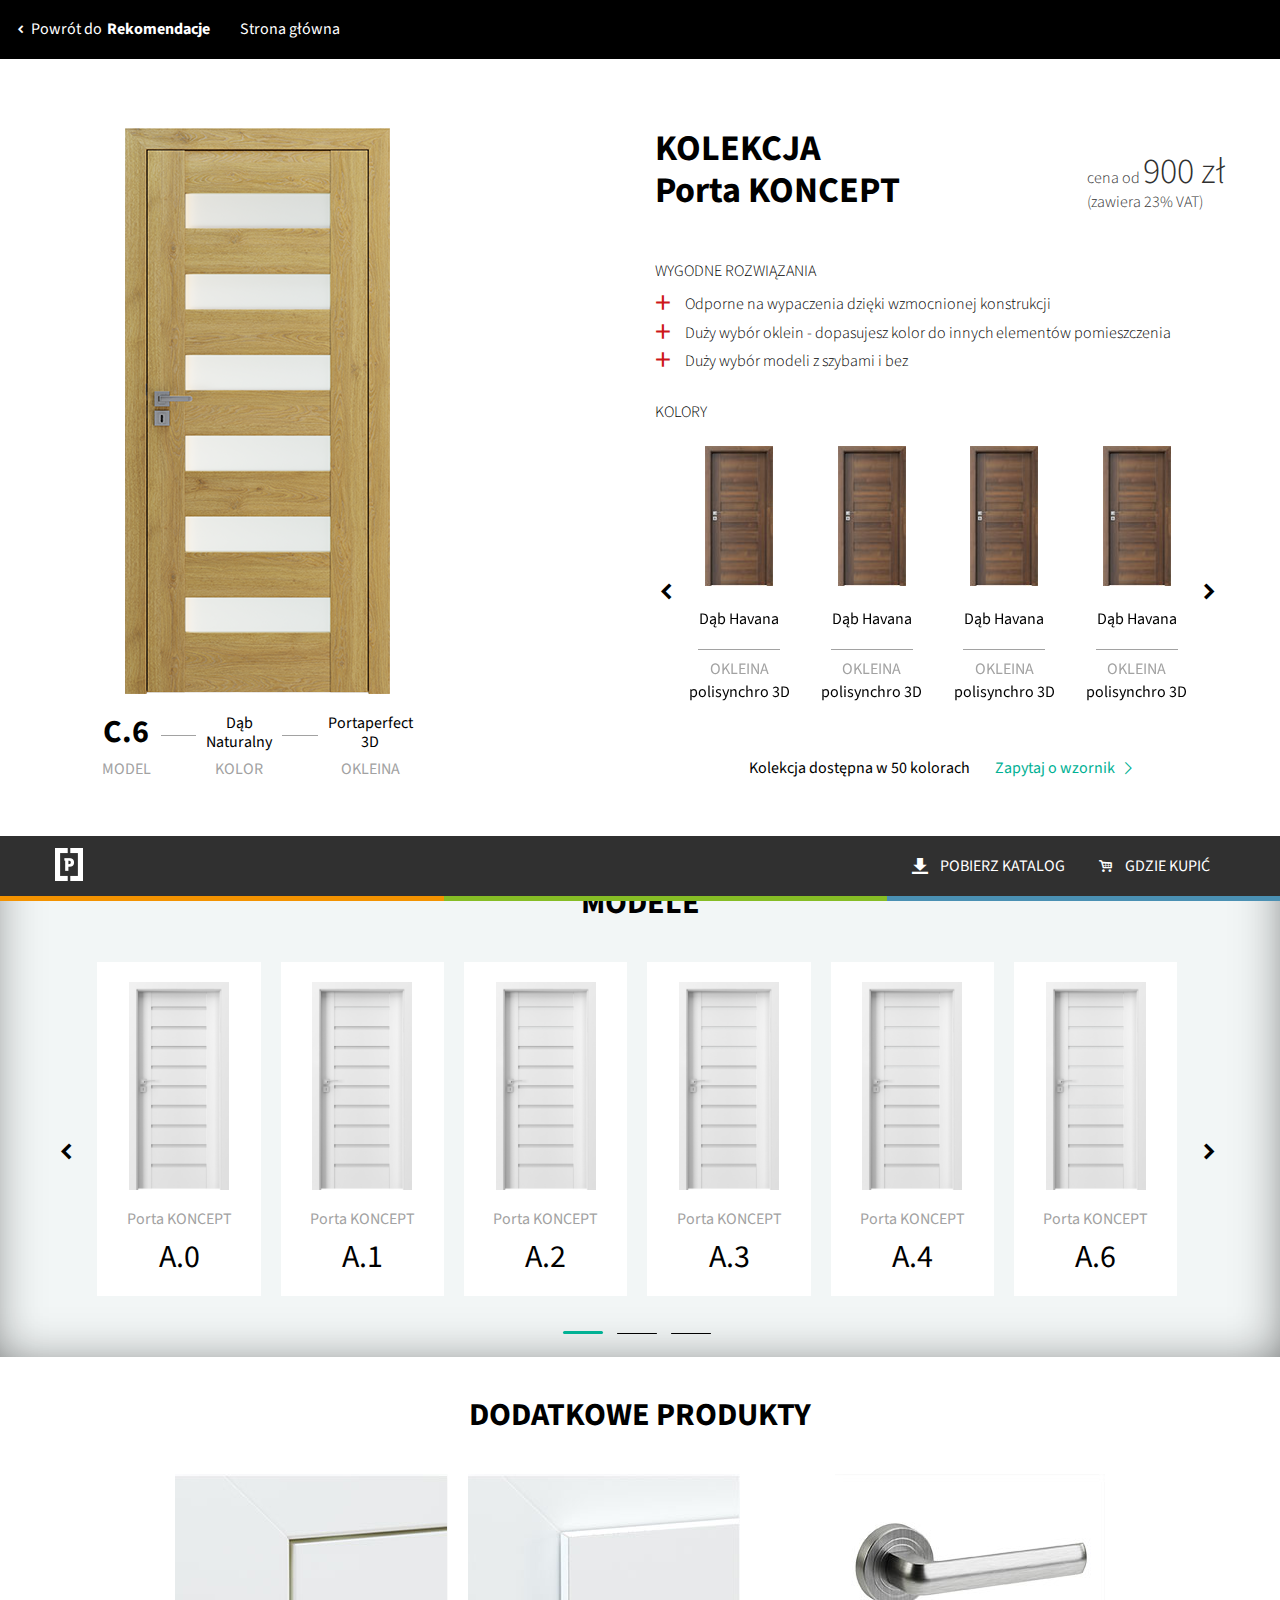
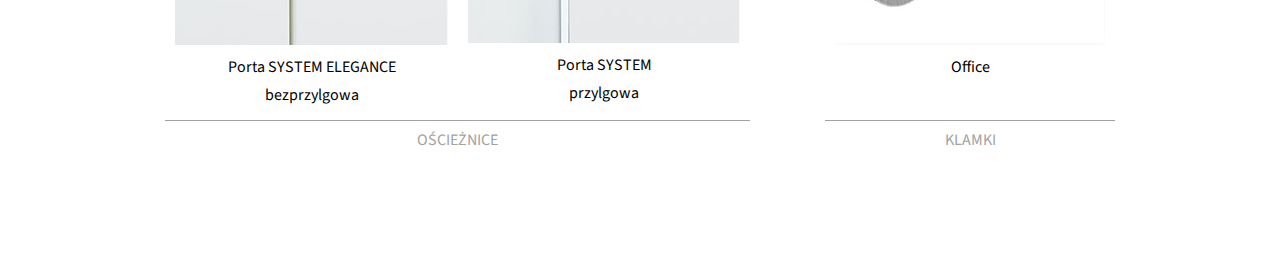
==== public/porta_koncept.html @ 732417c8 "update" ====
<!DOCTYPE html>
<html lang="pl-PL">

<head>
    <title></title>
    <meta charset="UTF-8">
    <meta name="viewport" content="width=device-width,initial-scale=1">
    <link rel="stylesheet" href="css/default.min.css">
    <link rel="stylesheet" href="css/owl.carousel.min.css">
    <link rel="stylesheet" href="css/owl.theme.default.min.css">
    <link rel="stylesheet" href="css/fontello/css/fontello.css">
    <link href="https://fonts.googleapis.com/css?family=Source+Sans+Pro:300,400,700" rel="stylesheet">


</head>

<body class="collectionBody">

    <header class="collectionHeader">
        <div class="collectionHeaderWrapper">
            <a href="#"><span><i class="demo-icon icon-left-open"></i></span>Powrót do <b>Rekomendacje</b></a>
            <a href="index.html">Strona główna</a>
        </div>
    </header>

    <section class="doorPresentation">
        <div class="topCollectionsLogoWrapper collectionSite">
            <div class="topCollectionsLogoWrapperInner">
                <h2>TOP</h2>
                <p>KOLEKCJE</p>
            </div>
            <div class="topCollectionsLogoGuarantee">
                <p><span>5</span>LAT GWARANCJI</p>
            </div>
        </div>
        <div class="doorPresentationWrapper container">
            <div class="modelPart">
                <img src="img/doors/porta_koncept1.png" alt="porta_koncept">
                <div class="doorsInfo">
                  <div class="doorsInfoItem">
                    <h2 class="model">C.6</h2>
                    <p>MODEL</p>
                  </div>
                  <span class="greyLine"></span>
                  <div class="doorsInfoItem">
                    <h2 class="color">Dąb Naturalny</h2>
                    <p>KOLOR</p>
                  </div>
                  <span class="greyLine"></span>
                  <div class="doorsInfoItem">
                    <h2 class="type">Portaperfect 3D</h2>
                    <p>OKLEINA</p>
                  </div>
                </div>
            </div>

            <div class="infoPart">
                <div class="infoPartWrapper">
                    <div class="infoHead">
                        <div class="collectionName">
                            <h2>KOLEKCJA</h2>
                            <h3>Porta KONCEPT</h3>
                        </div>
                        <div class="collectionPrice">
                            <p>cena od <span>900 zł</span></p>
                            <p>(zawiera 23% VAT)</p>
                        </div>
                    </div>

                    <div class="collectionBenefits">
                        <h2>WYGODNE ROZWIĄZANIA</h2>
                        <p class="collectionBenefitsItem"><span class="plus">+</span>Odporne na wypaczenia dzięki wzmocnionej konstrukcji </p>
                        <p class="collectionBenefitsItem"><span class="plus">+</span>Duży wybór oklein - dopasujesz kolor do innych elementów pomieszczenia</p>
                        <p class="collectionBenefitsItem"><span class="plus">+</span>Duży wybór modeli z szybami i bez</p>
                    </div>

                </div>

                <div class="colorsWrapper">
                    <h2>KOLORY</h2>

                    <div class="collectionSlider">
                        <div class="navArrow leftArrow">
                            <i class="demo-icon icon-left-open"></i>
                        </div>
                        <div class="collectionSliderWrapper owl-carousel owl-theme">
                            <div class="item">
                                <img src="img/doors/porta_koncept2.png" alt="test" />
                                <div class="itemInfoWrapper">
                                  <h2>Dąb Havana</h2>
                                  <span></span>
                                  <p>OKLEINA</p>
                                  <h3>polisynchro 3D</h3>
                                </div>
                            </div>
                            <div class="item">
                                <img src="img/doors/porta_koncept2.png" alt="test" />
                                <div class="itemInfoWrapper">
                                  <h2>Dąb Havana</h2>
                                  <span></span>
                                  <p>OKLEINA</p>
                                  <h3>polisynchro 3D</h3>
                                </div>
                            </div>
                            <div class="item">
                                <img src="img/doors/porta_koncept2.png" alt="test" />
                                <div class="itemInfoWrapper">
                                  <h2>Dąb Havana</h2>
                                  <span></span>
                                  <p>OKLEINA</p>
                                  <h3>polisynchro 3D</h3>
                                </div>
                            </div>
                            <div class="item">
                                <img src="img/doors/porta_koncept2.png" alt="test" />
                                <div class="itemInfoWrapper">
                                  <h2>Dąb Havana</h2>
                                  <span></span>
                                  <p>OKLEINA</p>
                                  <h3>polisynchro 3D</h3>
                                </div>
                            </div>
                            <div class="item">
                                <img src="img/doors/porta_koncept2.png" alt="test" />
                                <div class="itemInfoWrapper">
                                  <h2>Dąb Havana</h2>
                                  <span></span>
                                  <p>OKLEINA</p>
                                  <h3>polisynchro 3D</h3>
                                </div>
                            </div>
                            <div class="item">
                                <img src="img/doors/porta_koncept2.png" alt="test" />
                                <div class="itemInfoWrapper">
                                  <h2>Dąb Havana</h2>
                                  <span></span>
                                  <p>OKLEINA</p>
                                  <h3>polisynchro 3D</h3>
                                </div>
                            </div>
                            <div class="item">
                                <img src="img/doors/porta_koncept2.png" alt="test" />
                                <div class="itemInfoWrapper">
                                  <h2>Dąb Havana</h2>
                                  <span></span>
                                  <p>OKLEINA</p>
                                  <h3>polisynchro 3D</h3>
                                </div>
                            </div>
                        </div>
                        <div class="navArrow rightArrow">
                            <div class="navArrowWrapper">
                                <i class="demo-icon icon-right-open"></i>
                            </div>
                        </div>
                    </div>
                </div>

                <div class="seeMoreWrapper">
                  <p>Kolekcja dostępna w 50 kolorach</p>
                  <a href="#">Zapytaj o wzornik</a>
                </div>
            </div>
        </div>

    </section>

    <section class="modelsSlider">
      <h2>MODELE</h2>
      <div class="modelsSliderWrapper container ">
        <div class="navArrow leftArrow">
            <div class="navArrowWrapper">
                <i class="demo-icon icon-left-open"></i>
            </div>
        </div>
        <div class="modelsSliderWrapperInner owl-carousel owl-theme">
          <div class="item">
              <img src="img/doors/Porta Koncept/Bialy/PortaKONCEPT_A0_SuperMatr_Bialy_PortaSYSTEM.png" alt="test" />
              <div class="itemInfoWrapper">
                <h2>Porta KONCEPT</h2>
                <h3>A.0</h3>
              </div>
          </div>
          <div class="item">
              <img src="img/doors/Porta Koncept/Bialy/PortaKONCEPT_A1_SuperMatr_Bialy_PortaSYSTEM.png" alt="test" />
              <div class="itemInfoWrapper">
                <h2>Porta KONCEPT</h2>
                <h3>A.1</h3>
              </div>
          </div>
          <div class="item">
              <img src="img/doors/Porta Koncept/Bialy/PortaKONCEPT_A2_SuperMatr_Bialy_PortaSYSTEM.png" alt="test" />
              <div class="itemInfoWrapper">
                <h2>Porta KONCEPT</h2>
                <h3>A.2</h3>
              </div>
          </div>
          <div class="item">
              <img src="img/doors/Porta Koncept/Bialy/PortaKONCEPT_A3_SuperMatr_Bialy_PortaSYSTEM.png" alt="test" />
              <div class="itemInfoWrapper">
                <h2>Porta KONCEPT</h2>
                <h3>A.3</h3>
              </div>
          </div>
          <div class="item">
              <img src="img/doors/Porta Koncept/Bialy/PortaKONCEPT_A4_SuperMatr_Bialy_PortaSYSTEM.png" alt="test" />
              <div class="itemInfoWrapper">
                <h2>Porta KONCEPT</h2>
                <h3>A.4</h3>
              </div>
          </div>
          <div class="item">
              <img src="img/doors/Porta Koncept/Bialy/PortaKONCEPT_A6_SuperMatr_Bialy_PortaSYSTEM.png" alt="test" />
              <div class="itemInfoWrapper">
                <h2>Porta KONCEPT</h2>
                <h3>A.6</h3>
              </div>
          </div>
          <div class="item">
              <img src="img/doors/Porta Koncept/Bialy/PortaKONCEPT_A7_SuperMatr_Bialy_PortaSYSTEM.png" alt="test" />
              <div class="itemInfoWrapper">
                <h2>Porta KONCEPT</h2>
                <h3>A.7</h3>
              </div>
          </div>
          <div class="item">
              <img src="img/doors/Porta Koncept/Bialy/PortaKONCEPT_A8_SuperMatr_Bialy_PortaSYSTEM.png" alt="test" />
              <div class="itemInfoWrapper">
                <h2>Porta KONCEPT</h2>
                <h3>A.8</h3>
              </div>
          </div>
          <div class="item">
              <img src="img/doors/Porta Koncept/Bialy/PortaKONCEPT_A9_SuperMatr_Bialy_PortaSYSTEM.png" alt="test" />
              <div class="itemInfoWrapper">
                <h2>Porta KONCEPT</h2>
                <h3>A.9</h3>
              </div>
          </div>
          <div class="item">
              <img src="img/doors/Porta Koncept/Bialy/PortaKONCEPT_B0_SuperMatr_Bialy_PortaSYSTEM.png" alt="test" />
              <div class="itemInfoWrapper">
                <h2>Porta KONCEPT</h2>
                <h3>B.0</h3>
              </div>
          </div>
          <div class="item">
              <img src="img/doors/Porta Koncept/Bialy/PortaKONCEPT_B1_SuperMatr_Bialy_PortaSYSTEM.png" alt="test" />
              <div class="itemInfoWrapper">
                <h2>Porta KONCEPT</h2>
                <h3>B.1</h3>
              </div>
          </div>
          <div class="item">
              <img src="img/doors/Porta Koncept/Bialy/PortaKONCEPT_C0_SuperMatr_Bialy_PortaSYSTEM.png" alt="test" />
              <div class="itemInfoWrapper">
                <h2>Porta KONCEPT</h2>
                <h3>C.0</h3>
              </div>
          </div>
          <div class="item">
              <img src="img/doors/Porta Koncept/Bialy/PortaKONCEPT_C1_SuperMatr_Bialy_PortaSYSTEM.png" alt="test" />
              <div class="itemInfoWrapper">
                <h2>Porta KONCEPT</h2>
                <h3>C.1</h3>
              </div>
          </div>
          <div class="item">
              <img src="img/doors/Porta Koncept/Bialy/PortaKONCEPT_C2_SuperMatr_Bialy_PortaSYSTEM.png" alt="test" />
              <div class="itemInfoWrapper">
                <h2>Porta KONCEPT</h2>
                <h3>C.2</h3>
              </div>
          </div>
        </div>
        <div class="navArrow rightArrow">
            <div class="navArrowWrapper">
                <i class="demo-icon icon-right-open"></i>
            </div>
        </div>
      </div>
    </section>

    <section class="extraProducts">
      <div class="extraProductsWrapper">
        <h2>DODATKOWE PRODUKTY</h2>
        <div class="extraProductsWrapperInner">
          <div class="leftSide accesorries">
            <div class="item">
              <img src="img/doors/extra1.jpg" alt="">
              <h2>Porta SYSTEM ELEGANCE</h2>
              <p>bezprzylgowa</p>
            </div>
            <div class="item">
              <img src="img/doors/extra2.jpg" alt="">
              <h2>Porta SYSTEM</h2>
              <p>przylgowa</p>
            </div>
            <!-- <span>OŚCIEŻNICE</span> -->
          </div>
          <div class="rightSide accesorries">
            <div class="item">
              <img src="img/doors/klamka.jpg" alt="">
              <h2>Office</h2>
            </div>
          </div>
        </div>
      </div>
    </section>

    <footer class="footerBlock">
        <div class="footerWrapper">
            <div class="footerLogo">
                <a href="#"><img src="img/logo_mini.png" alt="logo_mini" /></a>
            </div>
            <div class="footerItems">
                <div class="footerItem katalog">
                    <span><i class="demo-icon icon-download-alt"></i></span>
                    <a href="#">POBIERZ KATALOG</a>
                </div>
                <div class="footerItem shop">
                    <span><i class="demo-icon icon-basket-alt"></i></span>
                    <a href="#">GDZIE KUPIĆ</a>
                </div>
            </div>
        </div>
        <div class="footerColors">
            <span class="footerColor"></span>
            <span class="footerColor"></span>
            <span class="footerColor"></span>
        </div>
    </footer>

    <script src="js/jquery-3.1.1.min.js" type="text/javascript"></script>
    <script src="js/owl.carousel.min.js" type="text/javascript"></script>
    <script src="js/jquery.flip.min.js"></script>
    <script src="js/main.min.js" type="text/javascript"></script>

</body>

</html>
---- public/css/default.min.css ----
﻿html,body,div,span,applet,object,iframe,h1,h2,h3,h4,h5,h6,p,blockquote,pre,a,abbr,acronym,address,big,cite,code,del,dfn,em,img,ins,kbd,q,s,samp,small,strike,strong,sub,sup,tt,var,b,u,i,center,dl,dt,dd,ol,ul,li,fieldset,form,label,legend,table,caption,tbody,tfoot,thead,tr,th,td,article,aside,canvas,details,embed,figure,figcaption,footer,header,hgroup,menu,nav,output,ruby,section,summary,time,mark,audio,video{margin:0;padding:0;border:0;font-size:100%;font:inherit;vertical-align:baseline}article,aside,details,figcaption,figure,footer,header,hgroup,menu,nav,section{display:block}body{line-height:1}ol,ul{list-style:none}blockquote,q{quotes:none}blockquote:before,blockquote:after{content:'';content:none}q:before,q:after{content:'';content:none}table{border-collapse:collapse;border-spacing:0}body{font-family:'Source Sans Pro', sans-serif;padding-bottom:64px}.container{max-width:1170px;margin:0 auto}.topCollectionsLogoWrapper{position:absolute;top:0;right:0;max-width:115px;max-height:230px}.topCollectionsLogoWrapper .topCollectionsLogoWrapperInner{background-color:#cd1719;color:white;width:100%;text-align:center;padding-top:45px;padding-bottom:10px;display:flex;flex-direction:column;justify-content:flex-end}.topCollectionsLogoWrapper .topCollectionsLogoWrapperInner h2{font-family:'Source Sans Pro', sans-serif;font-size:32px;font-weight:700;line-height:1.16}.topCollectionsLogoWrapper .topCollectionsLogoWrapperInner p{font-family:'Source Sans Pro', sans-serif;font-size:20px;font-weight:400;line-height:1.16}.topCollectionsLogoWrapper .topCollectionsLogoGuarantee{background-color:black;color:white;text-align:center;display:flex;flex-direction:column;justify-content:flex-end;width:100%;padding:15px 0}.topCollectionsLogoWrapper .topCollectionsLogoGuarantee p{font-family:'Source Sans Pro', sans-serif;font-size:18px;font-weight:700;line-height:1.16}.topCollectionsLogoWrapper .topCollectionsLogoGuarantee p span{font-family:'Source Sans Pro', sans-serif;font-size:76px;font-weight:700;line-height:1;margin-right:10px}.siteHeader{width:100%}.siteHeader .owl-carousel .owl-stage-outer .owl-stage .owl-item .item{position:relative;z-index:1;max-height:600px;overflow:hidden}.siteHeader .owl-carousel .owl-stage-outer .owl-stage .owl-item .item img{width:100%}.siteHeader .owl-carousel .owl-stage-outer .owl-stage .owl-item .item .leftNavArrow,.siteHeader .owl-carousel .owl-stage-outer .owl-stage .owl-item .item .rightNavArrow{position:absolute;z-index:3;height:100%;display:flex;align-items:center;color:white;font-size:72px;width:50%;top:0;transition:0.3s ease all;opacity:0}@media (max-width: 992px){.siteHeader .owl-carousel .owl-stage-outer .owl-stage .owl-item .item .leftNavArrow,.siteHeader .owl-carousel .owl-stage-outer .owl-stage .owl-item .item .rightNavArrow{display:none}}.siteHeader .owl-carousel .owl-stage-outer .owl-stage .owl-item .item .leftNavArrow:hover,.siteHeader .owl-carousel .owl-stage-outer .owl-stage .owl-item .item .rightNavArrow:hover{opacity:1}.siteHeader .owl-carousel .owl-stage-outer .owl-stage .owl-item .item .leftNavArrow i,.siteHeader .owl-carousel .owl-stage-outer .owl-stage .owl-item .item .rightNavArrow i{cursor:pointer}.siteHeader .owl-carousel .owl-stage-outer .owl-stage .owl-item .item .leftNavArrow{justify-content:flex-start;left:0}.siteHeader .owl-carousel .owl-stage-outer .owl-stage .owl-item .item .rightNavArrow{justify-content:flex-end;right:0}.siteHeader .owl-carousel .owl-stage-outer .owl-stage .owl-item .item .sliderText{position:absolute;top:0;z-index:2;width:100%;height:100%}.siteHeader .owl-carousel .owl-stage-outer .owl-stage .owl-item .item .sliderText .sliderTextPosition{max-width:1170px;margin:0 auto;display:flex;justify-content:space-between;flex-direction:column;height:100%;position:relative}.siteHeader .owl-carousel .owl-stage-outer .owl-stage .owl-item .item .sliderText .sliderTextPosition h1.logoWrapper{align-self:flex-start;position:relative;z-index:4}.siteHeader .owl-carousel .owl-stage-outer .owl-stage .owl-item .item .sliderText .sliderTextPosition h1.logoWrapper a{cursor:pointer;display:flex}.siteHeader .owl-carousel .owl-stage-outer .owl-stage .owl-item .item .sliderText .sliderTextPosition .topCollectionsLogoWrapper{position:absolute;top:0;right:0}@media (max-width: 992px){.siteHeader .owl-carousel .owl-stage-outer .owl-stage .owl-item .item .sliderText .sliderTextPosition .topCollectionsLogoWrapper{display:none}}.siteHeader .owl-carousel .owl-stage-outer .owl-stage .owl-item .item .sliderText .sliderTextPosition .sliderTextInner{max-height:426px;max-width:1170px;display:flex;color:white;justify-content:space-between;flex-basis:100%;position:relative}.siteHeader .owl-carousel .owl-stage-outer .owl-stage .owl-item .item .sliderText .sliderTextPosition .sliderTextInner .sliderTextInnerWrapper{background-color:rgba(0,177,148,0.75);padding:0 0 88px 100px;max-width:670px;flex-basis:65.8%;display:flex;justify-content:space-between}.siteHeader .owl-carousel .owl-stage-outer .owl-stage .owl-item .item .sliderText .sliderTextPosition .sliderTextInner .sliderTextInnerWrapper .sliderTextWrapper{max-width:470px}.siteHeader .owl-carousel .owl-stage-outer .owl-stage .owl-item .item .sliderText .sliderTextPosition .sliderTextInner .sliderTextInnerWrapper .sliderTextWrapper h2{font-family:'Source Sans Pro', sans-serif;font-size:36px;font-weight:700;line-height:1.16;padding-top:88px}.siteHeader .owl-carousel .owl-stage-outer .owl-stage .owl-item .item .sliderText .sliderTextPosition .sliderTextInner .sliderTextInnerWrapper .sliderTextWrapper p{padding-top:20px;font-family:'Source Sans Pro', sans-serif;font-size:24px;font-weight:400;line-height:1.16}.siteHeader .owl-carousel .owl-stage-outer .owl-stage .owl-item .item .sliderText .sliderTextPosition .sliderTextInner .sliderTextInnerWrapper .sliderPhotoWrapper{padding-top:20px;padding-right:20px}.siteHeader .menuBar{max-height:105px;display:flex;align-items:center;background-color:white;position:relative;-webkit-box-shadow:3px 3px 30px -7px rgba(0,0,0,0.75);-moz-box-shadow:3px 3px 30px -7px rgba(0,0,0,0.75);box-shadow:3px 3px 30px -7px rgba(0,0,0,0.75)}@media (max-width: 992px){.siteHeader .menuBar{max-height:none}}.siteHeader .menuBar .menuWrapper{display:flex;justify-content:space-around;align-items:center;flex-basis:100%;margin:0 auto}@media (max-width: 992px){.siteHeader .menuBar .menuWrapper{flex-wrap:wrap}}.siteHeader .menuBar .menuWrapper .menuItem{padding:30px;font-family:'Source Sans Pro', sans-serif;font-size:22px;font-weight:700;line-height:1.16;text-transform:uppercase;display:flex;flex-basis:33%;justify-content:center;align-items:center;position:relative;cursor:pointer;z-index:5;transition:0.6s ease all}@media (max-width: 992px){.siteHeader .menuBar .menuWrapper .menuItem{padding:10px 5px}}.siteHeader .menuBar .menuWrapper .menuItem.inactive{opacity:0.15}.siteHeader .menuBar .menuWrapper .menuItem.rotateArrow:after{transform:rotate(180deg)}.siteHeader .menuBar .menuWrapper .menuItem:nth-of-type(1):before{background-image:url("../img/ramka_pomaranczowy.svg")}.siteHeader .menuBar .menuWrapper .menuItem:nth-of-type(1):after{color:#f39200}.siteHeader .menuBar .menuWrapper .menuItem:nth-of-type(2):before{background-image:url("../img/ramka_zielona.svg")}.siteHeader .menuBar .menuWrapper .menuItem:nth-of-type(2):after{color:#86bd25}.siteHeader .menuBar .menuWrapper .menuItem:nth-of-type(3):before{background-image:url("../img/ramka_niebieski.svg")}.siteHeader .menuBar .menuWrapper .menuItem:nth-of-type(3):after{color:#4a90b3}.siteHeader .menuBar .menuWrapper .menuItem:before{content:'';display:block;width:30px;height:40px;background-repeat:no-repeat;background-size:contain;position:relative;left:10px}.siteHeader .menuBar .menuWrapper .menuItem:after{content:'\E802';font-family:'fontello';padding:0 15px;transition:0.6s ease all}.siteHeader .accessoriesWrapper{margin-top:1px;width:100%;position:absolute;z-index:5;background-color:white;-webkit-box-shadow:4px 15px 13px -15px rgba(0,0,0,0.75);-moz-box-shadow:4px 15px 13px -15px rgba(0,0,0,0.75);box-shadow:4px 15px 13px -15px rgba(0,0,0,0.75);display:none}.siteHeader .accessoriesWrapper .accessoriesWrapperInner{max-width:1170px;margin:0 auto;display:flex;justify-content:space-between;flex-wrap:wrap;padding:30px 20px 0}.siteHeader .accessoriesWrapper .accessoriesWrapperInner .accessoriesItem{flex-basis:45%;display:flex;align-items:center;padding:30px 0}@media (max-width: 992px){.siteHeader .accessoriesWrapper .accessoriesWrapperInner .accessoriesItem{flex-wrap:wrap;justify-content:center;flex-basis:100%}}.siteHeader .accessoriesWrapper .accessoriesWrapperInner .accessoriesItem .accessoriesItemPhoto{padding-right:30px}.siteHeader .accessoriesWrapper .accessoriesWrapperInner .accessoriesItem .accessoriesItemText h3{font-family:'Source Sans Pro', sans-serif;font-size:22px;font-weight:700;line-height:1.16;padding-bottom:18px}@media (max-width: 992px){.siteHeader .accessoriesWrapper .accessoriesWrapperInner .accessoriesItem .accessoriesItemText h3{padding-top:15px}}.siteHeader .accessoriesWrapper .accessoriesWrapperInner .accessoriesItem .accessoriesItemText p{font-family:'Source Sans Pro', sans-serif;font-size:18px;font-weight:300;line-height:1.16}section.topCollections{width:100%;background-color:#f2f6f6;padding-bottom:60px}section.topCollections .topCollectionsContainer{max-width:1170px;margin:0 auto}section.topCollections .topCollectionsContainer .topCollectionsWrapper h2{font-family:'Source Sans Pro', sans-serif;font-size:36px;font-weight:700;line-height:1.16;text-transform:uppercase;text-align:center;padding:40px 0}section.topCollections .topCollectionsContainer .topCollectionsWrapper .productsWrapper{display:flex;justify-content:space-around;flex-wrap:wrap;padding:0 20px}section.topCollections .topCollectionsContainer .topCollectionsWrapper .productsWrapper .productsWrapperInner{flex-basis:30%;padding:20px 0}section.topCollections .topCollectionsContainer .topCollectionsWrapper .productsWrapper .productsWrapperInner .productItemFront{max-height:700px;background-color:white;display:flex;flex-direction:column;align-items:center;transition:0.4s ease all;margin-bottom:30px;padding:0 30px;width:calc(100% - 60px)}section.topCollections .topCollectionsContainer .topCollectionsWrapper .productsWrapper .productsWrapperInner .productItemFront:hover{-webkit-box-shadow:0 10px 40px 10px rgba(0,0,0,0.15);-moz-box-shadow:0 10px 40px 10px rgba(0,0,0,0.15);box-shadow:0 10px 40px 10px rgba(0,0,0,0.15)}section.topCollections .topCollectionsContainer .topCollectionsWrapper .productsWrapper .productsWrapperInner .productItemFront img{max-width:180px}section.topCollections .topCollectionsContainer .topCollectionsWrapper .productsWrapper .productsWrapperInner .productItemFront h3{font-family:'Source Sans Pro', sans-serif;font-size:24px;font-weight:700;line-height:1.16;padding:40px 0 20px}section.topCollections .topCollectionsContainer .topCollectionsWrapper .productsWrapper .productsWrapperInner .productItemFront h4{font-family:'Source Sans Pro', sans-serif;font-size:36px;font-weight:300;line-height:1.16}section.topCollections .topCollectionsContainer .topCollectionsWrapper .productsWrapper .productsWrapperInner .productItemFront p{font-family:'Source Sans Pro', sans-serif;font-size:18px;font-weight:300;line-height:1.16}section.topCollections .topCollectionsContainer .topCollectionsWrapper .productsWrapper .productsWrapperInner .productItemFront .showMore{display:flex;padding:35px 0 15px;align-items:center;width:80%;justify-content:space-between;color:#00b194}section.topCollections .topCollectionsContainer .topCollectionsWrapper .productsWrapper .productsWrapperInner .productItemFront .showMore .turnProduct{cursor:pointer;flex-basis:50%;display:flex;justify-content:flex-end;margin-right:15px}section.topCollections .topCollectionsContainer .topCollectionsWrapper .productsWrapper .productsWrapperInner .productItemFront .showMore .turnProduct:before{content:'\E806';font-family:'fontello';margin-right:10px}section.topCollections .topCollectionsContainer .topCollectionsWrapper .productsWrapper .productsWrapperInner .productItemFront .showMore .blackLine{color:black}section.topCollections .topCollectionsContainer .topCollectionsWrapper .productsWrapper .productsWrapperInner .productItemFront .showMore .more{cursor:pointer;flex-basis:50%;display:flex;justify-content:flex-start;margin-left:15px}section.topCollections .topCollectionsContainer .topCollectionsWrapper .productsWrapper .productsWrapperInner .productItemFront .showMore .more a{font-family:'Source Sans Pro', sans-serif;font-size:18px;font-weight:300;line-height:1.16;color:#00b194;text-decoration:none}section.topCollections .topCollectionsContainer .topCollectionsWrapper .productsWrapper .productsWrapperInner .productItemFront .showMore .more:after{content:'\E801';font-family:'fontello';margin-left:10px}section.topCollections .topCollectionsContainer .topCollectionsWrapper .productsWrapper .productsWrapperInner .productItemFront.promotion{border:2px solid #cd1719;position:relative}section.topCollections .topCollectionsContainer .topCollectionsWrapper .productsWrapper .productsWrapperInner .productItemFront.promotion .promotionBar{position:absolute;top:100px;right:0;background-color:#cd1719;padding:10px 15px;display:flex;align-items:center;max-height:50px;cursor:pointer;transition:.3s ease all;max-width:160px}section.topCollections .topCollectionsContainer .topCollectionsWrapper .productsWrapper .productsWrapperInner .productItemFront.promotion .promotionBar span{transition:.7s ease all}section.topCollections .topCollectionsContainer .topCollectionsWrapper .productsWrapper .productsWrapperInner .productItemFront.promotion .promotionBar span.rotated{transform:rotate(225deg)}section.topCollections .topCollectionsContainer .topCollectionsWrapper .productsWrapper .productsWrapperInner .productItemFront.promotion .promotionBar .promotionInner{background-color:rgba(205,23,25,0.75);max-width:160px;position:absolute;color:white;width:calc(100% - 30px);right:0;top:55px;padding:15px;display:none;font-family:'Source Sans Pro', sans-serif;font-size:16px;font-weight:300;line-height:1.16}section.topCollections .topCollectionsContainer .topCollectionsWrapper .productsWrapper .productsWrapperInner .productItemFront.promotion .promotionBar .plus{color:white;font-family:'Source Sans Pro', sans-serif;font-size:29px;font-weight:700;line-height:1.16;margin-right:10px}section.topCollections .topCollectionsContainer .topCollectionsWrapper .productsWrapper .productsWrapperInner .productItemFront.promotion .promotionBar p{color:white;text-transform:uppercase;font-family:'Source Sans Pro', sans-serif;font-size:20px;font-weight:700;line-height:1.16}section.topCollections .topCollectionsContainer .topCollectionsWrapper .productsWrapper .productsWrapperInner .productItemBack{flex-basis:27%;background-color:white;display:flex;flex-direction:column;align-items:center;margin-bottom:30px;transition:1s ease all;padding:0 30px}section.topCollections .topCollectionsContainer .topCollectionsWrapper .productsWrapper .productsWrapperInner .productItemBack:hover{-webkit-box-shadow:0 10px 40px 10px rgba(0,0,0,0.15);-moz-box-shadow:0 10px 40px 10px rgba(0,0,0,0.15);box-shadow:0 10px 40px 10px rgba(0,0,0,0.15)}section.topCollections .topCollectionsContainer .topCollectionsWrapper .productsWrapper .productsWrapperInner .productItemBack img{max-width:100px}section.topCollections .topCollectionsContainer .topCollectionsWrapper .productsWrapper .productsWrapperInner .productItemBack h3{font-family:'Source Sans Pro', sans-serif;font-size:24px;font-weight:700;line-height:1.16;padding:40px 0 20px}section.topCollections .topCollectionsContainer .topCollectionsWrapper .productsWrapper .productsWrapperInner .productItemBack h4{font-family:'Source Sans Pro', sans-serif;font-size:36px;font-weight:300;line-height:1.16;padding:20px 0 15px}section.topCollections .topCollectionsContainer .topCollectionsWrapper .productsWrapper .productsWrapperInner .productItemBack p{font-family:'Source Sans Pro', sans-serif;font-size:16px;font-weight:300;line-height:1.3}section.topCollections .topCollectionsContainer .topCollectionsWrapper .productsWrapper .productsWrapperInner .productItemBack .productInfo{font-family:'Source Sans Pro', sans-serif;font-size:18px;font-weight:300;line-height:1.5;text-align:center;border-bottom:1px solid black;border-top:1px solid black;padding:15px 0}section.topCollections .topCollectionsContainer .topCollectionsWrapper .productsWrapper .productsWrapperInner .productItemBack .showMore{display:flex;padding:10px 0;align-items:center;color:#00b194}section.topCollections .topCollectionsContainer .topCollectionsWrapper .productsWrapper .productsWrapperInner .productItemBack .showMore .turnProduct{padding-top:20px;cursor:pointer;flex-basis:50%;font-size:35px}section.videoSection{width:100%}section.videoSection .videoWrapper{max-width:1920px;margin:0 auto}section.videoSection .videoWrapper video{width:100%}footer.footerBlock{position:fixed;bottom:0;z-index:10;background-color:#303030;width:100%;max-height:64px}footer.footerBlock .footerWrapper{max-width:1170px;margin:0 auto;color:white;display:flex;padding:12px 40px;justify-content:space-between;align-items:center}@media (max-width: 500px){footer.footerBlock .footerWrapper{padding:12px 10px}}footer.footerBlock .footerWrapper .footerItems{display:flex}footer.footerBlock .footerWrapper .footerItems .footerItem{display:flex;padding:0 15px}@media (max-width: 500px){footer.footerBlock .footerWrapper .footerItems .footerItem{padding:0 5px;align-items:center}}footer.footerBlock .footerWrapper .footerItems .footerItem a{color:white;text-decoration:none;text-transform:uppercase}footer.footerBlock .footerWrapper .footerItems .footerItem.katalog span{display:block;padding-right:8px}footer.footerBlock .footerWrapper .footerItems .footerItem.shop span{display:block;padding-right:8px}footer.footerBlock .footerColors{height:5px;width:105%;display:flex;left:0;bottom:0}footer.footerBlock .footerColors .footerColor{flex-basis:33%;display:block}footer.footerBlock .footerColors .footerColor:nth-of-type(1){background-color:#f39200}footer.footerBlock .footerColors .footerColor:nth-of-type(2){background-color:#86bd25}footer.footerBlock .footerColors .footerColor:nth-of-type(3){background-color:#4a90b3}body.collectionBody{padding-top:60px;overflowx:hidden}header.collectionHeader{position:fixed;z-index:10;top:0;width:100%;background-color:black;max-height:60px}header.collectionHeader .collectionHeaderWrapper{max-width:1440px;margin:0 auto;display:flex;justify-content:flex-start}header.collectionHeader .collectionHeaderWrapper a{text-decoration:none;color:white;font-family:'Source Sans Pro', sans-serif;font-size:16px;font-weight:400;line-height:1.16;padding:20px 15px;display:flex;align-items:center}@media (max-width: 550px){header.collectionHeader .collectionHeaderWrapper a{padding:20px 5px}}header.collectionHeader .collectionHeaderWrapper a span{font-family:'Source Sans Pro', sans-serif;font-size:8px;font-weight:300;line-height:1.16;padding-right:5px}header.collectionHeader .collectionHeaderWrapper a b{font-family:'Source Sans Pro', sans-serif;font-size:16px;font-weight:700;line-height:1.16;padding-left:5px}section.doorPresentation{max-width:1630px;margin:0 auto;padding:68px 20px;position:relative}section.doorPresentation .topCollectionsLogoWrapper.collectionSite{top:-2px;right:0}@media (max-width: 1440px){section.doorPresentation .topCollectionsLogoWrapper.collectionSite{display:none}}section.doorPresentation .doorPresentationWrapper{display:flex;justify-content:space-between;flex-wrap:wrap}@media (max-width: 992px){section.doorPresentation .doorPresentationWrapper{display:block}}section.doorPresentation .doorPresentationWrapper .modelPart{flex-basis:34.6%;display:flex;flex-wrap:wrap;justify-content:center}@media (max-width: 992px){section.doorPresentation .doorPresentationWrapper .modelPart{flex-basis:100%}}@media (max-width: 500px){section.doorPresentation .doorPresentationWrapper .modelPart img{max-height:250px}}section.doorPresentation .doorPresentationWrapper .modelPart .doorsInfo{display:flex;justify-content:center;align-items:center;padding-top:20px}@media (max-width: 992px){section.doorPresentation .doorPresentationWrapper .modelPart .doorsInfo{flex-basis:70%;padding:20px}}section.doorPresentation .doorPresentationWrapper .modelPart .doorsInfo .doorsInfoItem{text-align:center;padding:0 10px}section.doorPresentation .doorPresentationWrapper .modelPart .doorsInfo .doorsInfoItem h2.model{font-family:'Source Sans Pro', sans-serif;font-size:32px;font-weight:700;line-height:1.16}section.doorPresentation .doorPresentationWrapper .modelPart .doorsInfo .doorsInfoItem h2.color,section.doorPresentation .doorPresentationWrapper .modelPart .doorsInfo .doorsInfoItem h2.type{font-family:'Source Sans Pro', sans-serif;font-size:16px;font-weight:400;line-height:1.16}section.doorPresentation .doorPresentationWrapper .modelPart .doorsInfo .doorsInfoItem p{color:#a2a2a2;padding-top:10px}section.doorPresentation .doorPresentationWrapper .modelPart .doorsInfo .greyLine{height:1px;width:80%;display:block;background-color:#a2a2a2;margin:10px 0;padding:0 5px;position:relative;top:-10px;max-width:30px}section.doorPresentation .doorPresentationWrapper .infoPart{flex-basis:48.7%;display:flex;flex-direction:column;justify-content:space-between;max-width:570px}@media (max-width: 992px){section.doorPresentation .doorPresentationWrapper .infoPart{flex-basis:100%;margin:0 auto}}section.doorPresentation .doorPresentationWrapper .infoPart .infoPartWrapper .infoHead{display:flex;justify-content:space-between;align-items:flex-end;padding-bottom:50px}@media (max-width: 500px){section.doorPresentation .doorPresentationWrapper .infoPart .infoPartWrapper .infoHead{flex-direction:column;justify-content:center;align-items:center;text-align:center;padding:20px 0}}section.doorPresentation .doorPresentationWrapper .infoPart .infoPartWrapper .infoHead .collectionName{font-family:'Source Sans Pro', sans-serif;font-size:36px;font-weight:700;line-height:1.16}section.doorPresentation .doorPresentationWrapper .infoPart .infoPartWrapper .infoHead .collectionPrice{font-family:'Source Sans Pro', sans-serif;font-size:16px;font-weight:300;line-height:1.16;color:#303030}@media (max-width: 500px){section.doorPresentation .doorPresentationWrapper .infoPart .infoPartWrapper .infoHead .collectionPrice{padding:15px 0 20px}}section.doorPresentation .doorPresentationWrapper .infoPart .infoPartWrapper .infoHead .collectionPrice span{font-family:'Source Sans Pro', sans-serif;font-size:36px;font-weight:300;line-height:1.16}section.doorPresentation .doorPresentationWrapper .infoPart .infoPartWrapper .collectionBenefits h2{font-family:'Source Sans Pro', sans-serif;font-size:16px;font-weight:300;line-height:1.16;padding-bottom:10px}section.doorPresentation .doorPresentationWrapper .infoPart .infoPartWrapper .collectionBenefits p{font-family:'Source Sans Pro', sans-serif;font-size:16px;font-weight:300;line-height:1.16;padding:5px 0 5px 30px;display:flex;align-items:center;position:relative}section.doorPresentation .doorPresentationWrapper .infoPart .infoPartWrapper .collectionBenefits p span.plus{color:#cd1719;font-family:'Source Sans Pro', sans-serif;font-size:32px;font-weight:400;line-height:1.16;position:absolute;top:-5px;left:0}section.doorPresentation .doorPresentationWrapper .infoPart .colorsWrapper{padding-top:25px}section.doorPresentation .doorPresentationWrapper .infoPart .colorsWrapper h2{font-family:'Source Sans Pro', sans-serif;font-size:16px;font-weight:300;line-height:1.16;padding-bottom:5px}section.doorPresentation .doorPresentationWrapper .infoPart .colorsWrapper .collectionSlider{display:flex}section.doorPresentation .doorPresentationWrapper .infoPart .colorsWrapper .collectionSlider .collectionSliderWrapper{width:calc(100% - 50px)}section.doorPresentation .doorPresentationWrapper .infoPart .colorsWrapper .collectionSlider .collectionSliderWrapper .item{flex-basis:23%;padding:20px 10px;transition:0.4s ease all;margin:0px 0 35px}section.doorPresentation .doorPresentationWrapper .infoPart .colorsWrapper .collectionSlider .collectionSliderWrapper .item:hover{-webkit-box-shadow:10px 10px 40px -10px rgba(0,0,0,0.7);-moz-box-shadow:10px 10px 40px -10px rgba(0,0,0,0.7);box-shadow:10px 10px 40px -10px rgba(0,0,0,0.7)}section.doorPresentation .doorPresentationWrapper .infoPart .colorsWrapper .collectionSlider .collectionSliderWrapper .item img{max-width:68px;margin:0 auto}section.doorPresentation .doorPresentationWrapper .infoPart .colorsWrapper .collectionSlider .collectionSliderWrapper .item .itemInfoWrapper{text-align:center;display:flex;flex-direction:column;align-items:center}section.doorPresentation .doorPresentationWrapper .infoPart .colorsWrapper .collectionSlider .collectionSliderWrapper .item .itemInfoWrapper h2{font-family:'Source Sans Pro', sans-serif;font-size:16px;font-weight:400;line-height:1.16;padding:24px 0 10px}section.doorPresentation .doorPresentationWrapper .infoPart .colorsWrapper .collectionSlider .collectionSliderWrapper .item .itemInfoWrapper h3{font-family:'Source Sans Pro', sans-serif;font-size:16px;font-weight:400;line-height:1.16;padding-top:5px}section.doorPresentation .doorPresentationWrapper .infoPart .colorsWrapper .collectionSlider .collectionSliderWrapper .item .itemInfoWrapper span{height:1px;width:80%;display:block;background-color:#a2a2a2;margin:10px}section.doorPresentation .doorPresentationWrapper .infoPart .colorsWrapper .collectionSlider .collectionSliderWrapper .item .itemInfoWrapper p{font-family:'Source Sans Pro', sans-serif;font-size:16px;font-weight:400;line-height:1.16;color:#a2a2a2}section.doorPresentation .doorPresentationWrapper .infoPart .colorsWrapper .collectionSlider .navArrow{display:flex;align-items:center;justify-content:center}section.doorPresentation .doorPresentationWrapper .infoPart .colorsWrapper .collectionSlider .navArrow:hover{cursor:pointer}section.doorPresentation .doorPresentationWrapper .infoPart .seeMoreWrapper{display:flex;flex-wrap:wrap;justify-content:center}section.doorPresentation .doorPresentationWrapper .infoPart .seeMoreWrapper p{font-family:'Source Sans Pro', sans-serif;font-size:16px;font-weight:400;line-height:1.16;margin-right:25px}section.doorPresentation .doorPresentationWrapper .infoPart .seeMoreWrapper a{color:#00b194;font-family:'Source Sans Pro', sans-serif;font-size:16px;font-weight:400;line-height:1.16;text-decoration:none;display:flex;align-items:center}@media (max-width: 400px){section.doorPresentation .doorPresentationWrapper .infoPart .seeMoreWrapper a{padding-top:15px}}section.doorPresentation .doorPresentationWrapper .infoPart .seeMoreWrapper a:after{content:'\E801';font-family:'fontello';margin-left:10px;font-size:14px}section.modelsSlider{background-color:#f2f6f6;-webkit-box-shadow:inset -2px 1px 59px -19px rgba(0,0,0,0.75);-moz-box-shadow:inset -2px 1px 59px -19px rgba(0,0,0,0.75);box-shadow:inset -2px 1px 59px -19px rgba(0,0,0,0.75);padding-bottom:15px}section.modelsSlider h2{font-family:'Source Sans Pro', sans-serif;font-size:32px;font-weight:700;line-height:1.16;text-align:center;padding:40px 0}section.modelsSlider .modelsSliderWrapper{display:flex;align-items:center}section.modelsSlider .modelsSliderWrapper .navArrow{cursor:pointer}section.modelsSlider .modelsSliderWrapper .modelsSliderWrapperInner{padding:0 20px;width:calc(100% - 90px)}section.modelsSlider .modelsSliderWrapper .modelsSliderWrapperInner .item{padding:20px;background-color:white;text-align:center}section.modelsSlider .modelsSliderWrapper .modelsSliderWrapperInner .item img{max-width:100px;margin:0 auto}section.modelsSlider .modelsSliderWrapper .modelsSliderWrapperInner .item h2{font-family:'Source Sans Pro', sans-serif;font-size:16px;font-weight:400;line-height:1.16;color:#a2a2a2;padding:20px 0 10px}section.modelsSlider .modelsSliderWrapper .modelsSliderWrapperInner .item h3{font-family:'Source Sans Pro', sans-serif;font-size:32px;font-weight:400;line-height:1.16}section.modelsSlider .modelsSliderWrapper .modelsSliderWrapperInner .owl-dots{padding-top:20px}section.modelsSlider .modelsSliderWrapper .modelsSliderWrapperInner .owl-dots button.owl-dot{outline:none}section.modelsSlider .modelsSliderWrapper .modelsSliderWrapperInner .owl-dots button.owl-dot span{background-color:black;width:40px;height:1px}section.modelsSlider .modelsSliderWrapper .modelsSliderWrapperInner .owl-dots button.owl-dot.active span{background-color:#00b194;height:3px}section.extraProducts .extraProductsWrapper{max-width:970px;margin:0 auto}section.extraProducts .extraProductsWrapper h2{font-family:'Source Sans Pro', sans-serif;font-size:32px;font-weight:700;line-height:1.16;text-align:center;padding:40px 0}section.extraProducts .extraProductsWrapper .extraProductsWrapperInner{display:flex;justify-content:space-between;flex-wrap:wrap}@media (max-width: 992px){section.extraProducts .extraProductsWrapper .extraProductsWrapperInner{justify-content:center}}section.extraProducts .extraProductsWrapper .extraProductsWrapperInner .accesorries{display:flex;justify-content:space-between;position:relative;padding-bottom:45px;margin:0 10px 45px 10px}@media (max-width: 600px){section.extraProducts .extraProductsWrapper .extraProductsWrapperInner .accesorries{flex-wrap:wrap}}section.extraProducts .extraProductsWrapper .extraProductsWrapperInner .accesorries:after{content:'';font-family:'Source Sans Pro', sans-serif;font-size:16px;font-weight:400;line-height:1.16;color:#a2a2a2;padding-top:10px;border-top:1px solid #a2a2a2;position:absolute;bottom:0;width:100%;text-align:center}section.extraProducts .extraProductsWrapper .extraProductsWrapperInner .accesorries .item{padding:0 10px;text-align:center}@media (max-width: 992px){section.extraProducts .extraProductsWrapper .extraProductsWrapperInner .accesorries .item{flex-basis:100%}}section.extraProducts .extraProductsWrapper .extraProductsWrapperInner .accesorries .item h2{font-family:'Source Sans Pro', sans-serif;font-size:16px;font-weight:400;line-height:1.16;padding:10px 0}section.extraProducts .extraProductsWrapper .extraProductsWrapperInner .accesorries .item p{font-family:'Source Sans Pro', sans-serif;font-size:16px;font-weight:400;line-height:1.16}section.extraProducts .extraProductsWrapper .extraProductsWrapperInner .accesorries.leftSide{flex-basis:49.15%}section.extraProducts .extraProductsWrapper .extraProductsWrapperInner .accesorries.leftSide:after{content:'OŚCIEŻNICE'}section.extraProducts .extraProductsWrapper .extraProductsWrapperInner .accesorries.rightSide{flex-basis:23%}section.extraProducts .extraProductsWrapper .extraProductsWrapperInner .accesorries.rightSide:after{content:'KLAMKI'}

/*# sourceMappingURL=default.min.css.map */
---- public/css/fontello/css/fontello.css ----
@font-face {
  font-family: 'fontello';
  src: url('../font/fontello.eot?41006840');
  src: url('../font/fontello.eot?41006840#iefix') format('embedded-opentype'),
       url('../font/fontello.woff2?41006840') format('woff2'),
       url('../font/fontello.woff?41006840') format('woff'),
       url('../font/fontello.ttf?41006840') format('truetype'),
       url('../font/fontello.svg?41006840#fontello') format('svg');
  font-weight: normal;
  font-style: normal;
}
/* Chrome hack: SVG is rendered more smooth in Windozze. 100% magic, uncomment if you need it. */
/* Note, that will break hinting! In other OS-es font will be not as sharp as it could be */
/*
@media screen and (-webkit-min-device-pixel-ratio:0) {
  @font-face {
    font-family: 'fontello';
    src: url('../font/fontello.svg?41006840#fontello') format('svg');
  }
}
*/
 
 [class^="icon-"]:before, [class*=" icon-"]:before {
  font-family: "fontello";
  font-style: normal;
  font-weight: normal;
  speak: none;
 
  display: inline-block;
  text-decoration: inherit;
  width: 1em;
  margin-right: .2em;
  text-align: center;
  /* opacity: .8; */
 
  /* For safety - reset parent styles, that can break glyph codes*/
  font-variant: normal;
  text-transform: none;
 
  /* fix buttons height, for twitter bootstrap */
  line-height: 1em;
 
  /* Animation center compensation - margins should be symmetric */
  /* remove if not needed */
  margin-left: .2em;
 
  /* you can be more comfortable with increased icons size */
  /* font-size: 120%; */
 
  /* Font smoothing. That was taken from TWBS */
  -webkit-font-smoothing: antialiased;
  -moz-osx-font-smoothing: grayscale;
 
  /* Uncomment for 3D effect */
  /* text-shadow: 1px 1px 1px rgba(127, 127, 127, 0.3); */
}
 
.icon-left-open-big:before { content: '\e800'; } /* '' */
.icon-right-open-big:before { content: '\e801'; } /* '' */
.icon-down-open:before { content: '\e802'; } /* '' */
.icon-right-open:before { content: '\e803'; } /* '' */
.icon-download-alt:before { content: '\e804'; } /* '' */
.icon-basket-alt:before { content: '\e805'; } /* '' */
.icon-ccw:before { content: '\e806'; } /* '' */
.icon-left-open:before { content: '\e807'; } /* '' */
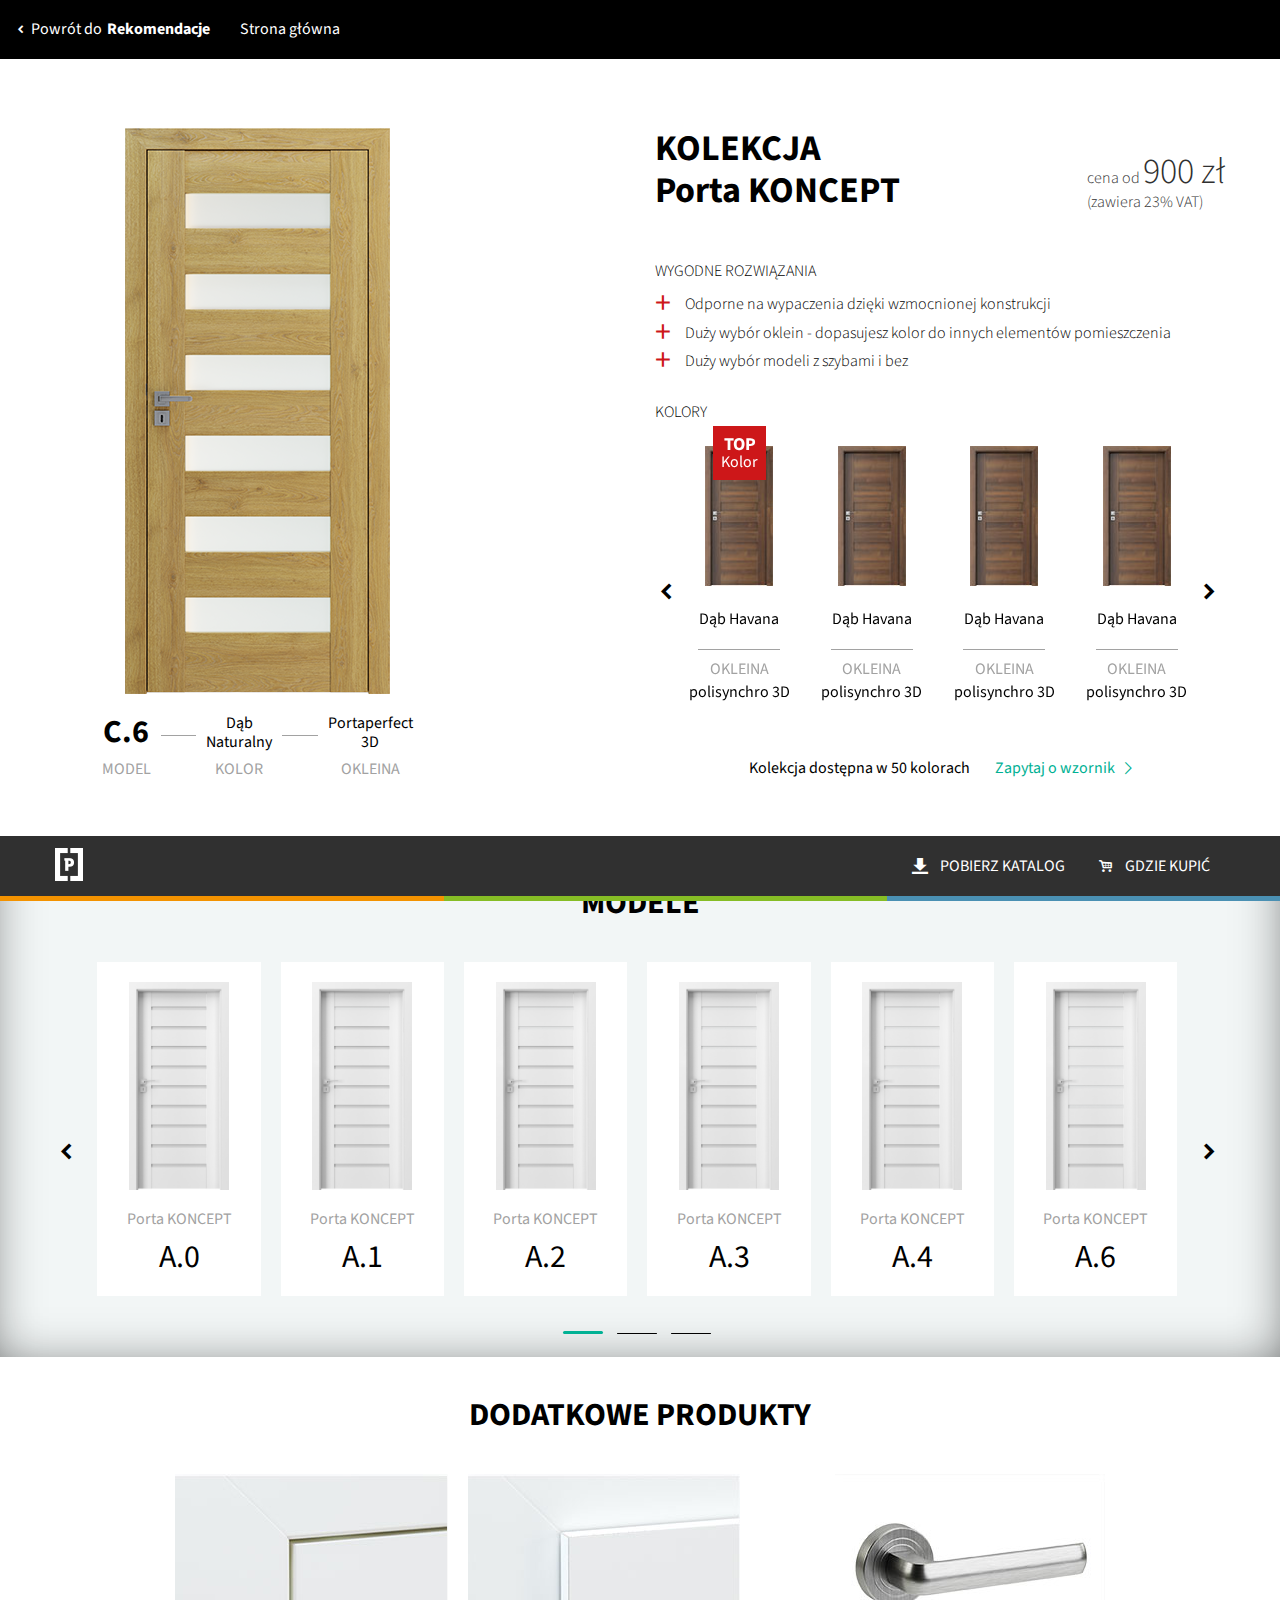
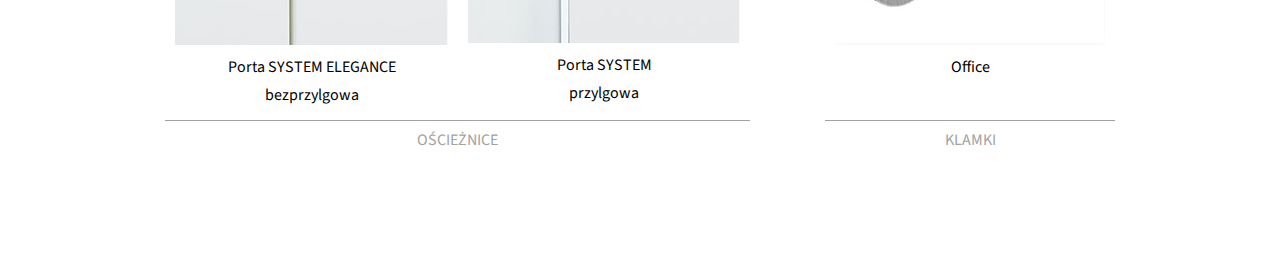
==== commit c1e3d421: "update" ====
--- a/public/porta_koncept.html
+++ b/public/porta_koncept.html
@@ -84,7 +84,11 @@
                             <i class="demo-icon icon-left-open"></i>
                         </div>
                         <div class="collectionSliderWrapper owl-carousel owl-theme">
-                            <div class="item">
+                            <div class="item topCollection">
+                                <div class="topColor">
+                                    <h3>TOP</h3>
+                                    <p>Kolor</p>
+                                </div>
                                 <img src="img/doors/porta_koncept2.png" alt="test" />
                                 <div class="itemInfoWrapper">
                                   <h2>Dąb Havana</h2>
--- a/public/css/default.min.css
+++ b/public/css/default.min.css
@@ -1,3 +1,3 @@
-﻿html,body,div,span,applet,object,iframe,h1,h2,h3,h4,h5,h6,p,blockquote,pre,a,abbr,acronym,address,big,cite,code,del,dfn,em,img,ins,kbd,q,s,samp,small,strike,strong,sub,sup,tt,var,b,u,i,center,dl,dt,dd,ol,ul,li,fieldset,form,label,legend,table,caption,tbody,tfoot,thead,tr,th,td,article,aside,canvas,details,embed,figure,figcaption,footer,header,hgroup,menu,nav,output,ruby,section,summary,time,mark,audio,video{margin:0;padding:0;border:0;font-size:100%;font:inherit;vertical-align:baseline}article,aside,details,figcaption,figure,footer,header,hgroup,menu,nav,section{display:block}body{line-height:1}ol,ul{list-style:none}blockquote,q{quotes:none}blockquote:before,blockquote:after{content:'';content:none}q:before,q:after{content:'';content:none}table{border-collapse:collapse;border-spacing:0}body{font-family:'Source Sans Pro', sans-serif;padding-bottom:64px}.container{max-width:1170px;margin:0 auto}.topCollectionsLogoWrapper{position:absolute;top:0;right:0;max-width:115px;max-height:230px}.topCollectionsLogoWrapper .topCollectionsLogoWrapperInner{background-color:#cd1719;color:white;width:100%;text-align:center;padding-top:45px;padding-bottom:10px;display:flex;flex-direction:column;justify-content:flex-end}.topCollectionsLogoWrapper .topCollectionsLogoWrapperInner h2{font-family:'Source Sans Pro', sans-serif;font-size:32px;font-weight:700;line-height:1.16}.topCollectionsLogoWrapper .topCollectionsLogoWrapperInner p{font-family:'Source Sans Pro', sans-serif;font-size:20px;font-weight:400;line-height:1.16}.topCollectionsLogoWrapper .topCollectionsLogoGuarantee{background-color:black;color:white;text-align:center;display:flex;flex-direction:column;justify-content:flex-end;width:100%;padding:15px 0}.topCollectionsLogoWrapper .topCollectionsLogoGuarantee p{font-family:'Source Sans Pro', sans-serif;font-size:18px;font-weight:700;line-height:1.16}.topCollectionsLogoWrapper .topCollectionsLogoGuarantee p span{font-family:'Source Sans Pro', sans-serif;font-size:76px;font-weight:700;line-height:1;margin-right:10px}.siteHeader{width:100%}.siteHeader .owl-carousel .owl-stage-outer .owl-stage .owl-item .item{position:relative;z-index:1;max-height:600px;overflow:hidden}.siteHeader .owl-carousel .owl-stage-outer .owl-stage .owl-item .item img{width:100%}.siteHeader .owl-carousel .owl-stage-outer .owl-stage .owl-item .item .leftNavArrow,.siteHeader .owl-carousel .owl-stage-outer .owl-stage .owl-item .item .rightNavArrow{position:absolute;z-index:3;height:100%;display:flex;align-items:center;color:white;font-size:72px;width:50%;top:0;transition:0.3s ease all;opacity:0}@media (max-width: 992px){.siteHeader .owl-carousel .owl-stage-outer .owl-stage .owl-item .item .leftNavArrow,.siteHeader .owl-carousel .owl-stage-outer .owl-stage .owl-item .item .rightNavArrow{display:none}}.siteHeader .owl-carousel .owl-stage-outer .owl-stage .owl-item .item .leftNavArrow:hover,.siteHeader .owl-carousel .owl-stage-outer .owl-stage .owl-item .item .rightNavArrow:hover{opacity:1}.siteHeader .owl-carousel .owl-stage-outer .owl-stage .owl-item .item .leftNavArrow i,.siteHeader .owl-carousel .owl-stage-outer .owl-stage .owl-item .item .rightNavArrow i{cursor:pointer}.siteHeader .owl-carousel .owl-stage-outer .owl-stage .owl-item .item .leftNavArrow{justify-content:flex-start;left:0}.siteHeader .owl-carousel .owl-stage-outer .owl-stage .owl-item .item .rightNavArrow{justify-content:flex-end;right:0}.siteHeader .owl-carousel .owl-stage-outer .owl-stage .owl-item .item .sliderText{position:absolute;top:0;z-index:2;width:100%;height:100%}.siteHeader .owl-carousel .owl-stage-outer .owl-stage .owl-item .item .sliderText .sliderTextPosition{max-width:1170px;margin:0 auto;display:flex;justify-content:space-between;flex-direction:column;height:100%;position:relative}.siteHeader .owl-carousel .owl-stage-outer .owl-stage .owl-item .item .sliderText .sliderTextPosition h1.logoWrapper{align-self:flex-start;position:relative;z-index:4}.siteHeader .owl-carousel .owl-stage-outer .owl-stage .owl-item .item .sliderText .sliderTextPosition h1.logoWrapper a{cursor:pointer;display:flex}.siteHeader .owl-carousel .owl-stage-outer .owl-stage .owl-item .item .sliderText .sliderTextPosition .topCollectionsLogoWrapper{position:absolute;top:0;right:0}@media (max-width: 992px){.siteHeader .owl-carousel .owl-stage-outer .owl-stage .owl-item .item .sliderText .sliderTextPosition .topCollectionsLogoWrapper{display:none}}.siteHeader .owl-carousel .owl-stage-outer .owl-stage .owl-item .item .sliderText .sliderTextPosition .sliderTextInner{max-height:426px;max-width:1170px;display:flex;color:white;justify-content:space-between;flex-basis:100%;position:relative}.siteHeader .owl-carousel .owl-stage-outer .owl-stage .owl-item .item .sliderText .sliderTextPosition .sliderTextInner .sliderTextInnerWrapper{background-color:rgba(0,177,148,0.75);padding:0 0 88px 100px;max-width:670px;flex-basis:65.8%;display:flex;justify-content:space-between}.siteHeader .owl-carousel .owl-stage-outer .owl-stage .owl-item .item .sliderText .sliderTextPosition .sliderTextInner .sliderTextInnerWrapper .sliderTextWrapper{max-width:470px}.siteHeader .owl-carousel .owl-stage-outer .owl-stage .owl-item .item .sliderText .sliderTextPosition .sliderTextInner .sliderTextInnerWrapper .sliderTextWrapper h2{font-family:'Source Sans Pro', sans-serif;font-size:36px;font-weight:700;line-height:1.16;padding-top:88px}.siteHeader .owl-carousel .owl-stage-outer .owl-stage .owl-item .item .sliderText .sliderTextPosition .sliderTextInner .sliderTextInnerWrapper .sliderTextWrapper p{padding-top:20px;font-family:'Source Sans Pro', sans-serif;font-size:24px;font-weight:400;line-height:1.16}.siteHeader .owl-carousel .owl-stage-outer .owl-stage .owl-item .item .sliderText .sliderTextPosition .sliderTextInner .sliderTextInnerWrapper .sliderPhotoWrapper{padding-top:20px;padding-right:20px}.siteHeader .menuBar{max-height:105px;display:flex;align-items:center;background-color:white;position:relative;-webkit-box-shadow:3px 3px 30px -7px rgba(0,0,0,0.75);-moz-box-shadow:3px 3px 30px -7px rgba(0,0,0,0.75);box-shadow:3px 3px 30px -7px rgba(0,0,0,0.75)}@media (max-width: 992px){.siteHeader .menuBar{max-height:none}}.siteHeader .menuBar .menuWrapper{display:flex;justify-content:space-around;align-items:center;flex-basis:100%;margin:0 auto}@media (max-width: 992px){.siteHeader .menuBar .menuWrapper{flex-wrap:wrap}}.siteHeader .menuBar .menuWrapper .menuItem{padding:30px;font-family:'Source Sans Pro', sans-serif;font-size:22px;font-weight:700;line-height:1.16;text-transform:uppercase;display:flex;flex-basis:33%;justify-content:center;align-items:center;position:relative;cursor:pointer;z-index:5;transition:0.6s ease all}@media (max-width: 992px){.siteHeader .menuBar .menuWrapper .menuItem{padding:10px 5px}}.siteHeader .menuBar .menuWrapper .menuItem.inactive{opacity:0.15}.siteHeader .menuBar .menuWrapper .menuItem.rotateArrow:after{transform:rotate(180deg)}.siteHeader .menuBar .menuWrapper .menuItem:nth-of-type(1):before{background-image:url("../img/ramka_pomaranczowy.svg")}.siteHeader .menuBar .menuWrapper .menuItem:nth-of-type(1):after{color:#f39200}.siteHeader .menuBar .menuWrapper .menuItem:nth-of-type(2):before{background-image:url("../img/ramka_zielona.svg")}.siteHeader .menuBar .menuWrapper .menuItem:nth-of-type(2):after{color:#86bd25}.siteHeader .menuBar .menuWrapper .menuItem:nth-of-type(3):before{background-image:url("../img/ramka_niebieski.svg")}.siteHeader .menuBar .menuWrapper .menuItem:nth-of-type(3):after{color:#4a90b3}.siteHeader .menuBar .menuWrapper .menuItem:before{content:'';display:block;width:30px;height:40px;background-repeat:no-repeat;background-size:contain;position:relative;left:10px}.siteHeader .menuBar .menuWrapper .menuItem:after{content:'\E802';font-family:'fontello';padding:0 15px;transition:0.6s ease all}.siteHeader .accessoriesWrapper{margin-top:1px;width:100%;position:absolute;z-index:5;background-color:white;-webkit-box-shadow:4px 15px 13px -15px rgba(0,0,0,0.75);-moz-box-shadow:4px 15px 13px -15px rgba(0,0,0,0.75);box-shadow:4px 15px 13px -15px rgba(0,0,0,0.75);display:none}.siteHeader .accessoriesWrapper .accessoriesWrapperInner{max-width:1170px;margin:0 auto;display:flex;justify-content:space-between;flex-wrap:wrap;padding:30px 20px 0}.siteHeader .accessoriesWrapper .accessoriesWrapperInner .accessoriesItem{flex-basis:45%;display:flex;align-items:center;padding:30px 0}@media (max-width: 992px){.siteHeader .accessoriesWrapper .accessoriesWrapperInner .accessoriesItem{flex-wrap:wrap;justify-content:center;flex-basis:100%}}.siteHeader .accessoriesWrapper .accessoriesWrapperInner .accessoriesItem .accessoriesItemPhoto{padding-right:30px}.siteHeader .accessoriesWrapper .accessoriesWrapperInner .accessoriesItem .accessoriesItemText h3{font-family:'Source Sans Pro', sans-serif;font-size:22px;font-weight:700;line-height:1.16;padding-bottom:18px}@media (max-width: 992px){.siteHeader .accessoriesWrapper .accessoriesWrapperInner .accessoriesItem .accessoriesItemText h3{padding-top:15px}}.siteHeader .accessoriesWrapper .accessoriesWrapperInner .accessoriesItem .accessoriesItemText p{font-family:'Source Sans Pro', sans-serif;font-size:18px;font-weight:300;line-height:1.16}section.topCollections{width:100%;background-color:#f2f6f6;padding-bottom:60px}section.topCollections .topCollectionsContainer{max-width:1170px;margin:0 auto}section.topCollections .topCollectionsContainer .topCollectionsWrapper h2{font-family:'Source Sans Pro', sans-serif;font-size:36px;font-weight:700;line-height:1.16;text-transform:uppercase;text-align:center;padding:40px 0}section.topCollections .topCollectionsContainer .topCollectionsWrapper .productsWrapper{display:flex;justify-content:space-around;flex-wrap:wrap;padding:0 20px}section.topCollections .topCollectionsContainer .topCollectionsWrapper .productsWrapper .productsWrapperInner{flex-basis:30%;padding:20px 0}section.topCollections .topCollectionsContainer .topCollectionsWrapper .productsWrapper .productsWrapperInner .productItemFront{max-height:700px;background-color:white;display:flex;flex-direction:column;align-items:center;transition:0.4s ease all;margin-bottom:30px;padding:0 30px;width:calc(100% - 60px)}section.topCollections .topCollectionsContainer .topCollectionsWrapper .productsWrapper .productsWrapperInner .productItemFront:hover{-webkit-box-shadow:0 10px 40px 10px rgba(0,0,0,0.15);-moz-box-shadow:0 10px 40px 10px rgba(0,0,0,0.15);box-shadow:0 10px 40px 10px rgba(0,0,0,0.15)}section.topCollections .topCollectionsContainer .topCollectionsWrapper .productsWrapper .productsWrapperInner .productItemFront img{max-width:180px}section.topCollections .topCollectionsContainer .topCollectionsWrapper .productsWrapper .productsWrapperInner .productItemFront h3{font-family:'Source Sans Pro', sans-serif;font-size:24px;font-weight:700;line-height:1.16;padding:40px 0 20px}section.topCollections .topCollectionsContainer .topCollectionsWrapper .productsWrapper .productsWrapperInner .productItemFront h4{font-family:'Source Sans Pro', sans-serif;font-size:36px;font-weight:300;line-height:1.16}section.topCollections .topCollectionsContainer .topCollectionsWrapper .productsWrapper .productsWrapperInner .productItemFront p{font-family:'Source Sans Pro', sans-serif;font-size:18px;font-weight:300;line-height:1.16}section.topCollections .topCollectionsContainer .topCollectionsWrapper .productsWrapper .productsWrapperInner .productItemFront .showMore{display:flex;padding:35px 0 15px;align-items:center;width:80%;justify-content:space-between;color:#00b194}section.topCollections .topCollectionsContainer .topCollectionsWrapper .productsWrapper .productsWrapperInner .productItemFront .showMore .turnProduct{cursor:pointer;flex-basis:50%;display:flex;justify-content:flex-end;margin-right:15px}section.topCollections .topCollectionsContainer .topCollectionsWrapper .productsWrapper .productsWrapperInner .productItemFront .showMore .turnProduct:before{content:'\E806';font-family:'fontello';margin-right:10px}section.topCollections .topCollectionsContainer .topCollectionsWrapper .productsWrapper .productsWrapperInner .productItemFront .showMore .blackLine{color:black}section.topCollections .topCollectionsContainer .topCollectionsWrapper .productsWrapper .productsWrapperInner .productItemFront .showMore .more{cursor:pointer;flex-basis:50%;display:flex;justify-content:flex-start;margin-left:15px}section.topCollections .topCollectionsContainer .topCollectionsWrapper .productsWrapper .productsWrapperInner .productItemFront .showMore .more a{font-family:'Source Sans Pro', sans-serif;font-size:18px;font-weight:300;line-height:1.16;color:#00b194;text-decoration:none}section.topCollections .topCollectionsContainer .topCollectionsWrapper .productsWrapper .productsWrapperInner .productItemFront .showMore .more:after{content:'\E801';font-family:'fontello';margin-left:10px}section.topCollections .topCollectionsContainer .topCollectionsWrapper .productsWrapper .productsWrapperInner .productItemFront.promotion{border:2px solid #cd1719;position:relative}section.topCollections .topCollectionsContainer .topCollectionsWrapper .productsWrapper .productsWrapperInner .productItemFront.promotion .promotionBar{position:absolute;top:100px;right:0;background-color:#cd1719;padding:10px 15px;display:flex;align-items:center;max-height:50px;cursor:pointer;transition:.3s ease all;max-width:160px}section.topCollections .topCollectionsContainer .topCollectionsWrapper .productsWrapper .productsWrapperInner .productItemFront.promotion .promotionBar span{transition:.7s ease all}section.topCollections .topCollectionsContainer .topCollectionsWrapper .productsWrapper .productsWrapperInner .productItemFront.promotion .promotionBar span.rotated{transform:rotate(225deg)}section.topCollections .topCollectionsContainer .topCollectionsWrapper .productsWrapper .productsWrapperInner .productItemFront.promotion .promotionBar .promotionInner{background-color:rgba(205,23,25,0.75);max-width:160px;position:absolute;color:white;width:calc(100% - 30px);right:0;top:55px;padding:15px;display:none;font-family:'Source Sans Pro', sans-serif;font-size:16px;font-weight:300;line-height:1.16}section.topCollections .topCollectionsContainer .topCollectionsWrapper .productsWrapper .productsWrapperInner .productItemFront.promotion .promotionBar .plus{color:white;font-family:'Source Sans Pro', sans-serif;font-size:29px;font-weight:700;line-height:1.16;margin-right:10px}section.topCollections .topCollectionsContainer .topCollectionsWrapper .productsWrapper .productsWrapperInner .productItemFront.promotion .promotionBar p{color:white;text-transform:uppercase;font-family:'Source Sans Pro', sans-serif;font-size:20px;font-weight:700;line-height:1.16}section.topCollections .topCollectionsContainer .topCollectionsWrapper .productsWrapper .productsWrapperInner .productItemBack{flex-basis:27%;background-color:white;display:flex;flex-direction:column;align-items:center;margin-bottom:30px;transition:1s ease all;padding:0 30px}section.topCollections .topCollectionsContainer .topCollectionsWrapper .productsWrapper .productsWrapperInner .productItemBack:hover{-webkit-box-shadow:0 10px 40px 10px rgba(0,0,0,0.15);-moz-box-shadow:0 10px 40px 10px rgba(0,0,0,0.15);box-shadow:0 10px 40px 10px rgba(0,0,0,0.15)}section.topCollections .topCollectionsContainer .topCollectionsWrapper .productsWrapper .productsWrapperInner .productItemBack img{max-width:100px}section.topCollections .topCollectionsContainer .topCollectionsWrapper .productsWrapper .productsWrapperInner .productItemBack h3{font-family:'Source Sans Pro', sans-serif;font-size:24px;font-weight:700;line-height:1.16;padding:40px 0 20px}section.topCollections .topCollectionsContainer .topCollectionsWrapper .productsWrapper .productsWrapperInner .productItemBack h4{font-family:'Source Sans Pro', sans-serif;font-size:36px;font-weight:300;line-height:1.16;padding:20px 0 15px}section.topCollections .topCollectionsContainer .topCollectionsWrapper .productsWrapper .productsWrapperInner .productItemBack p{font-family:'Source Sans Pro', sans-serif;font-size:16px;font-weight:300;line-height:1.3}section.topCollections .topCollectionsContainer .topCollectionsWrapper .productsWrapper .productsWrapperInner .productItemBack .productInfo{font-family:'Source Sans Pro', sans-serif;font-size:18px;font-weight:300;line-height:1.5;text-align:center;border-bottom:1px solid black;border-top:1px solid black;padding:15px 0}section.topCollections .topCollectionsContainer .topCollectionsWrapper .productsWrapper .productsWrapperInner .productItemBack .showMore{display:flex;padding:10px 0;align-items:center;color:#00b194}section.topCollections .topCollectionsContainer .topCollectionsWrapper .productsWrapper .productsWrapperInner .productItemBack .showMore .turnProduct{padding-top:20px;cursor:pointer;flex-basis:50%;font-size:35px}section.videoSection{width:100%}section.videoSection .videoWrapper{max-width:1920px;margin:0 auto}section.videoSection .videoWrapper video{width:100%}footer.footerBlock{position:fixed;bottom:0;z-index:10;background-color:#303030;width:100%;max-height:64px}footer.footerBlock .footerWrapper{max-width:1170px;margin:0 auto;color:white;display:flex;padding:12px 40px;justify-content:space-between;align-items:center}@media (max-width: 500px){footer.footerBlock .footerWrapper{padding:12px 10px}}footer.footerBlock .footerWrapper .footerItems{display:flex}footer.footerBlock .footerWrapper .footerItems .footerItem{display:flex;padding:0 15px}@media (max-width: 500px){footer.footerBlock .footerWrapper .footerItems .footerItem{padding:0 5px;align-items:center}}footer.footerBlock .footerWrapper .footerItems .footerItem a{color:white;text-decoration:none;text-transform:uppercase}footer.footerBlock .footerWrapper .footerItems .footerItem.katalog span{display:block;padding-right:8px}footer.footerBlock .footerWrapper .footerItems .footerItem.shop span{display:block;padding-right:8px}footer.footerBlock .footerColors{height:5px;width:105%;display:flex;left:0;bottom:0}footer.footerBlock .footerColors .footerColor{flex-basis:33%;display:block}footer.footerBlock .footerColors .footerColor:nth-of-type(1){background-color:#f39200}footer.footerBlock .footerColors .footerColor:nth-of-type(2){background-color:#86bd25}footer.footerBlock .footerColors .footerColor:nth-of-type(3){background-color:#4a90b3}body.collectionBody{padding-top:60px;overflowx:hidden}header.collectionHeader{position:fixed;z-index:10;top:0;width:100%;background-color:black;max-height:60px}header.collectionHeader .collectionHeaderWrapper{max-width:1440px;margin:0 auto;display:flex;justify-content:flex-start}header.collectionHeader .collectionHeaderWrapper a{text-decoration:none;color:white;font-family:'Source Sans Pro', sans-serif;font-size:16px;font-weight:400;line-height:1.16;padding:20px 15px;display:flex;align-items:center}@media (max-width: 550px){header.collectionHeader .collectionHeaderWrapper a{padding:20px 5px}}header.collectionHeader .collectionHeaderWrapper a span{font-family:'Source Sans Pro', sans-serif;font-size:8px;font-weight:300;line-height:1.16;padding-right:5px}header.collectionHeader .collectionHeaderWrapper a b{font-family:'Source Sans Pro', sans-serif;font-size:16px;font-weight:700;line-height:1.16;padding-left:5px}section.doorPresentation{max-width:1630px;margin:0 auto;padding:68px 20px;position:relative}section.doorPresentation .topCollectionsLogoWrapper.collectionSite{top:-2px;right:0}@media (max-width: 1440px){section.doorPresentation .topCollectionsLogoWrapper.collectionSite{display:none}}section.doorPresentation .doorPresentationWrapper{display:flex;justify-content:space-between;flex-wrap:wrap}@media (max-width: 992px){section.doorPresentation .doorPresentationWrapper{display:block}}section.doorPresentation .doorPresentationWrapper .modelPart{flex-basis:34.6%;display:flex;flex-wrap:wrap;justify-content:center}@media (max-width: 992px){section.doorPresentation .doorPresentationWrapper .modelPart{flex-basis:100%}}@media (max-width: 500px){section.doorPresentation .doorPresentationWrapper .modelPart img{max-height:250px}}section.doorPresentation .doorPresentationWrapper .modelPart .doorsInfo{display:flex;justify-content:center;align-items:center;padding-top:20px}@media (max-width: 992px){section.doorPresentation .doorPresentationWrapper .modelPart .doorsInfo{flex-basis:70%;padding:20px}}section.doorPresentation .doorPresentationWrapper .modelPart .doorsInfo .doorsInfoItem{text-align:center;padding:0 10px}section.doorPresentation .doorPresentationWrapper .modelPart .doorsInfo .doorsInfoItem h2.model{font-family:'Source Sans Pro', sans-serif;font-size:32px;font-weight:700;line-height:1.16}section.doorPresentation .doorPresentationWrapper .modelPart .doorsInfo .doorsInfoItem h2.color,section.doorPresentation .doorPresentationWrapper .modelPart .doorsInfo .doorsInfoItem h2.type{font-family:'Source Sans Pro', sans-serif;font-size:16px;font-weight:400;line-height:1.16}section.doorPresentation .doorPresentationWrapper .modelPart .doorsInfo .doorsInfoItem p{color:#a2a2a2;padding-top:10px}section.doorPresentation .doorPresentationWrapper .modelPart .doorsInfo .greyLine{height:1px;width:80%;display:block;background-color:#a2a2a2;margin:10px 0;padding:0 5px;position:relative;top:-10px;max-width:30px}section.doorPresentation .doorPresentationWrapper .infoPart{flex-basis:48.7%;display:flex;flex-direction:column;justify-content:space-between;max-width:570px}@media (max-width: 992px){section.doorPresentation .doorPresentationWrapper .infoPart{flex-basis:100%;margin:0 auto}}section.doorPresentation .doorPresentationWrapper .infoPart .infoPartWrapper .infoHead{display:flex;justify-content:space-between;align-items:flex-end;padding-bottom:50px}@media (max-width: 500px){section.doorPresentation .doorPresentationWrapper .infoPart .infoPartWrapper .infoHead{flex-direction:column;justify-content:center;align-items:center;text-align:center;padding:20px 0}}section.doorPresentation .doorPresentationWrapper .infoPart .infoPartWrapper .infoHead .collectionName{font-family:'Source Sans Pro', sans-serif;font-size:36px;font-weight:700;line-height:1.16}section.doorPresentation .doorPresentationWrapper .infoPart .infoPartWrapper .infoHead .collectionPrice{font-family:'Source Sans Pro', sans-serif;font-size:16px;font-weight:300;line-height:1.16;color:#303030}@media (max-width: 500px){section.doorPresentation .doorPresentationWrapper .infoPart .infoPartWrapper .infoHead .collectionPrice{padding:15px 0 20px}}section.doorPresentation .doorPresentationWrapper .infoPart .infoPartWrapper .infoHead .collectionPrice span{font-family:'Source Sans Pro', sans-serif;font-size:36px;font-weight:300;line-height:1.16}section.doorPresentation .doorPresentationWrapper .infoPart .infoPartWrapper .collectionBenefits h2{font-family:'Source Sans Pro', sans-serif;font-size:16px;font-weight:300;line-height:1.16;padding-bottom:10px}section.doorPresentation .doorPresentationWrapper .infoPart .infoPartWrapper .collectionBenefits p{font-family:'Source Sans Pro', sans-serif;font-size:16px;font-weight:300;line-height:1.16;padding:5px 0 5px 30px;display:flex;align-items:center;position:relative}section.doorPresentation .doorPresentationWrapper .infoPart .infoPartWrapper .collectionBenefits p span.plus{color:#cd1719;font-family:'Source Sans Pro', sans-serif;font-size:32px;font-weight:400;line-height:1.16;position:absolute;top:-5px;left:0}section.doorPresentation .doorPresentationWrapper .infoPart .colorsWrapper{padding-top:25px}section.doorPresentation .doorPresentationWrapper .infoPart .colorsWrapper h2{font-family:'Source Sans Pro', sans-serif;font-size:16px;font-weight:300;line-height:1.16;padding-bottom:5px}section.doorPresentation .doorPresentationWrapper .infoPart .colorsWrapper .collectionSlider{display:flex}section.doorPresentation .doorPresentationWrapper .infoPart .colorsWrapper .collectionSlider .collectionSliderWrapper{width:calc(100% - 50px)}section.doorPresentation .doorPresentationWrapper .infoPart .colorsWrapper .collectionSlider .collectionSliderWrapper .item{flex-basis:23%;padding:20px 10px;transition:0.4s ease all;margin:0px 0 35px}section.doorPresentation .doorPresentationWrapper .infoPart .colorsWrapper .collectionSlider .collectionSliderWrapper .item:hover{-webkit-box-shadow:10px 10px 40px -10px rgba(0,0,0,0.7);-moz-box-shadow:10px 10px 40px -10px rgba(0,0,0,0.7);box-shadow:10px 10px 40px -10px rgba(0,0,0,0.7)}section.doorPresentation .doorPresentationWrapper .infoPart .colorsWrapper .collectionSlider .collectionSliderWrapper .item img{max-width:68px;margin:0 auto}section.doorPresentation .doorPresentationWrapper .infoPart .colorsWrapper .collectionSlider .collectionSliderWrapper .item .itemInfoWrapper{text-align:center;display:flex;flex-direction:column;align-items:center}section.doorPresentation .doorPresentationWrapper .infoPart .colorsWrapper .collectionSlider .collectionSliderWrapper .item .itemInfoWrapper h2{font-family:'Source Sans Pro', sans-serif;font-size:16px;font-weight:400;line-height:1.16;padding:24px 0 10px}section.doorPresentation .doorPresentationWrapper .infoPart .colorsWrapper .collectionSlider .collectionSliderWrapper .item .itemInfoWrapper h3{font-family:'Source Sans Pro', sans-serif;font-size:16px;font-weight:400;line-height:1.16;padding-top:5px}section.doorPresentation .doorPresentationWrapper .infoPart .colorsWrapper .collectionSlider .collectionSliderWrapper .item .itemInfoWrapper span{height:1px;width:80%;display:block;background-color:#a2a2a2;margin:10px}section.doorPresentation .doorPresentationWrapper .infoPart .colorsWrapper .collectionSlider .collectionSliderWrapper .item .itemInfoWrapper p{font-family:'Source Sans Pro', sans-serif;font-size:16px;font-weight:400;line-height:1.16;color:#a2a2a2}section.doorPresentation .doorPresentationWrapper .infoPart .colorsWrapper .collectionSlider .navArrow{display:flex;align-items:center;justify-content:center}section.doorPresentation .doorPresentationWrapper .infoPart .colorsWrapper .collectionSlider .navArrow:hover{cursor:pointer}section.doorPresentation .doorPresentationWrapper .infoPart .seeMoreWrapper{display:flex;flex-wrap:wrap;justify-content:center}section.doorPresentation .doorPresentationWrapper .infoPart .seeMoreWrapper p{font-family:'Source Sans Pro', sans-serif;font-size:16px;font-weight:400;line-height:1.16;margin-right:25px}section.doorPresentation .doorPresentationWrapper .infoPart .seeMoreWrapper a{color:#00b194;font-family:'Source Sans Pro', sans-serif;font-size:16px;font-weight:400;line-height:1.16;text-decoration:none;display:flex;align-items:center}@media (max-width: 400px){section.doorPresentation .doorPresentationWrapper .infoPart .seeMoreWrapper a{padding-top:15px}}section.doorPresentation .doorPresentationWrapper .infoPart .seeMoreWrapper a:after{content:'\E801';font-family:'fontello';margin-left:10px;font-size:14px}section.modelsSlider{background-color:#f2f6f6;-webkit-box-shadow:inset -2px 1px 59px -19px rgba(0,0,0,0.75);-moz-box-shadow:inset -2px 1px 59px -19px rgba(0,0,0,0.75);box-shadow:inset -2px 1px 59px -19px rgba(0,0,0,0.75);padding-bottom:15px}section.modelsSlider h2{font-family:'Source Sans Pro', sans-serif;font-size:32px;font-weight:700;line-height:1.16;text-align:center;padding:40px 0}section.modelsSlider .modelsSliderWrapper{display:flex;align-items:center}section.modelsSlider .modelsSliderWrapper .navArrow{cursor:pointer}section.modelsSlider .modelsSliderWrapper .modelsSliderWrapperInner{padding:0 20px;width:calc(100% - 90px)}section.modelsSlider .modelsSliderWrapper .modelsSliderWrapperInner .item{padding:20px;background-color:white;text-align:center}section.modelsSlider .modelsSliderWrapper .modelsSliderWrapperInner .item img{max-width:100px;margin:0 auto}section.modelsSlider .modelsSliderWrapper .modelsSliderWrapperInner .item h2{font-family:'Source Sans Pro', sans-serif;font-size:16px;font-weight:400;line-height:1.16;color:#a2a2a2;padding:20px 0 10px}section.modelsSlider .modelsSliderWrapper .modelsSliderWrapperInner .item h3{font-family:'Source Sans Pro', sans-serif;font-size:32px;font-weight:400;line-height:1.16}section.modelsSlider .modelsSliderWrapper .modelsSliderWrapperInner .owl-dots{padding-top:20px}section.modelsSlider .modelsSliderWrapper .modelsSliderWrapperInner .owl-dots button.owl-dot{outline:none}section.modelsSlider .modelsSliderWrapper .modelsSliderWrapperInner .owl-dots button.owl-dot span{background-color:black;width:40px;height:1px}section.modelsSlider .modelsSliderWrapper .modelsSliderWrapperInner .owl-dots button.owl-dot.active span{background-color:#00b194;height:3px}section.extraProducts .extraProductsWrapper{max-width:970px;margin:0 auto}section.extraProducts .extraProductsWrapper h2{font-family:'Source Sans Pro', sans-serif;font-size:32px;font-weight:700;line-height:1.16;text-align:center;padding:40px 0}section.extraProducts .extraProductsWrapper .extraProductsWrapperInner{display:flex;justify-content:space-between;flex-wrap:wrap}@media (max-width: 992px){section.extraProducts .extraProductsWrapper .extraProductsWrapperInner{justify-content:center}}section.extraProducts .extraProductsWrapper .extraProductsWrapperInner .accesorries{display:flex;justify-content:space-between;position:relative;padding-bottom:45px;margin:0 10px 45px 10px}@media (max-width: 600px){section.extraProducts .extraProductsWrapper .extraProductsWrapperInner .accesorries{flex-wrap:wrap}}section.extraProducts .extraProductsWrapper .extraProductsWrapperInner .accesorries:after{content:'';font-family:'Source Sans Pro', sans-serif;font-size:16px;font-weight:400;line-height:1.16;color:#a2a2a2;padding-top:10px;border-top:1px solid #a2a2a2;position:absolute;bottom:0;width:100%;text-align:center}section.extraProducts .extraProductsWrapper .extraProductsWrapperInner .accesorries .item{padding:0 10px;text-align:center}@media (max-width: 992px){section.extraProducts .extraProductsWrapper .extraProductsWrapperInner .accesorries .item{flex-basis:100%}}section.extraProducts .extraProductsWrapper .extraProductsWrapperInner .accesorries .item h2{font-family:'Source Sans Pro', sans-serif;font-size:16px;font-weight:400;line-height:1.16;padding:10px 0}section.extraProducts .extraProductsWrapper .extraProductsWrapperInner .accesorries .item p{font-family:'Source Sans Pro', sans-serif;font-size:16px;font-weight:400;line-height:1.16}section.extraProducts .extraProductsWrapper .extraProductsWrapperInner .accesorries.leftSide{flex-basis:49.15%}section.extraProducts .extraProductsWrapper .extraProductsWrapperInner .accesorries.leftSide:after{content:'OŚCIEŻNICE'}section.extraProducts .extraProductsWrapper .extraProductsWrapperInner .accesorries.rightSide{flex-basis:23%}section.extraProducts .extraProductsWrapper .extraProductsWrapperInner .accesorries.rightSide:after{content:'KLAMKI'}
+﻿html,body,div,span,applet,object,iframe,h1,h2,h3,h4,h5,h6,p,blockquote,pre,a,abbr,acronym,address,big,cite,code,del,dfn,em,img,ins,kbd,q,s,samp,small,strike,strong,sub,sup,tt,var,b,u,i,center,dl,dt,dd,ol,ul,li,fieldset,form,label,legend,table,caption,tbody,tfoot,thead,tr,th,td,article,aside,canvas,details,embed,figure,figcaption,footer,header,hgroup,menu,nav,output,ruby,section,summary,time,mark,audio,video{margin:0;padding:0;border:0;font-size:100%;font:inherit;vertical-align:baseline}article,aside,details,figcaption,figure,footer,header,hgroup,menu,nav,section{display:block}body{line-height:1}ol,ul{list-style:none}blockquote,q{quotes:none}blockquote:before,blockquote:after{content:'';content:none}q:before,q:after{content:'';content:none}table{border-collapse:collapse;border-spacing:0}body{font-family:'Source Sans Pro', sans-serif;padding-bottom:64px}.container{max-width:1170px;margin:0 auto}.topCollectionsLogoWrapper{position:absolute;top:0;right:0;max-width:115px;max-height:230px}.topCollectionsLogoWrapper .topCollectionsLogoWrapperInner{background-color:#cd1719;color:white;width:100%;text-align:center;padding-top:45px;padding-bottom:10px;display:flex;flex-direction:column;justify-content:flex-end}.topCollectionsLogoWrapper .topCollectionsLogoWrapperInner h2{font-family:'Source Sans Pro', sans-serif;font-size:32px;font-weight:700;line-height:1.16}.topCollectionsLogoWrapper .topCollectionsLogoWrapperInner p{font-family:'Source Sans Pro', sans-serif;font-size:20px;font-weight:400;line-height:1.16}.topCollectionsLogoWrapper .topCollectionsLogoGuarantee{background-color:black;color:white;text-align:center;display:flex;flex-direction:column;justify-content:flex-end;width:100%;padding:15px 0}.topCollectionsLogoWrapper .topCollectionsLogoGuarantee p{font-family:'Source Sans Pro', sans-serif;font-size:18px;font-weight:700;line-height:1.16}.topCollectionsLogoWrapper .topCollectionsLogoGuarantee p span{font-family:'Source Sans Pro', sans-serif;font-size:76px;font-weight:700;line-height:1;margin-right:10px}.siteHeader{width:100%}.siteHeader .owl-carousel .owl-stage-outer .owl-stage .owl-item .item{position:relative;z-index:1;max-height:600px;overflow:hidden}.siteHeader .owl-carousel .owl-stage-outer .owl-stage .owl-item .item img{width:100%}.siteHeader .owl-carousel .owl-stage-outer .owl-stage .owl-item .item .leftNavArrow,.siteHeader .owl-carousel .owl-stage-outer .owl-stage .owl-item .item .rightNavArrow{position:absolute;z-index:3;height:100%;display:flex;align-items:center;color:white;font-size:72px;width:50%;top:0;transition:0.3s ease all;opacity:0}@media (max-width: 992px){.siteHeader .owl-carousel .owl-stage-outer .owl-stage .owl-item .item .leftNavArrow,.siteHeader .owl-carousel .owl-stage-outer .owl-stage .owl-item .item .rightNavArrow{display:none}}.siteHeader .owl-carousel .owl-stage-outer .owl-stage .owl-item .item .leftNavArrow:hover,.siteHeader .owl-carousel .owl-stage-outer .owl-stage .owl-item .item .rightNavArrow:hover{opacity:1}.siteHeader .owl-carousel .owl-stage-outer .owl-stage .owl-item .item .leftNavArrow i,.siteHeader .owl-carousel .owl-stage-outer .owl-stage .owl-item .item .rightNavArrow i{cursor:pointer}.siteHeader .owl-carousel .owl-stage-outer .owl-stage .owl-item .item .leftNavArrow{justify-content:flex-start;left:0}.siteHeader .owl-carousel .owl-stage-outer .owl-stage .owl-item .item .rightNavArrow{justify-content:flex-end;right:0}.siteHeader .owl-carousel .owl-stage-outer .owl-stage .owl-item .item .sliderText{position:absolute;top:0;z-index:2;width:100%;height:100%}.siteHeader .owl-carousel .owl-stage-outer .owl-stage .owl-item .item .sliderText .sliderTextPosition{max-width:1170px;margin:0 auto;display:flex;justify-content:space-between;flex-direction:column;height:100%;position:relative}.siteHeader .owl-carousel .owl-stage-outer .owl-stage .owl-item .item .sliderText .sliderTextPosition h1.logoWrapper{align-self:flex-start;position:relative;z-index:4}.siteHeader .owl-carousel .owl-stage-outer .owl-stage .owl-item .item .sliderText .sliderTextPosition h1.logoWrapper a{cursor:pointer;display:flex}.siteHeader .owl-carousel .owl-stage-outer .owl-stage .owl-item .item .sliderText .sliderTextPosition .topCollectionsLogoWrapper{position:absolute;top:0;right:0}@media (max-width: 992px){.siteHeader .owl-carousel .owl-stage-outer .owl-stage .owl-item .item .sliderText .sliderTextPosition .topCollectionsLogoWrapper{display:none}}.siteHeader .owl-carousel .owl-stage-outer .owl-stage .owl-item .item .sliderText .sliderTextPosition .sliderTextInner{max-height:426px;max-width:1170px;display:flex;color:white;justify-content:space-between;flex-basis:100%;position:relative}.siteHeader .owl-carousel .owl-stage-outer .owl-stage .owl-item .item .sliderText .sliderTextPosition .sliderTextInner .sliderTextInnerWrapper{background-color:rgba(0,177,148,0.75);padding:0 0 88px 100px;max-width:670px;flex-basis:65.8%;display:flex;justify-content:space-between}.siteHeader .owl-carousel .owl-stage-outer .owl-stage .owl-item .item .sliderText .sliderTextPosition .sliderTextInner .sliderTextInnerWrapper .sliderTextWrapper{max-width:470px}.siteHeader .owl-carousel .owl-stage-outer .owl-stage .owl-item .item .sliderText .sliderTextPosition .sliderTextInner .sliderTextInnerWrapper .sliderTextWrapper h2{font-family:'Source Sans Pro', sans-serif;font-size:36px;font-weight:700;line-height:1.16;padding-top:88px}.siteHeader .owl-carousel .owl-stage-outer .owl-stage .owl-item .item .sliderText .sliderTextPosition .sliderTextInner .sliderTextInnerWrapper .sliderTextWrapper p{padding-top:20px;font-family:'Source Sans Pro', sans-serif;font-size:24px;font-weight:400;line-height:1.16}.siteHeader .owl-carousel .owl-stage-outer .owl-stage .owl-item .item .sliderText .sliderTextPosition .sliderTextInner .sliderTextInnerWrapper .sliderPhotoWrapper{padding-top:20px;padding-right:20px}.siteHeader .menuBar{max-height:105px;display:flex;align-items:center;background-color:white;position:relative;-webkit-box-shadow:3px 3px 30px -7px rgba(0,0,0,0.75);-moz-box-shadow:3px 3px 30px -7px rgba(0,0,0,0.75);box-shadow:3px 3px 30px -7px rgba(0,0,0,0.75)}@media (max-width: 992px){.siteHeader .menuBar{max-height:none}}.siteHeader .menuBar .menuWrapper{display:flex;justify-content:space-around;align-items:center;flex-basis:100%;margin:0 auto}@media (max-width: 992px){.siteHeader .menuBar .menuWrapper{flex-wrap:wrap}}.siteHeader .menuBar .menuWrapper .menuItem{padding:30px;font-family:'Source Sans Pro', sans-serif;font-size:22px;font-weight:700;line-height:1.16;text-transform:uppercase;display:flex;flex-basis:33%;justify-content:center;align-items:center;position:relative;cursor:pointer;z-index:5;transition:0.6s ease all}@media (max-width: 992px){.siteHeader .menuBar .menuWrapper .menuItem{padding:10px 5px}}.siteHeader .menuBar .menuWrapper .menuItem.inactive{opacity:0.15}.siteHeader .menuBar .menuWrapper .menuItem.rotateArrow:after{transform:rotate(180deg)}.siteHeader .menuBar .menuWrapper .menuItem:nth-of-type(1):before{background-image:url("../img/ramka_pomaranczowy.svg")}.siteHeader .menuBar .menuWrapper .menuItem:nth-of-type(1):after{color:#f39200}.siteHeader .menuBar .menuWrapper .menuItem:nth-of-type(2):before{background-image:url("../img/ramka_zielona.svg")}.siteHeader .menuBar .menuWrapper .menuItem:nth-of-type(2):after{color:#86bd25}.siteHeader .menuBar .menuWrapper .menuItem:nth-of-type(3):before{background-image:url("../img/ramka_niebieski.svg")}.siteHeader .menuBar .menuWrapper .menuItem:nth-of-type(3):after{color:#4a90b3}.siteHeader .menuBar .menuWrapper .menuItem:before{content:'';display:block;width:30px;height:40px;background-repeat:no-repeat;background-size:contain;position:relative;left:10px}.siteHeader .menuBar .menuWrapper .menuItem:after{content:'\E802';font-family:'fontello';padding:0 15px;transition:0.6s ease all}.siteHeader .accessoriesWrapper{margin-top:1px;width:100%;position:absolute;z-index:5;background-color:white;-webkit-box-shadow:4px 15px 13px -15px rgba(0,0,0,0.75);-moz-box-shadow:4px 15px 13px -15px rgba(0,0,0,0.75);box-shadow:4px 15px 13px -15px rgba(0,0,0,0.75);display:none}.siteHeader .accessoriesWrapper .accessoriesWrapperInner{max-width:1170px;margin:0 auto;display:flex;justify-content:space-between;flex-wrap:wrap;padding:30px 20px 0}.siteHeader .accessoriesWrapper .accessoriesWrapperInner .accessoriesItem{flex-basis:45%;display:flex;align-items:center;padding:30px 0}@media (max-width: 992px){.siteHeader .accessoriesWrapper .accessoriesWrapperInner .accessoriesItem{flex-wrap:wrap;justify-content:center;flex-basis:100%}}.siteHeader .accessoriesWrapper .accessoriesWrapperInner .accessoriesItem .accessoriesItemPhoto{padding-right:30px}.siteHeader .accessoriesWrapper .accessoriesWrapperInner .accessoriesItem .accessoriesItemText h3{font-family:'Source Sans Pro', sans-serif;font-size:22px;font-weight:700;line-height:1.16;padding-bottom:18px}@media (max-width: 992px){.siteHeader .accessoriesWrapper .accessoriesWrapperInner .accessoriesItem .accessoriesItemText h3{padding-top:15px}}.siteHeader .accessoriesWrapper .accessoriesWrapperInner .accessoriesItem .accessoriesItemText p{font-family:'Source Sans Pro', sans-serif;font-size:18px;font-weight:300;line-height:1.16}section.topCollections{width:100%;background-color:#f2f6f6;padding-bottom:60px}section.topCollections .topCollectionsContainer{max-width:1170px;margin:0 auto}section.topCollections .topCollectionsContainer .topCollectionsWrapper h2{font-family:'Source Sans Pro', sans-serif;font-size:36px;font-weight:700;line-height:1.16;text-transform:uppercase;text-align:center;padding:40px 0}section.topCollections .topCollectionsContainer .topCollectionsWrapper .productsWrapper{display:flex;justify-content:space-around;flex-wrap:wrap;padding:0 20px}section.topCollections .topCollectionsContainer .topCollectionsWrapper .productsWrapper .productsWrapperInner{flex-basis:30%;padding:20px 0}section.topCollections .topCollectionsContainer .topCollectionsWrapper .productsWrapper .productsWrapperInner .productItemFront{max-height:700px;background-color:white;display:flex;flex-direction:column;align-items:center;transition:0.4s ease all;margin-bottom:30px;padding:0 30px;width:calc(100% - 60px)}section.topCollections .topCollectionsContainer .topCollectionsWrapper .productsWrapper .productsWrapperInner .productItemFront:hover{-webkit-box-shadow:0 10px 40px 10px rgba(0,0,0,0.15);-moz-box-shadow:0 10px 40px 10px rgba(0,0,0,0.15);box-shadow:0 10px 40px 10px rgba(0,0,0,0.15)}section.topCollections .topCollectionsContainer .topCollectionsWrapper .productsWrapper .productsWrapperInner .productItemFront img{max-width:180px}section.topCollections .topCollectionsContainer .topCollectionsWrapper .productsWrapper .productsWrapperInner .productItemFront h3{font-family:'Source Sans Pro', sans-serif;font-size:24px;font-weight:700;line-height:1.16;padding:40px 0 20px}section.topCollections .topCollectionsContainer .topCollectionsWrapper .productsWrapper .productsWrapperInner .productItemFront h4{font-family:'Source Sans Pro', sans-serif;font-size:36px;font-weight:300;line-height:1.16}section.topCollections .topCollectionsContainer .topCollectionsWrapper .productsWrapper .productsWrapperInner .productItemFront p{font-family:'Source Sans Pro', sans-serif;font-size:18px;font-weight:300;line-height:1.16}section.topCollections .topCollectionsContainer .topCollectionsWrapper .productsWrapper .productsWrapperInner .productItemFront .showMore{display:flex;padding:35px 0 15px;align-items:center;width:80%;justify-content:space-between;color:#00b194}section.topCollections .topCollectionsContainer .topCollectionsWrapper .productsWrapper .productsWrapperInner .productItemFront .showMore .turnProduct{cursor:pointer;flex-basis:50%;display:flex;justify-content:flex-end;margin-right:15px}section.topCollections .topCollectionsContainer .topCollectionsWrapper .productsWrapper .productsWrapperInner .productItemFront .showMore .turnProduct:before{content:'\E806';font-family:'fontello';margin-right:10px}section.topCollections .topCollectionsContainer .topCollectionsWrapper .productsWrapper .productsWrapperInner .productItemFront .showMore .blackLine{color:black}section.topCollections .topCollectionsContainer .topCollectionsWrapper .productsWrapper .productsWrapperInner .productItemFront .showMore .more{cursor:pointer;flex-basis:50%;display:flex;justify-content:flex-start;margin-left:15px}section.topCollections .topCollectionsContainer .topCollectionsWrapper .productsWrapper .productsWrapperInner .productItemFront .showMore .more a{font-family:'Source Sans Pro', sans-serif;font-size:18px;font-weight:300;line-height:1.16;color:#00b194;text-decoration:none}section.topCollections .topCollectionsContainer .topCollectionsWrapper .productsWrapper .productsWrapperInner .productItemFront .showMore .more:after{content:'\E801';font-family:'fontello';margin-left:10px}section.topCollections .topCollectionsContainer .topCollectionsWrapper .productsWrapper .productsWrapperInner .productItemFront.promotion{border:2px solid #cd1719;position:relative}section.topCollections .topCollectionsContainer .topCollectionsWrapper .productsWrapper .productsWrapperInner .productItemFront.promotion .promotionBar{position:absolute;top:100px;right:0;background-color:#cd1719;padding:10px 15px;display:flex;align-items:center;max-height:50px;cursor:pointer;transition:.3s ease all;max-width:160px}section.topCollections .topCollectionsContainer .topCollectionsWrapper .productsWrapper .productsWrapperInner .productItemFront.promotion .promotionBar span{transition:.7s ease all}section.topCollections .topCollectionsContainer .topCollectionsWrapper .productsWrapper .productsWrapperInner .productItemFront.promotion .promotionBar span.rotated{transform:rotate(225deg)}section.topCollections .topCollectionsContainer .topCollectionsWrapper .productsWrapper .productsWrapperInner .productItemFront.promotion .promotionBar .promotionInner{background-color:rgba(205,23,25,0.75);max-width:160px;position:absolute;color:white;width:calc(100% - 30px);right:0;top:55px;padding:15px;display:none;font-family:'Source Sans Pro', sans-serif;font-size:16px;font-weight:300;line-height:1.16}section.topCollections .topCollectionsContainer .topCollectionsWrapper .productsWrapper .productsWrapperInner .productItemFront.promotion .promotionBar .plus{color:white;font-family:'Source Sans Pro', sans-serif;font-size:29px;font-weight:700;line-height:1.16;margin-right:10px}section.topCollections .topCollectionsContainer .topCollectionsWrapper .productsWrapper .productsWrapperInner .productItemFront.promotion .promotionBar p{color:white;text-transform:uppercase;font-family:'Source Sans Pro', sans-serif;font-size:20px;font-weight:700;line-height:1.16}section.topCollections .topCollectionsContainer .topCollectionsWrapper .productsWrapper .productsWrapperInner .productItemBack{flex-basis:27%;background-color:white;display:flex;flex-direction:column;align-items:center;margin-bottom:30px;transition:1s ease all;padding:0 30px}section.topCollections .topCollectionsContainer .topCollectionsWrapper .productsWrapper .productsWrapperInner .productItemBack:hover{-webkit-box-shadow:0 10px 40px 10px rgba(0,0,0,0.15);-moz-box-shadow:0 10px 40px 10px rgba(0,0,0,0.15);box-shadow:0 10px 40px 10px rgba(0,0,0,0.15)}section.topCollections .topCollectionsContainer .topCollectionsWrapper .productsWrapper .productsWrapperInner .productItemBack img{max-width:100px}section.topCollections .topCollectionsContainer .topCollectionsWrapper .productsWrapper .productsWrapperInner .productItemBack h3{font-family:'Source Sans Pro', sans-serif;font-size:24px;font-weight:700;line-height:1.16;padding:40px 0 20px}section.topCollections .topCollectionsContainer .topCollectionsWrapper .productsWrapper .productsWrapperInner .productItemBack h4{font-family:'Source Sans Pro', sans-serif;font-size:36px;font-weight:300;line-height:1.16;padding:20px 0 15px}section.topCollections .topCollectionsContainer .topCollectionsWrapper .productsWrapper .productsWrapperInner .productItemBack p{font-family:'Source Sans Pro', sans-serif;font-size:16px;font-weight:300;line-height:1.3}section.topCollections .topCollectionsContainer .topCollectionsWrapper .productsWrapper .productsWrapperInner .productItemBack .productInfo{font-family:'Source Sans Pro', sans-serif;font-size:18px;font-weight:300;line-height:1.5;text-align:center;border-bottom:1px solid black;border-top:1px solid black;padding:15px 0}section.topCollections .topCollectionsContainer .topCollectionsWrapper .productsWrapper .productsWrapperInner .productItemBack .showMore{display:flex;padding:10px 0;align-items:center;color:#00b194}section.topCollections .topCollectionsContainer .topCollectionsWrapper .productsWrapper .productsWrapperInner .productItemBack .showMore .turnProduct{padding-top:20px;cursor:pointer;flex-basis:50%;font-size:35px}section.videoSection{width:100%}section.videoSection .videoWrapper{max-width:1920px;margin:0 auto}section.videoSection .videoWrapper video{width:100%}footer.footerBlock{position:fixed;bottom:0;z-index:10;background-color:#303030;width:100%;max-height:64px}footer.footerBlock .footerWrapper{max-width:1170px;margin:0 auto;color:white;display:flex;padding:12px 40px;justify-content:space-between;align-items:center}@media (max-width: 500px){footer.footerBlock .footerWrapper{padding:12px 10px}}footer.footerBlock .footerWrapper .footerItems{display:flex}footer.footerBlock .footerWrapper .footerItems .footerItem{display:flex;padding:0 15px}@media (max-width: 500px){footer.footerBlock .footerWrapper .footerItems .footerItem{padding:0 5px;align-items:center}}footer.footerBlock .footerWrapper .footerItems .footerItem a{color:white;text-decoration:none;text-transform:uppercase}footer.footerBlock .footerWrapper .footerItems .footerItem.katalog span{display:block;padding-right:8px}footer.footerBlock .footerWrapper .footerItems .footerItem.shop span{display:block;padding-right:8px}footer.footerBlock .footerColors{height:5px;width:105%;display:flex;left:0;bottom:0}footer.footerBlock .footerColors .footerColor{flex-basis:33%;display:block}footer.footerBlock .footerColors .footerColor:nth-of-type(1){background-color:#f39200}footer.footerBlock .footerColors .footerColor:nth-of-type(2){background-color:#86bd25}footer.footerBlock .footerColors .footerColor:nth-of-type(3){background-color:#4a90b3}body.collectionBody{padding-top:60px;overflowx:hidden}header.collectionHeader{position:fixed;z-index:10;top:0;width:100%;background-color:black;max-height:60px}header.collectionHeader .collectionHeaderWrapper{max-width:1440px;margin:0 auto;display:flex;justify-content:flex-start}header.collectionHeader .collectionHeaderWrapper a{text-decoration:none;color:white;font-family:'Source Sans Pro', sans-serif;font-size:16px;font-weight:400;line-height:1.16;padding:20px 15px;display:flex;align-items:center}@media (max-width: 550px){header.collectionHeader .collectionHeaderWrapper a{padding:20px 5px}}header.collectionHeader .collectionHeaderWrapper a span{font-family:'Source Sans Pro', sans-serif;font-size:8px;font-weight:300;line-height:1.16;padding-right:5px}header.collectionHeader .collectionHeaderWrapper a b{font-family:'Source Sans Pro', sans-serif;font-size:16px;font-weight:700;line-height:1.16;padding-left:5px}section.doorPresentation{max-width:1630px;margin:0 auto;padding:68px 20px;position:relative}section.doorPresentation .topCollectionsLogoWrapper.collectionSite{top:-2px;right:0}@media (max-width: 1440px){section.doorPresentation .topCollectionsLogoWrapper.collectionSite{display:none}}section.doorPresentation .doorPresentationWrapper{display:flex;justify-content:space-between;flex-wrap:wrap}@media (max-width: 992px){section.doorPresentation .doorPresentationWrapper{display:block}}section.doorPresentation .doorPresentationWrapper .modelPart{flex-basis:34.6%;display:flex;flex-wrap:wrap;justify-content:center}@media (max-width: 992px){section.doorPresentation .doorPresentationWrapper .modelPart{flex-basis:100%}}@media (max-width: 500px){section.doorPresentation .doorPresentationWrapper .modelPart img{max-height:250px}}section.doorPresentation .doorPresentationWrapper .modelPart .doorsInfo{display:flex;justify-content:center;align-items:center;padding-top:20px}@media (max-width: 992px){section.doorPresentation .doorPresentationWrapper .modelPart .doorsInfo{flex-basis:70%;padding:20px}}section.doorPresentation .doorPresentationWrapper .modelPart .doorsInfo .doorsInfoItem{text-align:center;padding:0 10px}section.doorPresentation .doorPresentationWrapper .modelPart .doorsInfo .doorsInfoItem h2.model{font-family:'Source Sans Pro', sans-serif;font-size:32px;font-weight:700;line-height:1.16}section.doorPresentation .doorPresentationWrapper .modelPart .doorsInfo .doorsInfoItem h2.color,section.doorPresentation .doorPresentationWrapper .modelPart .doorsInfo .doorsInfoItem h2.type{font-family:'Source Sans Pro', sans-serif;font-size:16px;font-weight:400;line-height:1.16}section.doorPresentation .doorPresentationWrapper .modelPart .doorsInfo .doorsInfoItem p{color:#a2a2a2;padding-top:10px}section.doorPresentation .doorPresentationWrapper .modelPart .doorsInfo .greyLine{height:1px;width:80%;display:block;background-color:#a2a2a2;margin:10px 0;padding:0 5px;position:relative;top:-10px;max-width:30px}section.doorPresentation .doorPresentationWrapper .infoPart{flex-basis:48.7%;display:flex;flex-direction:column;justify-content:space-between;max-width:570px}@media (max-width: 992px){section.doorPresentation .doorPresentationWrapper .infoPart{flex-basis:100%;margin:0 auto}}section.doorPresentation .doorPresentationWrapper .infoPart .infoPartWrapper .infoHead{display:flex;justify-content:space-between;align-items:flex-end;padding-bottom:50px}@media (max-width: 500px){section.doorPresentation .doorPresentationWrapper .infoPart .infoPartWrapper .infoHead{flex-direction:column;justify-content:center;align-items:center;text-align:center;padding:20px 0}}section.doorPresentation .doorPresentationWrapper .infoPart .infoPartWrapper .infoHead .collectionName{font-family:'Source Sans Pro', sans-serif;font-size:36px;font-weight:700;line-height:1.16}section.doorPresentation .doorPresentationWrapper .infoPart .infoPartWrapper .infoHead .collectionPrice{font-family:'Source Sans Pro', sans-serif;font-size:16px;font-weight:300;line-height:1.16;color:#303030}@media (max-width: 500px){section.doorPresentation .doorPresentationWrapper .infoPart .infoPartWrapper .infoHead .collectionPrice{padding:15px 0 20px}}section.doorPresentation .doorPresentationWrapper .infoPart .infoPartWrapper .infoHead .collectionPrice span{font-family:'Source Sans Pro', sans-serif;font-size:36px;font-weight:300;line-height:1.16}section.doorPresentation .doorPresentationWrapper .infoPart .infoPartWrapper .collectionBenefits h2{font-family:'Source Sans Pro', sans-serif;font-size:16px;font-weight:300;line-height:1.16;padding-bottom:10px}section.doorPresentation .doorPresentationWrapper .infoPart .infoPartWrapper .collectionBenefits p{font-family:'Source Sans Pro', sans-serif;font-size:16px;font-weight:300;line-height:1.16;padding:5px 0 5px 30px;display:flex;align-items:center;position:relative}section.doorPresentation .doorPresentationWrapper .infoPart .infoPartWrapper .collectionBenefits p span.plus{color:#cd1719;font-family:'Source Sans Pro', sans-serif;font-size:32px;font-weight:400;line-height:1.16;position:absolute;top:-5px;left:0}section.doorPresentation .doorPresentationWrapper .infoPart .colorsWrapper{padding-top:25px}section.doorPresentation .doorPresentationWrapper .infoPart .colorsWrapper h2{font-family:'Source Sans Pro', sans-serif;font-size:16px;font-weight:300;line-height:1.16;padding-bottom:5px}section.doorPresentation .doorPresentationWrapper .infoPart .colorsWrapper .collectionSlider{display:flex}section.doorPresentation .doorPresentationWrapper .infoPart .colorsWrapper .collectionSlider .collectionSliderWrapper{width:calc(100% - 50px)}section.doorPresentation .doorPresentationWrapper .infoPart .colorsWrapper .collectionSlider .collectionSliderWrapper .item{flex-basis:23%;padding:20px 10px;transition:0.4s ease all;margin:0px 0 35px;position:relative}section.doorPresentation .doorPresentationWrapper .infoPart .colorsWrapper .collectionSlider .collectionSliderWrapper .item:hover{-webkit-box-shadow:10px 10px 40px -10px rgba(0,0,0,0.7);-moz-box-shadow:10px 10px 40px -10px rgba(0,0,0,0.7);box-shadow:10px 10px 40px -10px rgba(0,0,0,0.7)}section.doorPresentation .doorPresentationWrapper .infoPart .colorsWrapper .collectionSlider .collectionSliderWrapper .item img{max-width:68px;margin:0 auto}section.doorPresentation .doorPresentationWrapper .infoPart .colorsWrapper .collectionSlider .collectionSliderWrapper .item .topColor{position:absolute;top:0px;left:calc(50% - 26px);color:white;background-color:#cd1719;padding:10px 8px;text-align:center}section.doorPresentation .doorPresentationWrapper .infoPart .colorsWrapper .collectionSlider .collectionSliderWrapper .item .topColor h3{font-family:'Source Sans Pro', sans-serif;font-size:18px;font-weight:700;line-height:1}section.doorPresentation .doorPresentationWrapper .infoPart .colorsWrapper .collectionSlider .collectionSliderWrapper .item .topColor p{font-family:'Source Sans Pro', sans-serif;font-size:16px;font-weight:400;line-height:1}section.doorPresentation .doorPresentationWrapper .infoPart .colorsWrapper .collectionSlider .collectionSliderWrapper .item .itemInfoWrapper{text-align:center;display:flex;flex-direction:column;align-items:center}section.doorPresentation .doorPresentationWrapper .infoPart .colorsWrapper .collectionSlider .collectionSliderWrapper .item .itemInfoWrapper h2{font-family:'Source Sans Pro', sans-serif;font-size:16px;font-weight:400;line-height:1.16;padding:24px 0 10px}section.doorPresentation .doorPresentationWrapper .infoPart .colorsWrapper .collectionSlider .collectionSliderWrapper .item .itemInfoWrapper h3{font-family:'Source Sans Pro', sans-serif;font-size:16px;font-weight:400;line-height:1.16;padding-top:5px}section.doorPresentation .doorPresentationWrapper .infoPart .colorsWrapper .collectionSlider .collectionSliderWrapper .item .itemInfoWrapper span{height:1px;width:80%;display:block;background-color:#a2a2a2;margin:10px}section.doorPresentation .doorPresentationWrapper .infoPart .colorsWrapper .collectionSlider .collectionSliderWrapper .item .itemInfoWrapper p{font-family:'Source Sans Pro', sans-serif;font-size:16px;font-weight:400;line-height:1.16;color:#a2a2a2}section.doorPresentation .doorPresentationWrapper .infoPart .colorsWrapper .collectionSlider .navArrow{display:flex;align-items:center;justify-content:center}section.doorPresentation .doorPresentationWrapper .infoPart .colorsWrapper .collectionSlider .navArrow:hover{cursor:pointer}section.doorPresentation .doorPresentationWrapper .infoPart .seeMoreWrapper{display:flex;flex-wrap:wrap;justify-content:center}section.doorPresentation .doorPresentationWrapper .infoPart .seeMoreWrapper p{font-family:'Source Sans Pro', sans-serif;font-size:16px;font-weight:400;line-height:1.16;margin-right:25px}section.doorPresentation .doorPresentationWrapper .infoPart .seeMoreWrapper a{color:#00b194;font-family:'Source Sans Pro', sans-serif;font-size:16px;font-weight:400;line-height:1.16;text-decoration:none;display:flex;align-items:center}@media (max-width: 400px){section.doorPresentation .doorPresentationWrapper .infoPart .seeMoreWrapper a{padding-top:15px}}section.doorPresentation .doorPresentationWrapper .infoPart .seeMoreWrapper a:after{content:'\E801';font-family:'fontello';margin-left:10px;font-size:14px}section.modelsSlider{background-color:#f2f6f6;-webkit-box-shadow:inset -2px 1px 59px -19px rgba(0,0,0,0.75);-moz-box-shadow:inset -2px 1px 59px -19px rgba(0,0,0,0.75);box-shadow:inset -2px 1px 59px -19px rgba(0,0,0,0.75);padding-bottom:15px}section.modelsSlider h2{font-family:'Source Sans Pro', sans-serif;font-size:32px;font-weight:700;line-height:1.16;text-align:center;padding:40px 0}section.modelsSlider .modelsSliderWrapper{display:flex;align-items:center}section.modelsSlider .modelsSliderWrapper .navArrow{cursor:pointer}section.modelsSlider .modelsSliderWrapper .modelsSliderWrapperInner{padding:0 20px;width:calc(100% - 90px)}section.modelsSlider .modelsSliderWrapper .modelsSliderWrapperInner .item{padding:20px;background-color:white;text-align:center}section.modelsSlider .modelsSliderWrapper .modelsSliderWrapperInner .item img{max-width:100px;margin:0 auto}section.modelsSlider .modelsSliderWrapper .modelsSliderWrapperInner .item h2{font-family:'Source Sans Pro', sans-serif;font-size:16px;font-weight:400;line-height:1.16;color:#a2a2a2;padding:20px 0 10px}section.modelsSlider .modelsSliderWrapper .modelsSliderWrapperInner .item h3{font-family:'Source Sans Pro', sans-serif;font-size:32px;font-weight:400;line-height:1.16}section.modelsSlider .modelsSliderWrapper .modelsSliderWrapperInner .owl-dots{padding-top:20px}section.modelsSlider .modelsSliderWrapper .modelsSliderWrapperInner .owl-dots button.owl-dot{outline:none}section.modelsSlider .modelsSliderWrapper .modelsSliderWrapperInner .owl-dots button.owl-dot span{background-color:black;width:40px;height:1px}section.modelsSlider .modelsSliderWrapper .modelsSliderWrapperInner .owl-dots button.owl-dot.active span{background-color:#00b194;height:3px}section.extraProducts .extraProductsWrapper{max-width:970px;margin:0 auto}section.extraProducts .extraProductsWrapper h2{font-family:'Source Sans Pro', sans-serif;font-size:32px;font-weight:700;line-height:1.16;text-align:center;padding:40px 0}section.extraProducts .extraProductsWrapper .extraProductsWrapperInner{display:flex;justify-content:space-between;flex-wrap:wrap}@media (max-width: 992px){section.extraProducts .extraProductsWrapper .extraProductsWrapperInner{justify-content:center}}section.extraProducts .extraProductsWrapper .extraProductsWrapperInner .accesorries{display:flex;justify-content:space-between;position:relative;padding-bottom:45px;margin:0 10px 45px 10px}@media (max-width: 600px){section.extraProducts .extraProductsWrapper .extraProductsWrapperInner .accesorries{flex-wrap:wrap}}section.extraProducts .extraProductsWrapper .extraProductsWrapperInner .accesorries:after{content:'';font-family:'Source Sans Pro', sans-serif;font-size:16px;font-weight:400;line-height:1.16;color:#a2a2a2;padding-top:10px;border-top:1px solid #a2a2a2;position:absolute;bottom:0;width:100%;text-align:center}section.extraProducts .extraProductsWrapper .extraProductsWrapperInner .accesorries .item{padding:0 10px;text-align:center}@media (max-width: 992px){section.extraProducts .extraProductsWrapper .extraProductsWrapperInner .accesorries .item{flex-basis:100%}}section.extraProducts .extraProductsWrapper .extraProductsWrapperInner .accesorries .item h2{font-family:'Source Sans Pro', sans-serif;font-size:16px;font-weight:400;line-height:1.16;padding:10px 0}section.extraProducts .extraProductsWrapper .extraProductsWrapperInner .accesorries .item p{font-family:'Source Sans Pro', sans-serif;font-size:16px;font-weight:400;line-height:1.16}section.extraProducts .extraProductsWrapper .extraProductsWrapperInner .accesorries.leftSide{flex-basis:49.15%}section.extraProducts .extraProductsWrapper .extraProductsWrapperInner .accesorries.leftSide:after{content:'OŚCIEŻNICE'}section.extraProducts .extraProductsWrapper .extraProductsWrapperInner .accesorries.rightSide{flex-basis:23%}section.extraProducts .extraProductsWrapper .extraProductsWrapperInner .accesorries.rightSide:after{content:'KLAMKI'}
 
 /*# sourceMappingURL=default.min.css.map */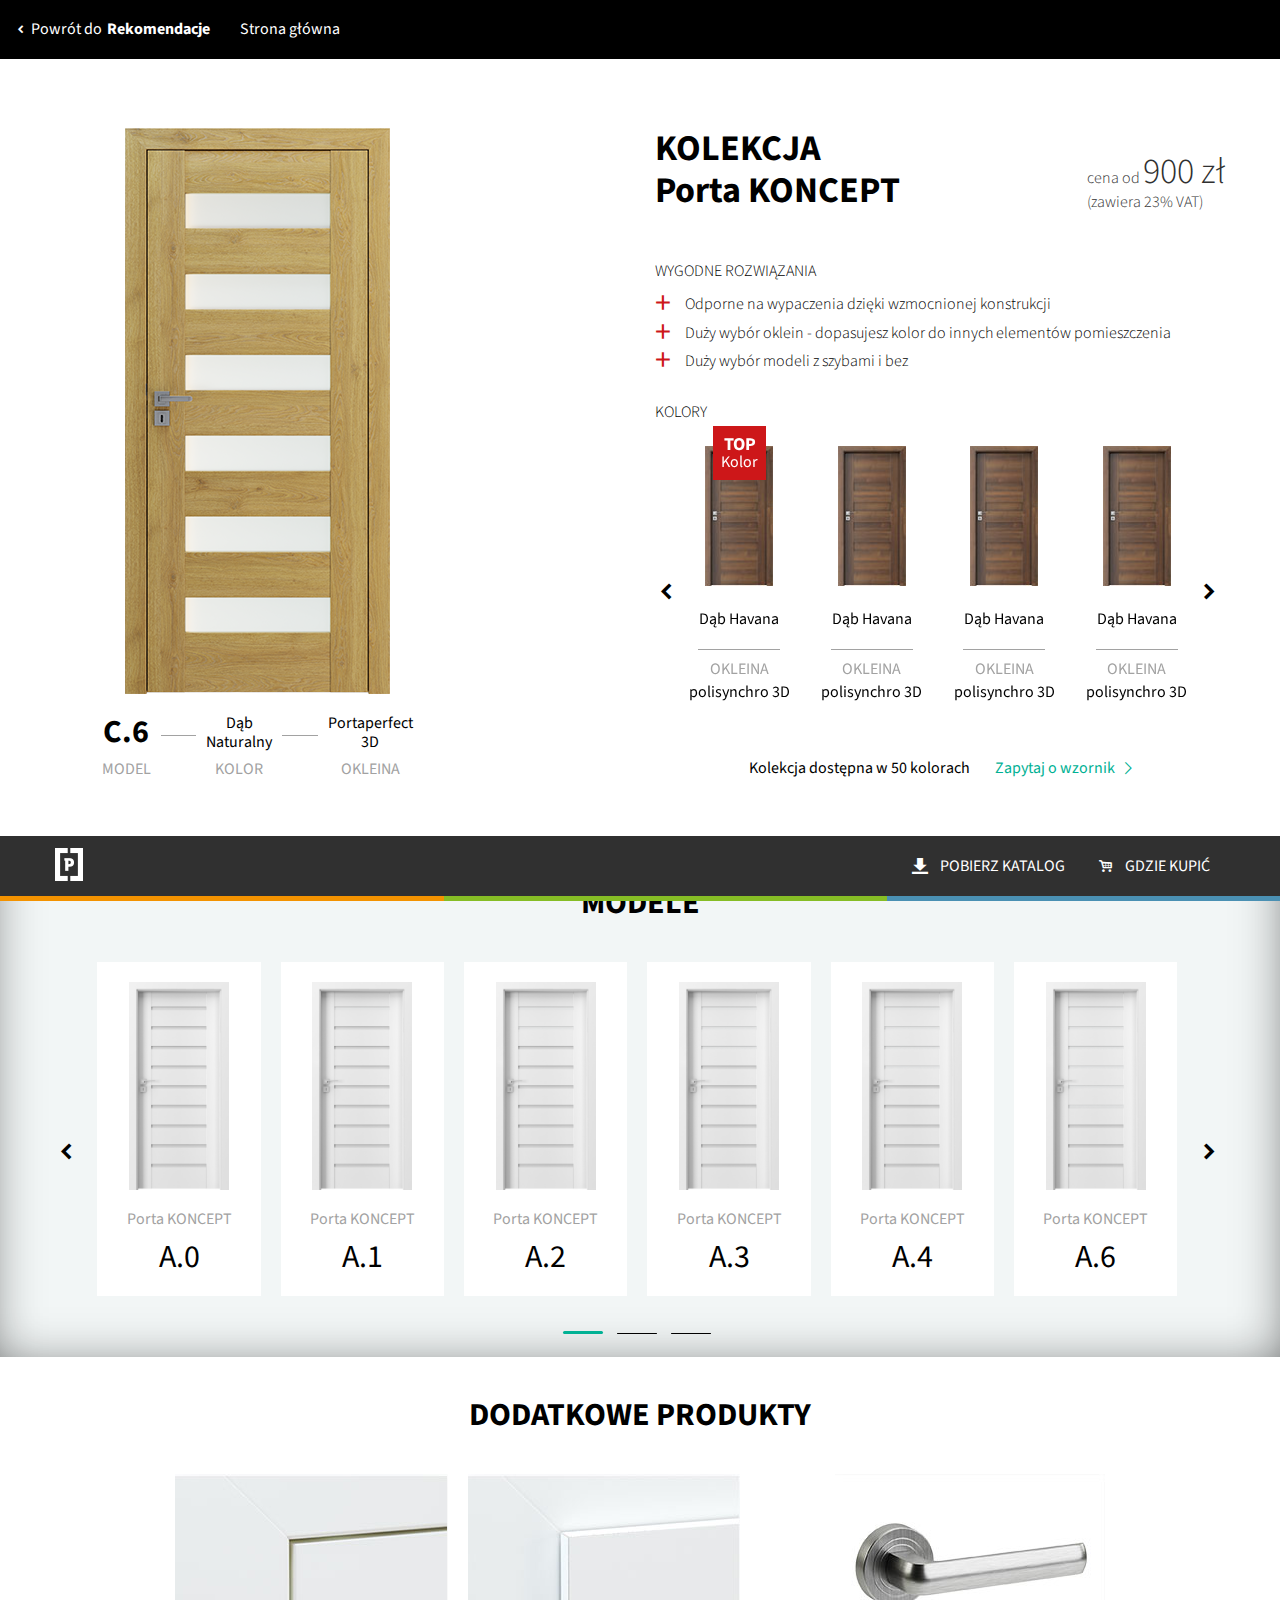
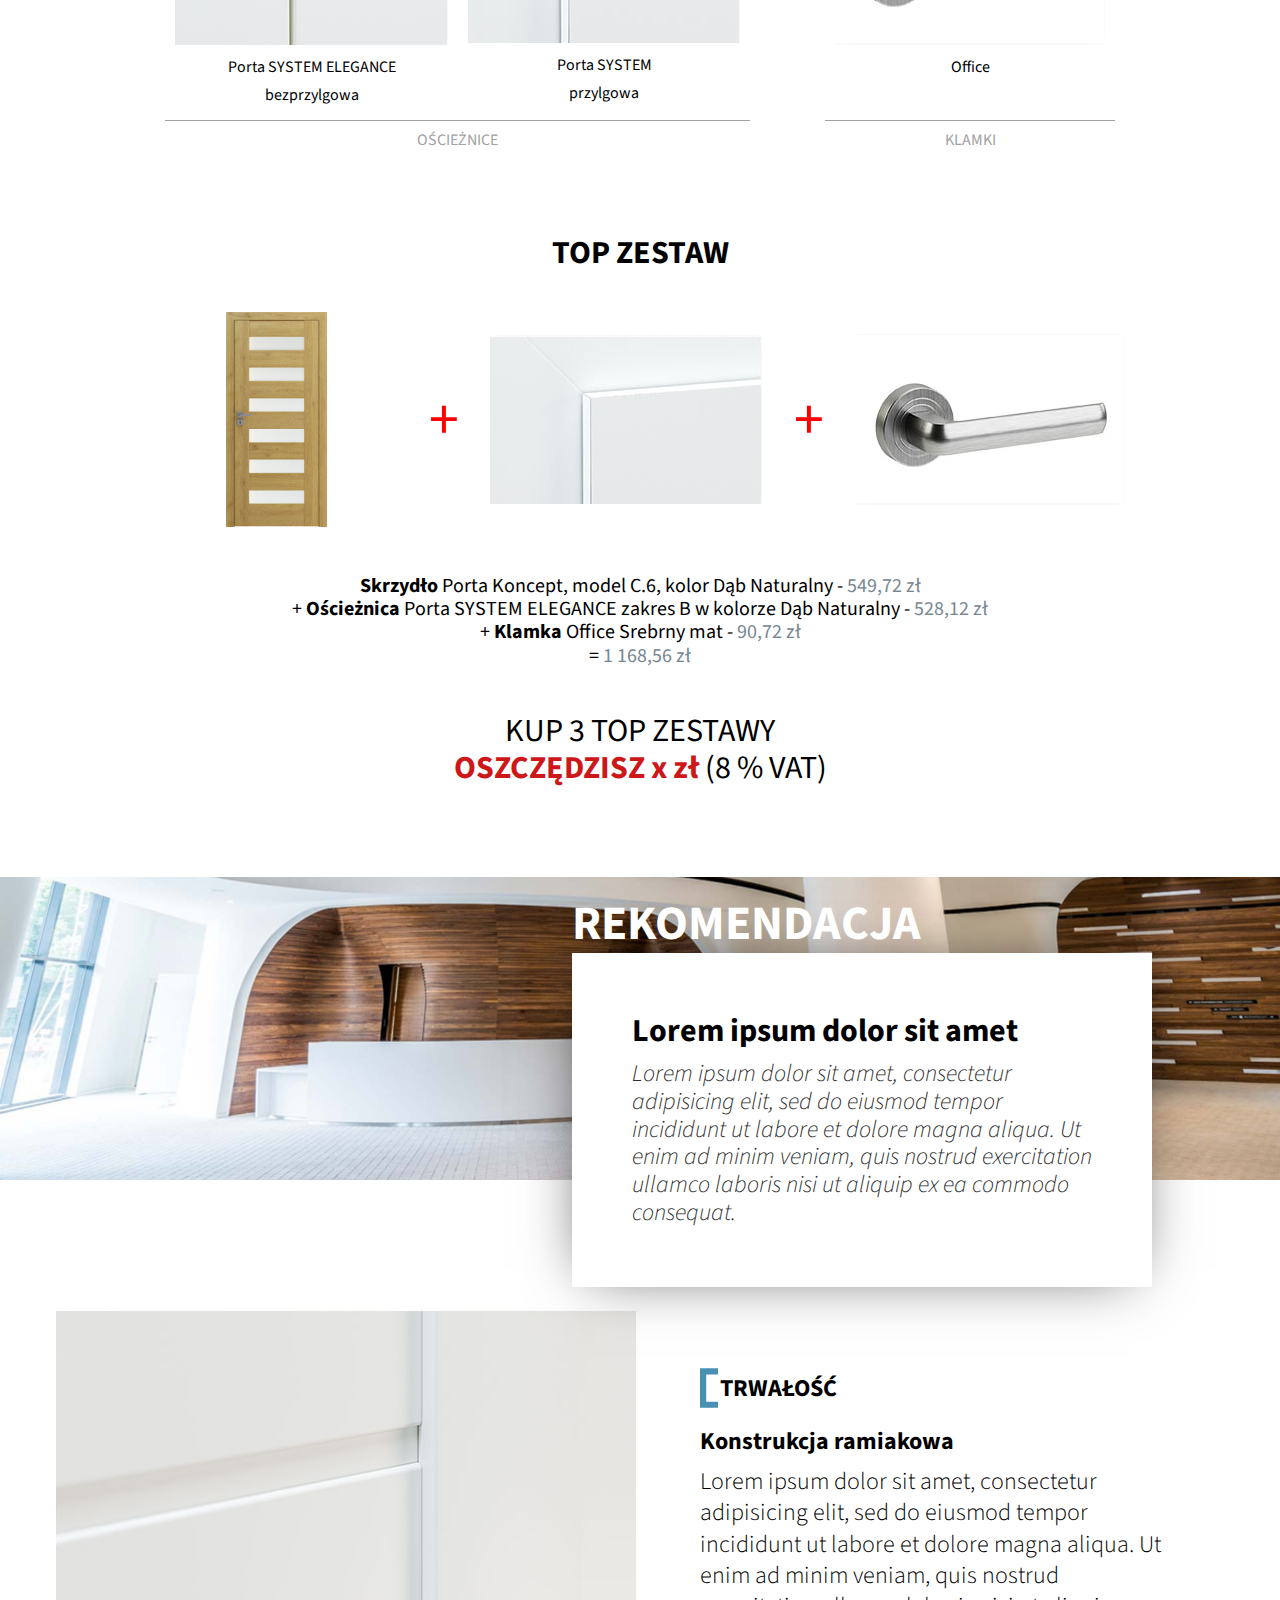
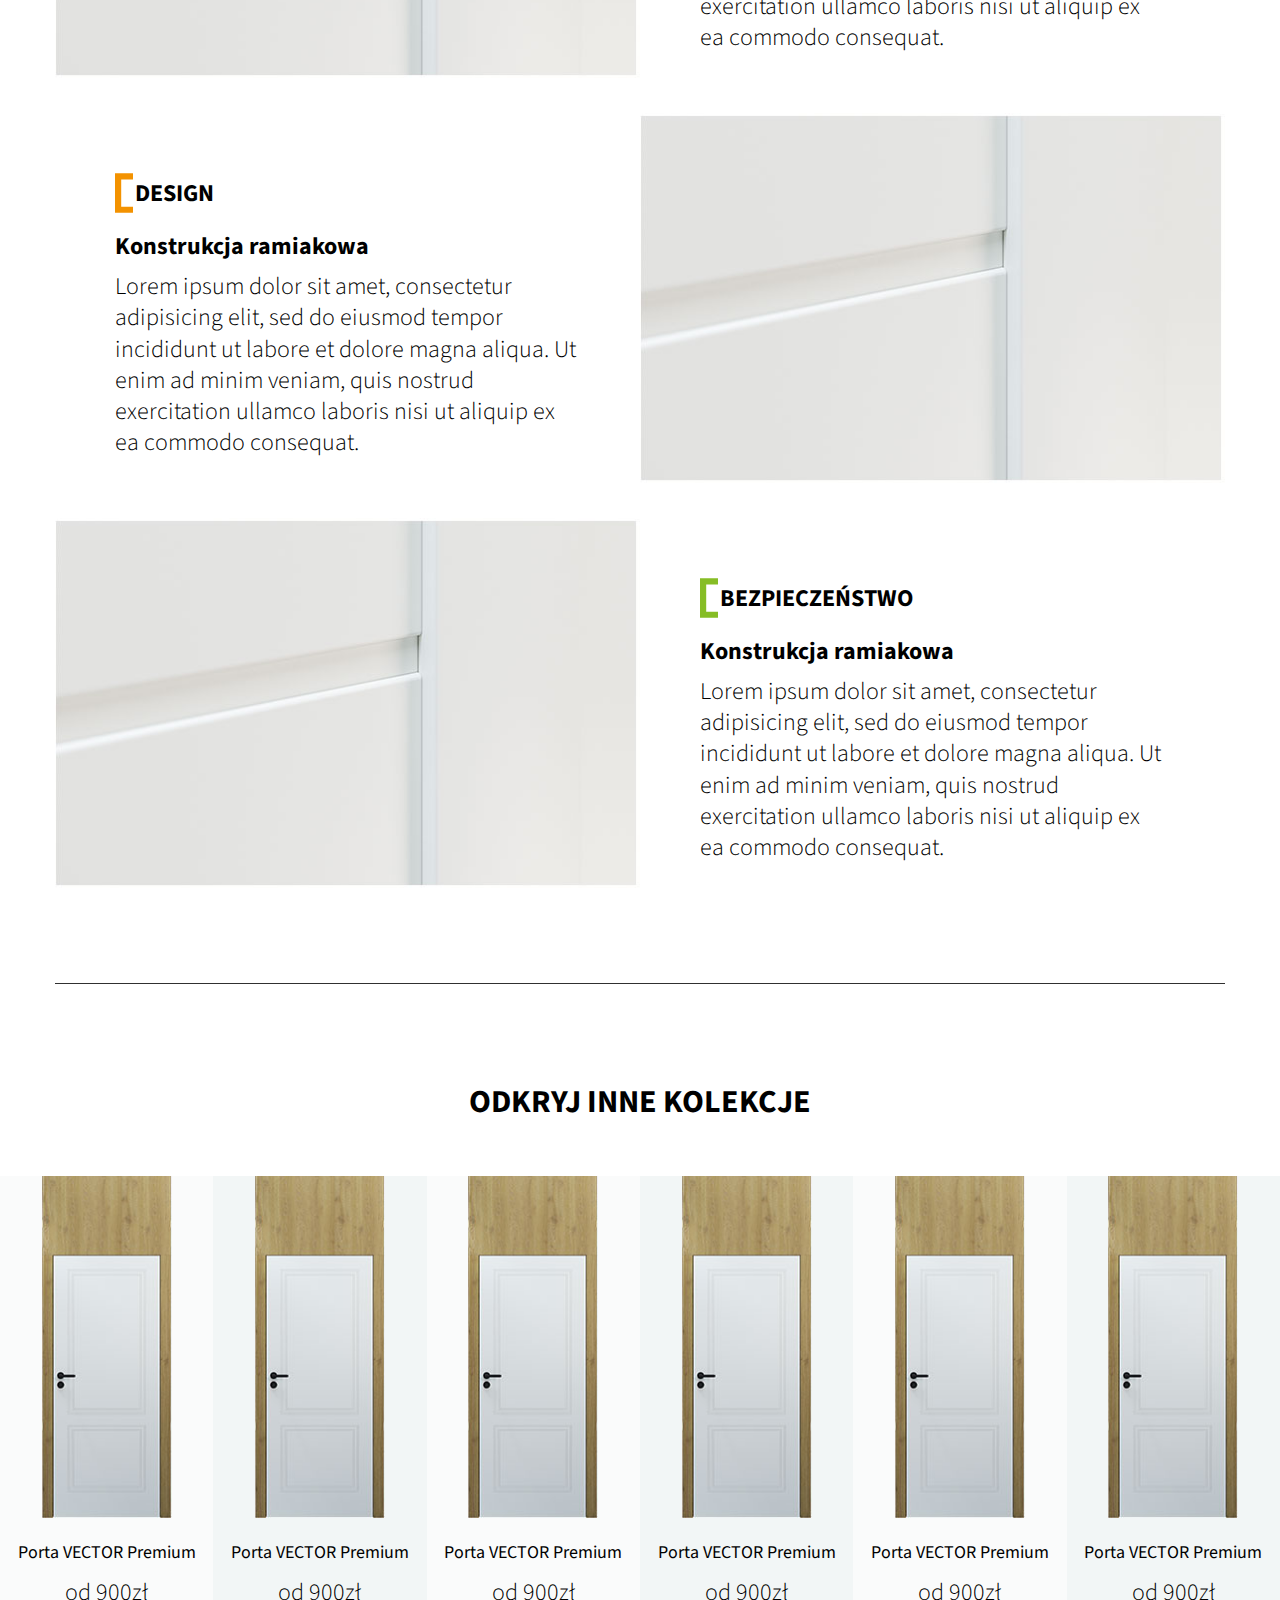
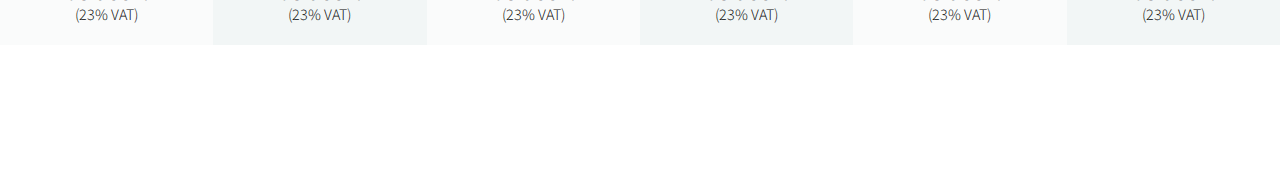
==== commit 3a062975: "update" ====
--- a/public/porta_koncept.html
+++ b/public/porta_koncept.html
@@ -9,6 +9,8 @@
     <link rel="stylesheet" href="css/owl.carousel.min.css">
     <link rel="stylesheet" href="css/owl.theme.default.min.css">
     <link rel="stylesheet" href="css/fontello/css/fontello.css">
+    <link rel="stylesheet" href="js/lightbox/css/lightbox.css">
+
     <link href="https://fonts.googleapis.com/css?family=Source+Sans+Pro:300,400,700" rel="stylesheet">
 
 
@@ -16,8 +18,8 @@
 
 <body class="collectionBody">
 
-    <header class="collectionHeader">
-        <div class="collectionHeaderWrapper">
+    <header class="blackBar">
+        <div class="blackBarWrapper">
             <a href="#"><span><i class="demo-icon icon-left-open"></i></span>Powrót do <b>Rekomendacje</b></a>
             <a href="index.html">Strona główna</a>
         </div>
@@ -310,6 +312,156 @@
           </div>
         </div>
       </div>
+
+      <div class="topSet">
+        <h2>TOP ZESTAW</h2>
+        <div class="topSetWrapper">
+          <div class="topSetItem">
+            <img src="img/doors/porta_koncept1.png" alt="">
+          </div>
+          <span class="plus">+</span>
+          <div class="topSetItem">
+            <img src="img/doors/extra2.jpg" alt="">
+          </div>
+          <span class="plus">+</span>
+          <div class="topSetItem">
+            <img src="img/doors/klamka.jpg" alt="">
+          </div>
+        </div>
+        <div class="topSetInfo">
+          <p><span class="boldText">Skrzydło</span> Porta Koncept, model C.6, kolor Dąb Naturalny - <span class="greyText">549,72 zł</span></p>
+          <p>+ <span class="boldText">Ościeżnica</span> Porta SYSTEM ELEGANCE zakres B w kolorze Dąb Naturalny - <span class="greyText">528,12 zł</span></p>
+          <p>+ <span class="boldText">Klamka</span> Office Srebrny mat - <span class="greyText">90,72 zł</span></p>
+          <p>= <span class="greyText">1 168,56 zł</span></p>
+        </div>
+        <h3 >KUP 3 TOP ZESTAWY</h3>
+        <h3 class="redText">OSZCZĘDZISZ x zł <span class="regularFont">(8 % VAT)</span></h3>
+      </div>
+    </section>
+
+    <section class="recomendation">
+      <div class="recomendationHeader">
+        <img src="img/rekomendacje.jpg" alt="">
+        <div class="recomendationHeaderBox">
+          <h2>REKOMENDACJA</h2>
+          <div class="recomendationHeaderBoxInner">
+            <h3>Lorem ipsum dolor sit amet</h3>
+            <p>Lorem ipsum dolor sit amet, consectetur adipisicing elit, sed do eiusmod tempor incididunt ut labore et dolore magna aliqua. Ut enim ad minim veniam, quis nostrud exercitation ullamco laboris nisi ut aliquip ex ea commodo consequat.</p>
+          </div>
+        </div>
+      </div>
+
+      <div class="recomendationBody">
+
+        <div class="recomendationBodyWrapper">
+          <div class="recomendationBodyItem">
+            <img src="img/trwalosc.jpg" alt="">
+            <div class="recomendationBodyItemInfo">
+              <div class="menuItem durabilityButton">
+                  <p>TRWAŁOŚĆ</p>
+              </div>
+              <h3>Konstrukcja ramiakowa</h3>
+              <p>Lorem ipsum dolor sit amet, consectetur adipisicing elit, sed do eiusmod tempor incididunt ut labore et dolore magna aliqua. Ut enim ad minim veniam, quis nostrud exercitation ullamco laboris nisi ut aliquip ex ea commodo consequat.</p>
+            </div>
+          </div>
+          <div class="recomendationBodyItem">
+            <img src="img/trwalosc.jpg" alt="">
+            <div class="recomendationBodyItemInfo">
+              <div class="menuItem designButton">
+                  <p>DESIGN</p>
+              </div>
+              <h3>Konstrukcja ramiakowa</h3>
+              <p>Lorem ipsum dolor sit amet, consectetur adipisicing elit, sed do eiusmod tempor incididunt ut labore et dolore magna aliqua. Ut enim ad minim veniam, quis nostrud exercitation ullamco laboris nisi ut aliquip ex ea commodo consequat.</p>
+            </div>
+          </div>
+          <div class="recomendationBodyItem">
+            <img src="img/trwalosc.jpg" alt="">
+            <div class="recomendationBodyItemInfo">
+              <div class="menuItem safetyButton">
+                  <p>BEZPIECZEŃSTWO</p>
+              </div>
+              <h3>Konstrukcja ramiakowa</h3>
+              <p>Lorem ipsum dolor sit amet, consectetur adipisicing elit, sed do eiusmod tempor incididunt ut labore et dolore magna aliqua. Ut enim ad minim veniam, quis nostrud exercitation ullamco laboris nisi ut aliquip ex ea commodo consequat.</p>
+            </div>
+          </div>
+        </div>
+      </div>
+    </section>
+
+    <section class="allCollectionsSlider">
+      <h2>ODKRYJ INNE KOLEKCJE</h2>
+      <div class="allCollectionsSliderWrapper owl-carousel owl-theme">
+          <div class="item">
+            <a href="#">
+              <img src="img/drzwi1.jpg" alt="test" />
+              <div class="itemInfoWrapper">
+                <h2>Porta VECTOR Premium</h2>
+                <h3>od 900zł</h3>
+                <p>(23% VAT)</p>
+              </div>
+            </a>
+          </div>
+          <div class="item">
+            <a href="#">
+              <img src="img/drzwi1.jpg" alt="test" />
+              <div class="itemInfoWrapper">
+                <h2>Porta VECTOR Premium</h2>
+                <h3>od 900zł</h3>
+                <p>(23% VAT)</p>
+              </div>
+            </a>
+          </div>
+          <div class="item">
+            <a href="#">
+              <img src="img/drzwi1.jpg" alt="test" />
+              <div class="itemInfoWrapper">
+                <h2>Porta VECTOR Premium</h2>
+                <h3>od 900zł</h3>
+                <p>(23% VAT)</p>
+              </div>
+            </a>
+          </div>
+          <div class="item">
+            <a href="#">
+              <img src="img/drzwi1.jpg" alt="test" />
+              <div class="itemInfoWrapper">
+                <h2>Porta VECTOR Premium</h2>
+                <h3>od 900zł</h3>
+                <p>(23% VAT)</p>
+              </div>
+            </a>
+          </div>
+          <div class="item">
+            <a href="#">
+              <img src="img/drzwi1.jpg" alt="test" />
+              <div class="itemInfoWrapper">
+                <h2>Porta VECTOR Premium</h2>
+                <h3>od 900zł</h3>
+                <p>(23% VAT)</p>
+              </div>
+            </a>
+          </div>
+          <div class="item">
+            <a href="#">
+              <img src="img/drzwi1.jpg" alt="test" />
+              <div class="itemInfoWrapper">
+                <h2>Porta VECTOR Premium</h2>
+                <h3>od 900zł</h3>
+                <p>(23% VAT)</p>
+              </div>
+            </a>
+          </div>
+          <div class="item">
+            <a href="#">
+              <img src="img/drzwi1.jpg" alt="test" />
+              <div class="itemInfoWrapper">
+                <h2>Porta VECTOR Premium</h2>
+                <h3>od 900zł</h3>
+                <p>(23% VAT)</p>
+              </div>
+            </a>
+          </div>
+      </div>
     </section>
 
     <footer class="footerBlock">
@@ -338,6 +490,8 @@
     <script src="js/jquery-3.1.1.min.js" type="text/javascript"></script>
     <script src="js/owl.carousel.min.js" type="text/javascript"></script>
     <script src="js/jquery.flip.min.js"></script>
+    <script src="js/lightbox/js/lightbox.js"></script>
+
     <script src="js/main.min.js" type="text/javascript"></script>
 
 </body>
--- a/public/css/default.min.css
+++ b/public/css/default.min.css
@@ -1,3 +1,3 @@
-﻿html,body,div,span,applet,object,iframe,h1,h2,h3,h4,h5,h6,p,blockquote,pre,a,abbr,acronym,address,big,cite,code,del,dfn,em,img,ins,kbd,q,s,samp,small,strike,strong,sub,sup,tt,var,b,u,i,center,dl,dt,dd,ol,ul,li,fieldset,form,label,legend,table,caption,tbody,tfoot,thead,tr,th,td,article,aside,canvas,details,embed,figure,figcaption,footer,header,hgroup,menu,nav,output,ruby,section,summary,time,mark,audio,video{margin:0;padding:0;border:0;font-size:100%;font:inherit;vertical-align:baseline}article,aside,details,figcaption,figure,footer,header,hgroup,menu,nav,section{display:block}body{line-height:1}ol,ul{list-style:none}blockquote,q{quotes:none}blockquote:before,blockquote:after{content:'';content:none}q:before,q:after{content:'';content:none}table{border-collapse:collapse;border-spacing:0}body{font-family:'Source Sans Pro', sans-serif;padding-bottom:64px}.container{max-width:1170px;margin:0 auto}.topCollectionsLogoWrapper{position:absolute;top:0;right:0;max-width:115px;max-height:230px}.topCollectionsLogoWrapper .topCollectionsLogoWrapperInner{background-color:#cd1719;color:white;width:100%;text-align:center;padding-top:45px;padding-bottom:10px;display:flex;flex-direction:column;justify-content:flex-end}.topCollectionsLogoWrapper .topCollectionsLogoWrapperInner h2{font-family:'Source Sans Pro', sans-serif;font-size:32px;font-weight:700;line-height:1.16}.topCollectionsLogoWrapper .topCollectionsLogoWrapperInner p{font-family:'Source Sans Pro', sans-serif;font-size:20px;font-weight:400;line-height:1.16}.topCollectionsLogoWrapper .topCollectionsLogoGuarantee{background-color:black;color:white;text-align:center;display:flex;flex-direction:column;justify-content:flex-end;width:100%;padding:15px 0}.topCollectionsLogoWrapper .topCollectionsLogoGuarantee p{font-family:'Source Sans Pro', sans-serif;font-size:18px;font-weight:700;line-height:1.16}.topCollectionsLogoWrapper .topCollectionsLogoGuarantee p span{font-family:'Source Sans Pro', sans-serif;font-size:76px;font-weight:700;line-height:1;margin-right:10px}.siteHeader{width:100%}.siteHeader .owl-carousel .owl-stage-outer .owl-stage .owl-item .item{position:relative;z-index:1;max-height:600px;overflow:hidden}.siteHeader .owl-carousel .owl-stage-outer .owl-stage .owl-item .item img{width:100%}.siteHeader .owl-carousel .owl-stage-outer .owl-stage .owl-item .item .leftNavArrow,.siteHeader .owl-carousel .owl-stage-outer .owl-stage .owl-item .item .rightNavArrow{position:absolute;z-index:3;height:100%;display:flex;align-items:center;color:white;font-size:72px;width:50%;top:0;transition:0.3s ease all;opacity:0}@media (max-width: 992px){.siteHeader .owl-carousel .owl-stage-outer .owl-stage .owl-item .item .leftNavArrow,.siteHeader .owl-carousel .owl-stage-outer .owl-stage .owl-item .item .rightNavArrow{display:none}}.siteHeader .owl-carousel .owl-stage-outer .owl-stage .owl-item .item .leftNavArrow:hover,.siteHeader .owl-carousel .owl-stage-outer .owl-stage .owl-item .item .rightNavArrow:hover{opacity:1}.siteHeader .owl-carousel .owl-stage-outer .owl-stage .owl-item .item .leftNavArrow i,.siteHeader .owl-carousel .owl-stage-outer .owl-stage .owl-item .item .rightNavArrow i{cursor:pointer}.siteHeader .owl-carousel .owl-stage-outer .owl-stage .owl-item .item .leftNavArrow{justify-content:flex-start;left:0}.siteHeader .owl-carousel .owl-stage-outer .owl-stage .owl-item .item .rightNavArrow{justify-content:flex-end;right:0}.siteHeader .owl-carousel .owl-stage-outer .owl-stage .owl-item .item .sliderText{position:absolute;top:0;z-index:2;width:100%;height:100%}.siteHeader .owl-carousel .owl-stage-outer .owl-stage .owl-item .item .sliderText .sliderTextPosition{max-width:1170px;margin:0 auto;display:flex;justify-content:space-between;flex-direction:column;height:100%;position:relative}.siteHeader .owl-carousel .owl-stage-outer .owl-stage .owl-item .item .sliderText .sliderTextPosition h1.logoWrapper{align-self:flex-start;position:relative;z-index:4}.siteHeader .owl-carousel .owl-stage-outer .owl-stage .owl-item .item .sliderText .sliderTextPosition h1.logoWrapper a{cursor:pointer;display:flex}.siteHeader .owl-carousel .owl-stage-outer .owl-stage .owl-item .item .sliderText .sliderTextPosition .topCollectionsLogoWrapper{position:absolute;top:0;right:0}@media (max-width: 992px){.siteHeader .owl-carousel .owl-stage-outer .owl-stage .owl-item .item .sliderText .sliderTextPosition .topCollectionsLogoWrapper{display:none}}.siteHeader .owl-carousel .owl-stage-outer .owl-stage .owl-item .item .sliderText .sliderTextPosition .sliderTextInner{max-height:426px;max-width:1170px;display:flex;color:white;justify-content:space-between;flex-basis:100%;position:relative}.siteHeader .owl-carousel .owl-stage-outer .owl-stage .owl-item .item .sliderText .sliderTextPosition .sliderTextInner .sliderTextInnerWrapper{background-color:rgba(0,177,148,0.75);padding:0 0 88px 100px;max-width:670px;flex-basis:65.8%;display:flex;justify-content:space-between}.siteHeader .owl-carousel .owl-stage-outer .owl-stage .owl-item .item .sliderText .sliderTextPosition .sliderTextInner .sliderTextInnerWrapper .sliderTextWrapper{max-width:470px}.siteHeader .owl-carousel .owl-stage-outer .owl-stage .owl-item .item .sliderText .sliderTextPosition .sliderTextInner .sliderTextInnerWrapper .sliderTextWrapper h2{font-family:'Source Sans Pro', sans-serif;font-size:36px;font-weight:700;line-height:1.16;padding-top:88px}.siteHeader .owl-carousel .owl-stage-outer .owl-stage .owl-item .item .sliderText .sliderTextPosition .sliderTextInner .sliderTextInnerWrapper .sliderTextWrapper p{padding-top:20px;font-family:'Source Sans Pro', sans-serif;font-size:24px;font-weight:400;line-height:1.16}.siteHeader .owl-carousel .owl-stage-outer .owl-stage .owl-item .item .sliderText .sliderTextPosition .sliderTextInner .sliderTextInnerWrapper .sliderPhotoWrapper{padding-top:20px;padding-right:20px}.siteHeader .menuBar{max-height:105px;display:flex;align-items:center;background-color:white;position:relative;-webkit-box-shadow:3px 3px 30px -7px rgba(0,0,0,0.75);-moz-box-shadow:3px 3px 30px -7px rgba(0,0,0,0.75);box-shadow:3px 3px 30px -7px rgba(0,0,0,0.75)}@media (max-width: 992px){.siteHeader .menuBar{max-height:none}}.siteHeader .menuBar .menuWrapper{display:flex;justify-content:space-around;align-items:center;flex-basis:100%;margin:0 auto}@media (max-width: 992px){.siteHeader .menuBar .menuWrapper{flex-wrap:wrap}}.siteHeader .menuBar .menuWrapper .menuItem{padding:30px;font-family:'Source Sans Pro', sans-serif;font-size:22px;font-weight:700;line-height:1.16;text-transform:uppercase;display:flex;flex-basis:33%;justify-content:center;align-items:center;position:relative;cursor:pointer;z-index:5;transition:0.6s ease all}@media (max-width: 992px){.siteHeader .menuBar .menuWrapper .menuItem{padding:10px 5px}}.siteHeader .menuBar .menuWrapper .menuItem.inactive{opacity:0.15}.siteHeader .menuBar .menuWrapper .menuItem.rotateArrow:after{transform:rotate(180deg)}.siteHeader .menuBar .menuWrapper .menuItem:nth-of-type(1):before{background-image:url("../img/ramka_pomaranczowy.svg")}.siteHeader .menuBar .menuWrapper .menuItem:nth-of-type(1):after{color:#f39200}.siteHeader .menuBar .menuWrapper .menuItem:nth-of-type(2):before{background-image:url("../img/ramka_zielona.svg")}.siteHeader .menuBar .menuWrapper .menuItem:nth-of-type(2):after{color:#86bd25}.siteHeader .menuBar .menuWrapper .menuItem:nth-of-type(3):before{background-image:url("../img/ramka_niebieski.svg")}.siteHeader .menuBar .menuWrapper .menuItem:nth-of-type(3):after{color:#4a90b3}.siteHeader .menuBar .menuWrapper .menuItem:before{content:'';display:block;width:30px;height:40px;background-repeat:no-repeat;background-size:contain;position:relative;left:10px}.siteHeader .menuBar .menuWrapper .menuItem:after{content:'\E802';font-family:'fontello';padding:0 15px;transition:0.6s ease all}.siteHeader .accessoriesWrapper{margin-top:1px;width:100%;position:absolute;z-index:5;background-color:white;-webkit-box-shadow:4px 15px 13px -15px rgba(0,0,0,0.75);-moz-box-shadow:4px 15px 13px -15px rgba(0,0,0,0.75);box-shadow:4px 15px 13px -15px rgba(0,0,0,0.75);display:none}.siteHeader .accessoriesWrapper .accessoriesWrapperInner{max-width:1170px;margin:0 auto;display:flex;justify-content:space-between;flex-wrap:wrap;padding:30px 20px 0}.siteHeader .accessoriesWrapper .accessoriesWrapperInner .accessoriesItem{flex-basis:45%;display:flex;align-items:center;padding:30px 0}@media (max-width: 992px){.siteHeader .accessoriesWrapper .accessoriesWrapperInner .accessoriesItem{flex-wrap:wrap;justify-content:center;flex-basis:100%}}.siteHeader .accessoriesWrapper .accessoriesWrapperInner .accessoriesItem .accessoriesItemPhoto{padding-right:30px}.siteHeader .accessoriesWrapper .accessoriesWrapperInner .accessoriesItem .accessoriesItemText h3{font-family:'Source Sans Pro', sans-serif;font-size:22px;font-weight:700;line-height:1.16;padding-bottom:18px}@media (max-width: 992px){.siteHeader .accessoriesWrapper .accessoriesWrapperInner .accessoriesItem .accessoriesItemText h3{padding-top:15px}}.siteHeader .accessoriesWrapper .accessoriesWrapperInner .accessoriesItem .accessoriesItemText p{font-family:'Source Sans Pro', sans-serif;font-size:18px;font-weight:300;line-height:1.16}section.topCollections{width:100%;background-color:#f2f6f6;padding-bottom:60px}section.topCollections .topCollectionsContainer{max-width:1170px;margin:0 auto}section.topCollections .topCollectionsContainer .topCollectionsWrapper h2{font-family:'Source Sans Pro', sans-serif;font-size:36px;font-weight:700;line-height:1.16;text-transform:uppercase;text-align:center;padding:40px 0}section.topCollections .topCollectionsContainer .topCollectionsWrapper .productsWrapper{display:flex;justify-content:space-around;flex-wrap:wrap;padding:0 20px}section.topCollections .topCollectionsContainer .topCollectionsWrapper .productsWrapper .productsWrapperInner{flex-basis:30%;padding:20px 0}section.topCollections .topCollectionsContainer .topCollectionsWrapper .productsWrapper .productsWrapperInner .productItemFront{max-height:700px;background-color:white;display:flex;flex-direction:column;align-items:center;transition:0.4s ease all;margin-bottom:30px;padding:0 30px;width:calc(100% - 60px)}section.topCollections .topCollectionsContainer .topCollectionsWrapper .productsWrapper .productsWrapperInner .productItemFront:hover{-webkit-box-shadow:0 10px 40px 10px rgba(0,0,0,0.15);-moz-box-shadow:0 10px 40px 10px rgba(0,0,0,0.15);box-shadow:0 10px 40px 10px rgba(0,0,0,0.15)}section.topCollections .topCollectionsContainer .topCollectionsWrapper .productsWrapper .productsWrapperInner .productItemFront img{max-width:180px}section.topCollections .topCollectionsContainer .topCollectionsWrapper .productsWrapper .productsWrapperInner .productItemFront h3{font-family:'Source Sans Pro', sans-serif;font-size:24px;font-weight:700;line-height:1.16;padding:40px 0 20px}section.topCollections .topCollectionsContainer .topCollectionsWrapper .productsWrapper .productsWrapperInner .productItemFront h4{font-family:'Source Sans Pro', sans-serif;font-size:36px;font-weight:300;line-height:1.16}section.topCollections .topCollectionsContainer .topCollectionsWrapper .productsWrapper .productsWrapperInner .productItemFront p{font-family:'Source Sans Pro', sans-serif;font-size:18px;font-weight:300;line-height:1.16}section.topCollections .topCollectionsContainer .topCollectionsWrapper .productsWrapper .productsWrapperInner .productItemFront .showMore{display:flex;padding:35px 0 15px;align-items:center;width:80%;justify-content:space-between;color:#00b194}section.topCollections .topCollectionsContainer .topCollectionsWrapper .productsWrapper .productsWrapperInner .productItemFront .showMore .turnProduct{cursor:pointer;flex-basis:50%;display:flex;justify-content:flex-end;margin-right:15px}section.topCollections .topCollectionsContainer .topCollectionsWrapper .productsWrapper .productsWrapperInner .productItemFront .showMore .turnProduct:before{content:'\E806';font-family:'fontello';margin-right:10px}section.topCollections .topCollectionsContainer .topCollectionsWrapper .productsWrapper .productsWrapperInner .productItemFront .showMore .blackLine{color:black}section.topCollections .topCollectionsContainer .topCollectionsWrapper .productsWrapper .productsWrapperInner .productItemFront .showMore .more{cursor:pointer;flex-basis:50%;display:flex;justify-content:flex-start;margin-left:15px}section.topCollections .topCollectionsContainer .topCollectionsWrapper .productsWrapper .productsWrapperInner .productItemFront .showMore .more a{font-family:'Source Sans Pro', sans-serif;font-size:18px;font-weight:300;line-height:1.16;color:#00b194;text-decoration:none}section.topCollections .topCollectionsContainer .topCollectionsWrapper .productsWrapper .productsWrapperInner .productItemFront .showMore .more:after{content:'\E801';font-family:'fontello';margin-left:10px}section.topCollections .topCollectionsContainer .topCollectionsWrapper .productsWrapper .productsWrapperInner .productItemFront.promotion{border:2px solid #cd1719;position:relative}section.topCollections .topCollectionsContainer .topCollectionsWrapper .productsWrapper .productsWrapperInner .productItemFront.promotion .promotionBar{position:absolute;top:100px;right:0;background-color:#cd1719;padding:10px 15px;display:flex;align-items:center;max-height:50px;cursor:pointer;transition:.3s ease all;max-width:160px}section.topCollections .topCollectionsContainer .topCollectionsWrapper .productsWrapper .productsWrapperInner .productItemFront.promotion .promotionBar span{transition:.7s ease all}section.topCollections .topCollectionsContainer .topCollectionsWrapper .productsWrapper .productsWrapperInner .productItemFront.promotion .promotionBar span.rotated{transform:rotate(225deg)}section.topCollections .topCollectionsContainer .topCollectionsWrapper .productsWrapper .productsWrapperInner .productItemFront.promotion .promotionBar .promotionInner{background-color:rgba(205,23,25,0.75);max-width:160px;position:absolute;color:white;width:calc(100% - 30px);right:0;top:55px;padding:15px;display:none;font-family:'Source Sans Pro', sans-serif;font-size:16px;font-weight:300;line-height:1.16}section.topCollections .topCollectionsContainer .topCollectionsWrapper .productsWrapper .productsWrapperInner .productItemFront.promotion .promotionBar .plus{color:white;font-family:'Source Sans Pro', sans-serif;font-size:29px;font-weight:700;line-height:1.16;margin-right:10px}section.topCollections .topCollectionsContainer .topCollectionsWrapper .productsWrapper .productsWrapperInner .productItemFront.promotion .promotionBar p{color:white;text-transform:uppercase;font-family:'Source Sans Pro', sans-serif;font-size:20px;font-weight:700;line-height:1.16}section.topCollections .topCollectionsContainer .topCollectionsWrapper .productsWrapper .productsWrapperInner .productItemBack{flex-basis:27%;background-color:white;display:flex;flex-direction:column;align-items:center;margin-bottom:30px;transition:1s ease all;padding:0 30px}section.topCollections .topCollectionsContainer .topCollectionsWrapper .productsWrapper .productsWrapperInner .productItemBack:hover{-webkit-box-shadow:0 10px 40px 10px rgba(0,0,0,0.15);-moz-box-shadow:0 10px 40px 10px rgba(0,0,0,0.15);box-shadow:0 10px 40px 10px rgba(0,0,0,0.15)}section.topCollections .topCollectionsContainer .topCollectionsWrapper .productsWrapper .productsWrapperInner .productItemBack img{max-width:100px}section.topCollections .topCollectionsContainer .topCollectionsWrapper .productsWrapper .productsWrapperInner .productItemBack h3{font-family:'Source Sans Pro', sans-serif;font-size:24px;font-weight:700;line-height:1.16;padding:40px 0 20px}section.topCollections .topCollectionsContainer .topCollectionsWrapper .productsWrapper .productsWrapperInner .productItemBack h4{font-family:'Source Sans Pro', sans-serif;font-size:36px;font-weight:300;line-height:1.16;padding:20px 0 15px}section.topCollections .topCollectionsContainer .topCollectionsWrapper .productsWrapper .productsWrapperInner .productItemBack p{font-family:'Source Sans Pro', sans-serif;font-size:16px;font-weight:300;line-height:1.3}section.topCollections .topCollectionsContainer .topCollectionsWrapper .productsWrapper .productsWrapperInner .productItemBack .productInfo{font-family:'Source Sans Pro', sans-serif;font-size:18px;font-weight:300;line-height:1.5;text-align:center;border-bottom:1px solid black;border-top:1px solid black;padding:15px 0}section.topCollections .topCollectionsContainer .topCollectionsWrapper .productsWrapper .productsWrapperInner .productItemBack .showMore{display:flex;padding:10px 0;align-items:center;color:#00b194}section.topCollections .topCollectionsContainer .topCollectionsWrapper .productsWrapper .productsWrapperInner .productItemBack .showMore .turnProduct{padding-top:20px;cursor:pointer;flex-basis:50%;font-size:35px}section.videoSection{width:100%}section.videoSection .videoWrapper{max-width:1920px;margin:0 auto}section.videoSection .videoWrapper video{width:100%}footer.footerBlock{position:fixed;bottom:0;z-index:10;background-color:#303030;width:100%;max-height:64px}footer.footerBlock .footerWrapper{max-width:1170px;margin:0 auto;color:white;display:flex;padding:12px 40px;justify-content:space-between;align-items:center}@media (max-width: 500px){footer.footerBlock .footerWrapper{padding:12px 10px}}footer.footerBlock .footerWrapper .footerItems{display:flex}footer.footerBlock .footerWrapper .footerItems .footerItem{display:flex;padding:0 15px}@media (max-width: 500px){footer.footerBlock .footerWrapper .footerItems .footerItem{padding:0 5px;align-items:center}}footer.footerBlock .footerWrapper .footerItems .footerItem a{color:white;text-decoration:none;text-transform:uppercase}footer.footerBlock .footerWrapper .footerItems .footerItem.katalog span{display:block;padding-right:8px}footer.footerBlock .footerWrapper .footerItems .footerItem.shop span{display:block;padding-right:8px}footer.footerBlock .footerColors{height:5px;width:105%;display:flex;left:0;bottom:0}footer.footerBlock .footerColors .footerColor{flex-basis:33%;display:block}footer.footerBlock .footerColors .footerColor:nth-of-type(1){background-color:#f39200}footer.footerBlock .footerColors .footerColor:nth-of-type(2){background-color:#86bd25}footer.footerBlock .footerColors .footerColor:nth-of-type(3){background-color:#4a90b3}body.collectionBody{padding-top:60px;overflowx:hidden}header.collectionHeader{position:fixed;z-index:10;top:0;width:100%;background-color:black;max-height:60px}header.collectionHeader .collectionHeaderWrapper{max-width:1440px;margin:0 auto;display:flex;justify-content:flex-start}header.collectionHeader .collectionHeaderWrapper a{text-decoration:none;color:white;font-family:'Source Sans Pro', sans-serif;font-size:16px;font-weight:400;line-height:1.16;padding:20px 15px;display:flex;align-items:center}@media (max-width: 550px){header.collectionHeader .collectionHeaderWrapper a{padding:20px 5px}}header.collectionHeader .collectionHeaderWrapper a span{font-family:'Source Sans Pro', sans-serif;font-size:8px;font-weight:300;line-height:1.16;padding-right:5px}header.collectionHeader .collectionHeaderWrapper a b{font-family:'Source Sans Pro', sans-serif;font-size:16px;font-weight:700;line-height:1.16;padding-left:5px}section.doorPresentation{max-width:1630px;margin:0 auto;padding:68px 20px;position:relative}section.doorPresentation .topCollectionsLogoWrapper.collectionSite{top:-2px;right:0}@media (max-width: 1440px){section.doorPresentation .topCollectionsLogoWrapper.collectionSite{display:none}}section.doorPresentation .doorPresentationWrapper{display:flex;justify-content:space-between;flex-wrap:wrap}@media (max-width: 992px){section.doorPresentation .doorPresentationWrapper{display:block}}section.doorPresentation .doorPresentationWrapper .modelPart{flex-basis:34.6%;display:flex;flex-wrap:wrap;justify-content:center}@media (max-width: 992px){section.doorPresentation .doorPresentationWrapper .modelPart{flex-basis:100%}}@media (max-width: 500px){section.doorPresentation .doorPresentationWrapper .modelPart img{max-height:250px}}section.doorPresentation .doorPresentationWrapper .modelPart .doorsInfo{display:flex;justify-content:center;align-items:center;padding-top:20px}@media (max-width: 992px){section.doorPresentation .doorPresentationWrapper .modelPart .doorsInfo{flex-basis:70%;padding:20px}}section.doorPresentation .doorPresentationWrapper .modelPart .doorsInfo .doorsInfoItem{text-align:center;padding:0 10px}section.doorPresentation .doorPresentationWrapper .modelPart .doorsInfo .doorsInfoItem h2.model{font-family:'Source Sans Pro', sans-serif;font-size:32px;font-weight:700;line-height:1.16}section.doorPresentation .doorPresentationWrapper .modelPart .doorsInfo .doorsInfoItem h2.color,section.doorPresentation .doorPresentationWrapper .modelPart .doorsInfo .doorsInfoItem h2.type{font-family:'Source Sans Pro', sans-serif;font-size:16px;font-weight:400;line-height:1.16}section.doorPresentation .doorPresentationWrapper .modelPart .doorsInfo .doorsInfoItem p{color:#a2a2a2;padding-top:10px}section.doorPresentation .doorPresentationWrapper .modelPart .doorsInfo .greyLine{height:1px;width:80%;display:block;background-color:#a2a2a2;margin:10px 0;padding:0 5px;position:relative;top:-10px;max-width:30px}section.doorPresentation .doorPresentationWrapper .infoPart{flex-basis:48.7%;display:flex;flex-direction:column;justify-content:space-between;max-width:570px}@media (max-width: 992px){section.doorPresentation .doorPresentationWrapper .infoPart{flex-basis:100%;margin:0 auto}}section.doorPresentation .doorPresentationWrapper .infoPart .infoPartWrapper .infoHead{display:flex;justify-content:space-between;align-items:flex-end;padding-bottom:50px}@media (max-width: 500px){section.doorPresentation .doorPresentationWrapper .infoPart .infoPartWrapper .infoHead{flex-direction:column;justify-content:center;align-items:center;text-align:center;padding:20px 0}}section.doorPresentation .doorPresentationWrapper .infoPart .infoPartWrapper .infoHead .collectionName{font-family:'Source Sans Pro', sans-serif;font-size:36px;font-weight:700;line-height:1.16}section.doorPresentation .doorPresentationWrapper .infoPart .infoPartWrapper .infoHead .collectionPrice{font-family:'Source Sans Pro', sans-serif;font-size:16px;font-weight:300;line-height:1.16;color:#303030}@media (max-width: 500px){section.doorPresentation .doorPresentationWrapper .infoPart .infoPartWrapper .infoHead .collectionPrice{padding:15px 0 20px}}section.doorPresentation .doorPresentationWrapper .infoPart .infoPartWrapper .infoHead .collectionPrice span{font-family:'Source Sans Pro', sans-serif;font-size:36px;font-weight:300;line-height:1.16}section.doorPresentation .doorPresentationWrapper .infoPart .infoPartWrapper .collectionBenefits h2{font-family:'Source Sans Pro', sans-serif;font-size:16px;font-weight:300;line-height:1.16;padding-bottom:10px}section.doorPresentation .doorPresentationWrapper .infoPart .infoPartWrapper .collectionBenefits p{font-family:'Source Sans Pro', sans-serif;font-size:16px;font-weight:300;line-height:1.16;padding:5px 0 5px 30px;display:flex;align-items:center;position:relative}section.doorPresentation .doorPresentationWrapper .infoPart .infoPartWrapper .collectionBenefits p span.plus{color:#cd1719;font-family:'Source Sans Pro', sans-serif;font-size:32px;font-weight:400;line-height:1.16;position:absolute;top:-5px;left:0}section.doorPresentation .doorPresentationWrapper .infoPart .colorsWrapper{padding-top:25px}section.doorPresentation .doorPresentationWrapper .infoPart .colorsWrapper h2{font-family:'Source Sans Pro', sans-serif;font-size:16px;font-weight:300;line-height:1.16;padding-bottom:5px}section.doorPresentation .doorPresentationWrapper .infoPart .colorsWrapper .collectionSlider{display:flex}section.doorPresentation .doorPresentationWrapper .infoPart .colorsWrapper .collectionSlider .collectionSliderWrapper{width:calc(100% - 50px)}section.doorPresentation .doorPresentationWrapper .infoPart .colorsWrapper .collectionSlider .collectionSliderWrapper .item{flex-basis:23%;padding:20px 10px;transition:0.4s ease all;margin:0px 0 35px;position:relative}section.doorPresentation .doorPresentationWrapper .infoPart .colorsWrapper .collectionSlider .collectionSliderWrapper .item:hover{-webkit-box-shadow:10px 10px 40px -10px rgba(0,0,0,0.7);-moz-box-shadow:10px 10px 40px -10px rgba(0,0,0,0.7);box-shadow:10px 10px 40px -10px rgba(0,0,0,0.7)}section.doorPresentation .doorPresentationWrapper .infoPart .colorsWrapper .collectionSlider .collectionSliderWrapper .item img{max-width:68px;margin:0 auto}section.doorPresentation .doorPresentationWrapper .infoPart .colorsWrapper .collectionSlider .collectionSliderWrapper .item .topColor{position:absolute;top:0px;left:calc(50% - 26px);color:white;background-color:#cd1719;padding:10px 8px;text-align:center}section.doorPresentation .doorPresentationWrapper .infoPart .colorsWrapper .collectionSlider .collectionSliderWrapper .item .topColor h3{font-family:'Source Sans Pro', sans-serif;font-size:18px;font-weight:700;line-height:1}section.doorPresentation .doorPresentationWrapper .infoPart .colorsWrapper .collectionSlider .collectionSliderWrapper .item .topColor p{font-family:'Source Sans Pro', sans-serif;font-size:16px;font-weight:400;line-height:1}section.doorPresentation .doorPresentationWrapper .infoPart .colorsWrapper .collectionSlider .collectionSliderWrapper .item .itemInfoWrapper{text-align:center;display:flex;flex-direction:column;align-items:center}section.doorPresentation .doorPresentationWrapper .infoPart .colorsWrapper .collectionSlider .collectionSliderWrapper .item .itemInfoWrapper h2{font-family:'Source Sans Pro', sans-serif;font-size:16px;font-weight:400;line-height:1.16;padding:24px 0 10px}section.doorPresentation .doorPresentationWrapper .infoPart .colorsWrapper .collectionSlider .collectionSliderWrapper .item .itemInfoWrapper h3{font-family:'Source Sans Pro', sans-serif;font-size:16px;font-weight:400;line-height:1.16;padding-top:5px}section.doorPresentation .doorPresentationWrapper .infoPart .colorsWrapper .collectionSlider .collectionSliderWrapper .item .itemInfoWrapper span{height:1px;width:80%;display:block;background-color:#a2a2a2;margin:10px}section.doorPresentation .doorPresentationWrapper .infoPart .colorsWrapper .collectionSlider .collectionSliderWrapper .item .itemInfoWrapper p{font-family:'Source Sans Pro', sans-serif;font-size:16px;font-weight:400;line-height:1.16;color:#a2a2a2}section.doorPresentation .doorPresentationWrapper .infoPart .colorsWrapper .collectionSlider .navArrow{display:flex;align-items:center;justify-content:center}section.doorPresentation .doorPresentationWrapper .infoPart .colorsWrapper .collectionSlider .navArrow:hover{cursor:pointer}section.doorPresentation .doorPresentationWrapper .infoPart .seeMoreWrapper{display:flex;flex-wrap:wrap;justify-content:center}section.doorPresentation .doorPresentationWrapper .infoPart .seeMoreWrapper p{font-family:'Source Sans Pro', sans-serif;font-size:16px;font-weight:400;line-height:1.16;margin-right:25px}section.doorPresentation .doorPresentationWrapper .infoPart .seeMoreWrapper a{color:#00b194;font-family:'Source Sans Pro', sans-serif;font-size:16px;font-weight:400;line-height:1.16;text-decoration:none;display:flex;align-items:center}@media (max-width: 400px){section.doorPresentation .doorPresentationWrapper .infoPart .seeMoreWrapper a{padding-top:15px}}section.doorPresentation .doorPresentationWrapper .infoPart .seeMoreWrapper a:after{content:'\E801';font-family:'fontello';margin-left:10px;font-size:14px}section.modelsSlider{background-color:#f2f6f6;-webkit-box-shadow:inset -2px 1px 59px -19px rgba(0,0,0,0.75);-moz-box-shadow:inset -2px 1px 59px -19px rgba(0,0,0,0.75);box-shadow:inset -2px 1px 59px -19px rgba(0,0,0,0.75);padding-bottom:15px}section.modelsSlider h2{font-family:'Source Sans Pro', sans-serif;font-size:32px;font-weight:700;line-height:1.16;text-align:center;padding:40px 0}section.modelsSlider .modelsSliderWrapper{display:flex;align-items:center}section.modelsSlider .modelsSliderWrapper .navArrow{cursor:pointer}section.modelsSlider .modelsSliderWrapper .modelsSliderWrapperInner{padding:0 20px;width:calc(100% - 90px)}section.modelsSlider .modelsSliderWrapper .modelsSliderWrapperInner .item{padding:20px;background-color:white;text-align:center}section.modelsSlider .modelsSliderWrapper .modelsSliderWrapperInner .item img{max-width:100px;margin:0 auto}section.modelsSlider .modelsSliderWrapper .modelsSliderWrapperInner .item h2{font-family:'Source Sans Pro', sans-serif;font-size:16px;font-weight:400;line-height:1.16;color:#a2a2a2;padding:20px 0 10px}section.modelsSlider .modelsSliderWrapper .modelsSliderWrapperInner .item h3{font-family:'Source Sans Pro', sans-serif;font-size:32px;font-weight:400;line-height:1.16}section.modelsSlider .modelsSliderWrapper .modelsSliderWrapperInner .owl-dots{padding-top:20px}section.modelsSlider .modelsSliderWrapper .modelsSliderWrapperInner .owl-dots button.owl-dot{outline:none}section.modelsSlider .modelsSliderWrapper .modelsSliderWrapperInner .owl-dots button.owl-dot span{background-color:black;width:40px;height:1px}section.modelsSlider .modelsSliderWrapper .modelsSliderWrapperInner .owl-dots button.owl-dot.active span{background-color:#00b194;height:3px}section.extraProducts .extraProductsWrapper{max-width:970px;margin:0 auto}section.extraProducts .extraProductsWrapper h2{font-family:'Source Sans Pro', sans-serif;font-size:32px;font-weight:700;line-height:1.16;text-align:center;padding:40px 0}section.extraProducts .extraProductsWrapper .extraProductsWrapperInner{display:flex;justify-content:space-between;flex-wrap:wrap}@media (max-width: 992px){section.extraProducts .extraProductsWrapper .extraProductsWrapperInner{justify-content:center}}section.extraProducts .extraProductsWrapper .extraProductsWrapperInner .accesorries{display:flex;justify-content:space-between;position:relative;padding-bottom:45px;margin:0 10px 45px 10px}@media (max-width: 600px){section.extraProducts .extraProductsWrapper .extraProductsWrapperInner .accesorries{flex-wrap:wrap}}section.extraProducts .extraProductsWrapper .extraProductsWrapperInner .accesorries:after{content:'';font-family:'Source Sans Pro', sans-serif;font-size:16px;font-weight:400;line-height:1.16;color:#a2a2a2;padding-top:10px;border-top:1px solid #a2a2a2;position:absolute;bottom:0;width:100%;text-align:center}section.extraProducts .extraProductsWrapper .extraProductsWrapperInner .accesorries .item{padding:0 10px;text-align:center}@media (max-width: 992px){section.extraProducts .extraProductsWrapper .extraProductsWrapperInner .accesorries .item{flex-basis:100%}}section.extraProducts .extraProductsWrapper .extraProductsWrapperInner .accesorries .item h2{font-family:'Source Sans Pro', sans-serif;font-size:16px;font-weight:400;line-height:1.16;padding:10px 0}section.extraProducts .extraProductsWrapper .extraProductsWrapperInner .accesorries .item p{font-family:'Source Sans Pro', sans-serif;font-size:16px;font-weight:400;line-height:1.16}section.extraProducts .extraProductsWrapper .extraProductsWrapperInner .accesorries.leftSide{flex-basis:49.15%}section.extraProducts .extraProductsWrapper .extraProductsWrapperInner .accesorries.leftSide:after{content:'OŚCIEŻNICE'}section.extraProducts .extraProductsWrapper .extraProductsWrapperInner .accesorries.rightSide{flex-basis:23%}section.extraProducts .extraProductsWrapper .extraProductsWrapperInner .accesorries.rightSide:after{content:'KLAMKI'}
+﻿html,body,div,span,applet,object,iframe,h1,h2,h3,h4,h5,h6,p,blockquote,pre,a,abbr,acronym,address,big,cite,code,del,dfn,em,img,ins,kbd,q,s,samp,small,strike,strong,sub,sup,tt,var,b,u,i,center,dl,dt,dd,ol,ul,li,fieldset,form,label,legend,table,caption,tbody,tfoot,thead,tr,th,td,article,aside,canvas,details,embed,figure,figcaption,footer,header,hgroup,menu,nav,output,ruby,section,summary,time,mark,audio,video{margin:0;padding:0;border:0;font-size:100%;font:inherit;vertical-align:baseline}article,aside,details,figcaption,figure,footer,header,hgroup,menu,nav,section{display:block}body{line-height:1}ol,ul{list-style:none}blockquote,q{quotes:none}blockquote:before,blockquote:after{content:'';content:none}q:before,q:after{content:'';content:none}table{border-collapse:collapse;border-spacing:0}body{font-family:'Source Sans Pro', sans-serif;padding-bottom:64px}.container{max-width:1170px;margin:0 auto}.redText{color:#cd1719;font-weight:700 !important}.regularFont{font-weight:400;color:black}.boldText{font-weight:700}.greyText{color:#778692}.topCollectionsLogoWrapper{position:absolute;top:0;right:0;max-width:115px;max-height:230px}.topCollectionsLogoWrapper .topCollectionsLogoWrapperInner{background-color:#cd1719;color:white;width:100%;text-align:center;padding-top:45px;padding-bottom:10px;display:flex;flex-direction:column;justify-content:flex-end}.topCollectionsLogoWrapper .topCollectionsLogoWrapperInner h2{font-family:'Source Sans Pro', sans-serif;font-size:32px;font-weight:700;line-height:1.16}.topCollectionsLogoWrapper .topCollectionsLogoWrapperInner p{font-family:'Source Sans Pro', sans-serif;font-size:20px;font-weight:400;line-height:1.16}.topCollectionsLogoWrapper .topCollectionsLogoGuarantee{background-color:black;color:white;text-align:center;display:flex;flex-direction:column;justify-content:flex-end;width:100%;padding:15px 0}.topCollectionsLogoWrapper .topCollectionsLogoGuarantee p{font-family:'Source Sans Pro', sans-serif;font-size:18px;font-weight:700;line-height:1.16}.topCollectionsLogoWrapper .topCollectionsLogoGuarantee p span{font-family:'Source Sans Pro', sans-serif;font-size:76px;font-weight:700;line-height:1;margin-right:10px}.menuItem{padding:30px;font-family:'Source Sans Pro', sans-serif;font-size:22px;font-weight:700;line-height:1.16;text-transform:uppercase;display:flex;flex-basis:33%;justify-content:center;align-items:center;position:relative;cursor:pointer;z-index:5;transition:0.6s ease all}@media (max-width: 992px){.menuItem{padding:10px 5px}}.menuItem.inactive{opacity:0.15}.menuItem.rotateArrow:after{transform:rotate(180deg)}.menuItem:nth-of-type(1):before{background-image:url("../img/ramka_pomaranczowy.svg")}.menuItem:nth-of-type(1):after{color:#f39200}.menuItem:nth-of-type(2):before{background-image:url("../img/ramka_zielona.svg")}.menuItem:nth-of-type(2):after{color:#86bd25}.menuItem:nth-of-type(3):before{background-image:url("../img/ramka_niebieski.svg")}.menuItem:nth-of-type(3):after{color:#4a90b3}.menuItem:before{content:'';display:block;width:30px;height:40px;background-repeat:no-repeat;background-size:contain;position:relative;left:10px}.menuItem:after{content:'\E802';font-family:'fontello';padding:0 15px;transition:0.6s ease all}header.blackBar{position:fixed;z-index:10;top:0;width:100%;background-color:black;max-height:60px}header.blackBar .blackBarWrapper{max-width:1440px;margin:0 auto;display:flex;justify-content:flex-start}header.blackBar .blackBarWrapper a{text-decoration:none;color:white;font-family:'Source Sans Pro', sans-serif;font-size:16px;font-weight:400;line-height:1.16;padding:20px 15px;display:flex;align-items:center}@media (max-width: 550px){header.blackBar .blackBarWrapper a{padding:20px 5px}}header.blackBar .blackBarWrapper a span{font-family:'Source Sans Pro', sans-serif;font-size:8px;font-weight:300;line-height:1.16;padding-right:5px}header.blackBar .blackBarWrapper a b{font-family:'Source Sans Pro', sans-serif;font-size:16px;font-weight:700;line-height:1.16;padding-left:5px}.siteHeader{width:100%}.siteHeader .owl-carousel .owl-stage-outer .owl-stage .owl-item .item{position:relative;z-index:1;max-height:600px;overflow:hidden}.siteHeader .owl-carousel .owl-stage-outer .owl-stage .owl-item .item img{width:100%}.siteHeader .owl-carousel .owl-stage-outer .owl-stage .owl-item .item .leftNavArrow,.siteHeader .owl-carousel .owl-stage-outer .owl-stage .owl-item .item .rightNavArrow{position:absolute;z-index:3;height:100%;display:flex;align-items:center;color:white;font-size:72px;width:50%;top:0;transition:0.3s ease all;opacity:0}@media (max-width: 992px){.siteHeader .owl-carousel .owl-stage-outer .owl-stage .owl-item .item .leftNavArrow,.siteHeader .owl-carousel .owl-stage-outer .owl-stage .owl-item .item .rightNavArrow{display:none}}.siteHeader .owl-carousel .owl-stage-outer .owl-stage .owl-item .item .leftNavArrow:hover,.siteHeader .owl-carousel .owl-stage-outer .owl-stage .owl-item .item .rightNavArrow:hover{opacity:1}.siteHeader .owl-carousel .owl-stage-outer .owl-stage .owl-item .item .leftNavArrow i,.siteHeader .owl-carousel .owl-stage-outer .owl-stage .owl-item .item .rightNavArrow i{cursor:pointer}.siteHeader .owl-carousel .owl-stage-outer .owl-stage .owl-item .item .leftNavArrow{justify-content:flex-start;left:0}.siteHeader .owl-carousel .owl-stage-outer .owl-stage .owl-item .item .rightNavArrow{justify-content:flex-end;right:0}.siteHeader .owl-carousel .owl-stage-outer .owl-stage .owl-item .item .sliderText{position:absolute;top:0;z-index:2;width:100%;height:100%}.siteHeader .owl-carousel .owl-stage-outer .owl-stage .owl-item .item .sliderText .sliderTextPosition{max-width:1170px;margin:0 auto;display:flex;justify-content:space-between;flex-direction:column;height:100%;position:relative}.siteHeader .owl-carousel .owl-stage-outer .owl-stage .owl-item .item .sliderText .sliderTextPosition h1.logoWrapper{align-self:flex-start;position:relative;z-index:4}.siteHeader .owl-carousel .owl-stage-outer .owl-stage .owl-item .item .sliderText .sliderTextPosition h1.logoWrapper a{cursor:pointer;display:flex}.siteHeader .owl-carousel .owl-stage-outer .owl-stage .owl-item .item .sliderText .sliderTextPosition .topCollectionsLogoWrapper{position:absolute;top:0;right:0}@media (max-width: 992px){.siteHeader .owl-carousel .owl-stage-outer .owl-stage .owl-item .item .sliderText .sliderTextPosition .topCollectionsLogoWrapper{display:none}}.siteHeader .owl-carousel .owl-stage-outer .owl-stage .owl-item .item .sliderText .sliderTextPosition .sliderTextInner{max-height:426px;max-width:1170px;display:flex;color:white;justify-content:space-between;flex-basis:100%;position:relative}.siteHeader .owl-carousel .owl-stage-outer .owl-stage .owl-item .item .sliderText .sliderTextPosition .sliderTextInner .sliderTextInnerWrapper{background-color:rgba(0,177,148,0.75);padding:0 0 88px 100px;max-width:670px;flex-basis:65.8%;display:flex;justify-content:space-between}.siteHeader .owl-carousel .owl-stage-outer .owl-stage .owl-item .item .sliderText .sliderTextPosition .sliderTextInner .sliderTextInnerWrapper .sliderTextWrapper{max-width:470px}.siteHeader .owl-carousel .owl-stage-outer .owl-stage .owl-item .item .sliderText .sliderTextPosition .sliderTextInner .sliderTextInnerWrapper .sliderTextWrapper h2{font-family:'Source Sans Pro', sans-serif;font-size:36px;font-weight:700;line-height:1.16;padding-top:88px}.siteHeader .owl-carousel .owl-stage-outer .owl-stage .owl-item .item .sliderText .sliderTextPosition .sliderTextInner .sliderTextInnerWrapper .sliderTextWrapper p{padding-top:20px;font-family:'Source Sans Pro', sans-serif;font-size:24px;font-weight:400;line-height:1.16}.siteHeader .owl-carousel .owl-stage-outer .owl-stage .owl-item .item .sliderText .sliderTextPosition .sliderTextInner .sliderTextInnerWrapper .sliderPhotoWrapper{padding-top:20px;padding-right:20px}.siteHeader .menuBar{max-height:105px;display:flex;align-items:center;background-color:white;position:relative;-webkit-box-shadow:3px 3px 30px -7px rgba(0,0,0,0.75);-moz-box-shadow:3px 3px 30px -7px rgba(0,0,0,0.75);box-shadow:3px 3px 30px -7px rgba(0,0,0,0.75)}@media (max-width: 992px){.siteHeader .menuBar{max-height:none}}.siteHeader .menuBar .menuWrapper{display:flex;justify-content:space-around;align-items:center;flex-basis:100%;margin:0 auto}@media (max-width: 992px){.siteHeader .menuBar .menuWrapper{flex-wrap:wrap}}.siteHeader .accessoriesWrapper{margin-top:1px;width:100%;position:absolute;z-index:5;background-color:white;-webkit-box-shadow:4px 15px 13px -15px rgba(0,0,0,0.75);-moz-box-shadow:4px 15px 13px -15px rgba(0,0,0,0.75);box-shadow:4px 15px 13px -15px rgba(0,0,0,0.75);display:none}.siteHeader .accessoriesWrapper .accessoriesWrapperInner{max-width:1170px;margin:0 auto;display:flex;justify-content:space-between;flex-wrap:wrap;padding:30px 20px 0}.siteHeader .accessoriesWrapper .accessoriesWrapperInner .accessoriesItem{flex-basis:45%;display:flex;align-items:center;padding:30px 0}@media (max-width: 992px){.siteHeader .accessoriesWrapper .accessoriesWrapperInner .accessoriesItem{flex-wrap:wrap;justify-content:center;flex-basis:100%}}.siteHeader .accessoriesWrapper .accessoriesWrapperInner .accessoriesItem .accessoriesItemPhoto{padding-right:30px}.siteHeader .accessoriesWrapper .accessoriesWrapperInner .accessoriesItem .accessoriesItemText h3{font-family:'Source Sans Pro', sans-serif;font-size:22px;font-weight:700;line-height:1.16;padding-bottom:18px}@media (max-width: 992px){.siteHeader .accessoriesWrapper .accessoriesWrapperInner .accessoriesItem .accessoriesItemText h3{padding-top:15px}}.siteHeader .accessoriesWrapper .accessoriesWrapperInner .accessoriesItem .accessoriesItemText p{font-family:'Source Sans Pro', sans-serif;font-size:18px;font-weight:300;line-height:1.16}section.topCollections{width:100%;background-color:#f2f6f6;padding-bottom:60px}section.topCollections .topCollectionsContainer{max-width:1170px;margin:0 auto}section.topCollections .topCollectionsContainer .topCollectionsWrapper h2{font-family:'Source Sans Pro', sans-serif;font-size:36px;font-weight:700;line-height:1.16;text-transform:uppercase;text-align:center;padding:40px 0}section.topCollections .topCollectionsContainer .topCollectionsWrapper .productsWrapper{display:flex;justify-content:space-around;flex-wrap:wrap;padding:0 20px}section.topCollections .topCollectionsContainer .topCollectionsWrapper .productsWrapper .productsWrapperInner{flex-basis:30%;padding:20px 0}section.topCollections .topCollectionsContainer .topCollectionsWrapper .productsWrapper .productsWrapperInner .productItemFront{max-height:700px;background-color:white;display:flex;flex-direction:column;align-items:center;transition:0.4s ease all;margin-bottom:30px;padding:0 30px;width:calc(100% - 60px)}section.topCollections .topCollectionsContainer .topCollectionsWrapper .productsWrapper .productsWrapperInner .productItemFront:hover{-webkit-box-shadow:0 10px 40px 10px rgba(0,0,0,0.15);-moz-box-shadow:0 10px 40px 10px rgba(0,0,0,0.15);box-shadow:0 10px 40px 10px rgba(0,0,0,0.15)}section.topCollections .topCollectionsContainer .topCollectionsWrapper .productsWrapper .productsWrapperInner .productItemFront img{max-width:180px}section.topCollections .topCollectionsContainer .topCollectionsWrapper .productsWrapper .productsWrapperInner .productItemFront h3{font-family:'Source Sans Pro', sans-serif;font-size:24px;font-weight:700;line-height:1.16;padding:40px 0 20px}section.topCollections .topCollectionsContainer .topCollectionsWrapper .productsWrapper .productsWrapperInner .productItemFront h4{font-family:'Source Sans Pro', sans-serif;font-size:36px;font-weight:300;line-height:1.16}section.topCollections .topCollectionsContainer .topCollectionsWrapper .productsWrapper .productsWrapperInner .productItemFront p{font-family:'Source Sans Pro', sans-serif;font-size:18px;font-weight:300;line-height:1.16}section.topCollections .topCollectionsContainer .topCollectionsWrapper .productsWrapper .productsWrapperInner .productItemFront .showMore{display:flex;padding:35px 0 15px;align-items:center;width:80%;justify-content:space-between;color:#00b194}section.topCollections .topCollectionsContainer .topCollectionsWrapper .productsWrapper .productsWrapperInner .productItemFront .showMore .turnProduct{cursor:pointer;flex-basis:50%;display:flex;justify-content:flex-end;margin-right:15px}section.topCollections .topCollectionsContainer .topCollectionsWrapper .productsWrapper .productsWrapperInner .productItemFront .showMore .turnProduct:before{content:'\E806';font-family:'fontello';margin-right:10px}section.topCollections .topCollectionsContainer .topCollectionsWrapper .productsWrapper .productsWrapperInner .productItemFront .showMore .blackLine{color:black}section.topCollections .topCollectionsContainer .topCollectionsWrapper .productsWrapper .productsWrapperInner .productItemFront .showMore .more{cursor:pointer;flex-basis:50%;display:flex;justify-content:flex-start;margin-left:15px}section.topCollections .topCollectionsContainer .topCollectionsWrapper .productsWrapper .productsWrapperInner .productItemFront .showMore .more a{font-family:'Source Sans Pro', sans-serif;font-size:18px;font-weight:300;line-height:1.16;color:#00b194;text-decoration:none}section.topCollections .topCollectionsContainer .topCollectionsWrapper .productsWrapper .productsWrapperInner .productItemFront .showMore .more:after{content:'\E801';font-family:'fontello';margin-left:10px}section.topCollections .topCollectionsContainer .topCollectionsWrapper .productsWrapper .productsWrapperInner .productItemFront.promotion{border:2px solid #cd1719;position:relative}section.topCollections .topCollectionsContainer .topCollectionsWrapper .productsWrapper .productsWrapperInner .productItemFront.promotion .promotionBar{position:absolute;top:100px;right:0;background-color:#cd1719;padding:10px 15px;display:flex;align-items:center;max-height:50px;cursor:pointer;transition:.3s ease all;max-width:160px}section.topCollections .topCollectionsContainer .topCollectionsWrapper .productsWrapper .productsWrapperInner .productItemFront.promotion .promotionBar span{transition:.7s ease all}section.topCollections .topCollectionsContainer .topCollectionsWrapper .productsWrapper .productsWrapperInner .productItemFront.promotion .promotionBar span.rotated{transform:rotate(225deg)}section.topCollections .topCollectionsContainer .topCollectionsWrapper .productsWrapper .productsWrapperInner .productItemFront.promotion .promotionBar .promotionInner{background-color:rgba(205,23,25,0.75);max-width:160px;position:absolute;color:white;width:calc(100% - 30px);right:0;top:55px;padding:15px;display:none;font-family:'Source Sans Pro', sans-serif;font-size:16px;font-weight:300;line-height:1.16}section.topCollections .topCollectionsContainer .topCollectionsWrapper .productsWrapper .productsWrapperInner .productItemFront.promotion .promotionBar .plus{color:white;font-family:'Source Sans Pro', sans-serif;font-size:29px;font-weight:700;line-height:1.16;margin-right:10px}section.topCollections .topCollectionsContainer .topCollectionsWrapper .productsWrapper .productsWrapperInner .productItemFront.promotion .promotionBar p{color:white;text-transform:uppercase;font-family:'Source Sans Pro', sans-serif;font-size:20px;font-weight:700;line-height:1.16}section.topCollections .topCollectionsContainer .topCollectionsWrapper .productsWrapper .productsWrapperInner .productItemBack{flex-basis:27%;background-color:white;display:flex;flex-direction:column;align-items:center;margin-bottom:30px;transition:1s ease all;padding:0 30px}section.topCollections .topCollectionsContainer .topCollectionsWrapper .productsWrapper .productsWrapperInner .productItemBack:hover{-webkit-box-shadow:0 10px 40px 10px rgba(0,0,0,0.15);-moz-box-shadow:0 10px 40px 10px rgba(0,0,0,0.15);box-shadow:0 10px 40px 10px rgba(0,0,0,0.15)}section.topCollections .topCollectionsContainer .topCollectionsWrapper .productsWrapper .productsWrapperInner .productItemBack img{max-width:100px}section.topCollections .topCollectionsContainer .topCollectionsWrapper .productsWrapper .productsWrapperInner .productItemBack h3{font-family:'Source Sans Pro', sans-serif;font-size:24px;font-weight:700;line-height:1.16;padding:40px 0 20px}section.topCollections .topCollectionsContainer .topCollectionsWrapper .productsWrapper .productsWrapperInner .productItemBack h4{font-family:'Source Sans Pro', sans-serif;font-size:36px;font-weight:300;line-height:1.16;padding:20px 0 15px}section.topCollections .topCollectionsContainer .topCollectionsWrapper .productsWrapper .productsWrapperInner .productItemBack p{font-family:'Source Sans Pro', sans-serif;font-size:16px;font-weight:300;line-height:1.3}section.topCollections .topCollectionsContainer .topCollectionsWrapper .productsWrapper .productsWrapperInner .productItemBack .productInfo{font-family:'Source Sans Pro', sans-serif;font-size:18px;font-weight:300;line-height:1.5;text-align:center;border-bottom:1px solid black;border-top:1px solid black;padding:15px 0}section.topCollections .topCollectionsContainer .topCollectionsWrapper .productsWrapper .productsWrapperInner .productItemBack .showMore{display:flex;padding:10px 0;align-items:center;color:#00b194}section.topCollections .topCollectionsContainer .topCollectionsWrapper .productsWrapper .productsWrapperInner .productItemBack .showMore .turnProduct{padding-top:20px;cursor:pointer;flex-basis:50%;font-size:35px}section.videoSection{width:100%}section.videoSection .videoWrapper{max-width:1920px;margin:0 auto}section.videoSection .videoWrapper video{width:100%}footer.footerBlock{position:fixed;bottom:0;z-index:10;background-color:#303030;width:100%;max-height:64px}footer.footerBlock .footerWrapper{max-width:1170px;margin:0 auto;color:white;display:flex;padding:12px 40px;justify-content:space-between;align-items:center}@media (max-width: 500px){footer.footerBlock .footerWrapper{padding:12px 10px}}footer.footerBlock .footerWrapper .footerItems{display:flex}footer.footerBlock .footerWrapper .footerItems .footerItem{display:flex;padding:0 15px}@media (max-width: 500px){footer.footerBlock .footerWrapper .footerItems .footerItem{padding:0 5px;align-items:center}}footer.footerBlock .footerWrapper .footerItems .footerItem a{color:white;text-decoration:none;text-transform:uppercase}footer.footerBlock .footerWrapper .footerItems .footerItem.katalog span{display:block;padding-right:8px}footer.footerBlock .footerWrapper .footerItems .footerItem.shop span{display:block;padding-right:8px}footer.footerBlock .footerColors{height:5px;width:105%;display:flex;left:0;bottom:0}footer.footerBlock .footerColors .footerColor{flex-basis:33%;display:block}footer.footerBlock .footerColors .footerColor:nth-of-type(1){background-color:#f39200}footer.footerBlock .footerColors .footerColor:nth-of-type(2){background-color:#86bd25}footer.footerBlock .footerColors .footerColor:nth-of-type(3){background-color:#4a90b3}body.collectionBody{padding-top:60px;overflowx:hidden}section.doorPresentation{max-width:1630px;margin:0 auto;padding:68px 20px;position:relative}section.doorPresentation .topCollectionsLogoWrapper.collectionSite{top:-2px;right:0}@media (max-width: 1440px){section.doorPresentation .topCollectionsLogoWrapper.collectionSite{display:none}}section.doorPresentation .doorPresentationWrapper{display:flex;justify-content:space-between;flex-wrap:wrap}@media (max-width: 992px){section.doorPresentation .doorPresentationWrapper{display:block}}section.doorPresentation .doorPresentationWrapper .modelPart{flex-basis:34.6%;display:flex;flex-wrap:wrap;justify-content:center}@media (max-width: 992px){section.doorPresentation .doorPresentationWrapper .modelPart{flex-basis:100%}}@media (max-width: 500px){section.doorPresentation .doorPresentationWrapper .modelPart img{max-height:250px}}section.doorPresentation .doorPresentationWrapper .modelPart .doorsInfo{display:flex;justify-content:center;align-items:center;padding-top:20px}@media (max-width: 992px){section.doorPresentation .doorPresentationWrapper .modelPart .doorsInfo{flex-basis:70%;padding:20px}}section.doorPresentation .doorPresentationWrapper .modelPart .doorsInfo .doorsInfoItem{text-align:center;padding:0 10px}section.doorPresentation .doorPresentationWrapper .modelPart .doorsInfo .doorsInfoItem h2.model{font-family:'Source Sans Pro', sans-serif;font-size:32px;font-weight:700;line-height:1.16}section.doorPresentation .doorPresentationWrapper .modelPart .doorsInfo .doorsInfoItem h2.color,section.doorPresentation .doorPresentationWrapper .modelPart .doorsInfo .doorsInfoItem h2.type{font-family:'Source Sans Pro', sans-serif;font-size:16px;font-weight:400;line-height:1.16}section.doorPresentation .doorPresentationWrapper .modelPart .doorsInfo .doorsInfoItem p{color:#a2a2a2;padding-top:10px}section.doorPresentation .doorPresentationWrapper .modelPart .doorsInfo .greyLine{height:1px;width:80%;display:block;background-color:#a2a2a2;margin:10px 0;padding:0 5px;position:relative;top:-10px;max-width:30px}section.doorPresentation .doorPresentationWrapper .infoPart{flex-basis:48.7%;display:flex;flex-direction:column;justify-content:space-between;max-width:570px}@media (max-width: 992px){section.doorPresentation .doorPresentationWrapper .infoPart{flex-basis:100%;margin:0 auto}}section.doorPresentation .doorPresentationWrapper .infoPart .infoPartWrapper .infoHead{display:flex;justify-content:space-between;align-items:flex-end;padding-bottom:50px}@media (max-width: 500px){section.doorPresentation .doorPresentationWrapper .infoPart .infoPartWrapper .infoHead{flex-direction:column;justify-content:center;align-items:center;text-align:center;padding:20px 0}}section.doorPresentation .doorPresentationWrapper .infoPart .infoPartWrapper .infoHead .collectionName{font-family:'Source Sans Pro', sans-serif;font-size:36px;font-weight:700;line-height:1.16}section.doorPresentation .doorPresentationWrapper .infoPart .infoPartWrapper .infoHead .collectionPrice{font-family:'Source Sans Pro', sans-serif;font-size:16px;font-weight:300;line-height:1.16;color:#303030}@media (max-width: 500px){section.doorPresentation .doorPresentationWrapper .infoPart .infoPartWrapper .infoHead .collectionPrice{padding:15px 0 20px}}section.doorPresentation .doorPresentationWrapper .infoPart .infoPartWrapper .infoHead .collectionPrice span{font-family:'Source Sans Pro', sans-serif;font-size:36px;font-weight:300;line-height:1.16}section.doorPresentation .doorPresentationWrapper .infoPart .infoPartWrapper .collectionBenefits h2{font-family:'Source Sans Pro', sans-serif;font-size:16px;font-weight:300;line-height:1.16;padding-bottom:10px}section.doorPresentation .doorPresentationWrapper .infoPart .infoPartWrapper .collectionBenefits p{font-family:'Source Sans Pro', sans-serif;font-size:16px;font-weight:300;line-height:1.16;padding:5px 0 5px 30px;display:flex;align-items:center;position:relative}section.doorPresentation .doorPresentationWrapper .infoPart .infoPartWrapper .collectionBenefits p span.plus{color:#cd1719;font-family:'Source Sans Pro', sans-serif;font-size:32px;font-weight:400;line-height:1.16;position:absolute;top:-5px;left:0}section.doorPresentation .doorPresentationWrapper .infoPart .colorsWrapper{padding-top:25px}section.doorPresentation .doorPresentationWrapper .infoPart .colorsWrapper h2{font-family:'Source Sans Pro', sans-serif;font-size:16px;font-weight:300;line-height:1.16;padding-bottom:5px}section.doorPresentation .doorPresentationWrapper .infoPart .colorsWrapper .collectionSlider{display:flex}section.doorPresentation .doorPresentationWrapper .infoPart .colorsWrapper .collectionSlider .collectionSliderWrapper{width:calc(100% - 50px)}section.doorPresentation .doorPresentationWrapper .infoPart .colorsWrapper .collectionSlider .collectionSliderWrapper .item{flex-basis:23%;padding:20px 10px;transition:0.4s ease all;margin:0px 0 35px;position:relative}section.doorPresentation .doorPresentationWrapper .infoPart .colorsWrapper .collectionSlider .collectionSliderWrapper .item:hover{-webkit-box-shadow:10px 10px 40px -10px rgba(0,0,0,0.7);-moz-box-shadow:10px 10px 40px -10px rgba(0,0,0,0.7);box-shadow:10px 10px 40px -10px rgba(0,0,0,0.7)}section.doorPresentation .doorPresentationWrapper .infoPart .colorsWrapper .collectionSlider .collectionSliderWrapper .item img{max-width:68px;margin:0 auto}section.doorPresentation .doorPresentationWrapper .infoPart .colorsWrapper .collectionSlider .collectionSliderWrapper .item .topColor{position:absolute;top:0px;left:calc(50% - 26px);color:white;background-color:#cd1719;padding:10px 8px;text-align:center}section.doorPresentation .doorPresentationWrapper .infoPart .colorsWrapper .collectionSlider .collectionSliderWrapper .item .topColor h3{font-family:'Source Sans Pro', sans-serif;font-size:18px;font-weight:700;line-height:1}section.doorPresentation .doorPresentationWrapper .infoPart .colorsWrapper .collectionSlider .collectionSliderWrapper .item .topColor p{font-family:'Source Sans Pro', sans-serif;font-size:16px;font-weight:400;line-height:1}section.doorPresentation .doorPresentationWrapper .infoPart .colorsWrapper .collectionSlider .collectionSliderWrapper .item .itemInfoWrapper{text-align:center;display:flex;flex-direction:column;align-items:center}section.doorPresentation .doorPresentationWrapper .infoPart .colorsWrapper .collectionSlider .collectionSliderWrapper .item .itemInfoWrapper h2{font-family:'Source Sans Pro', sans-serif;font-size:16px;font-weight:400;line-height:1.16;padding:24px 0 10px}section.doorPresentation .doorPresentationWrapper .infoPart .colorsWrapper .collectionSlider .collectionSliderWrapper .item .itemInfoWrapper h3{font-family:'Source Sans Pro', sans-serif;font-size:16px;font-weight:400;line-height:1.16;padding-top:5px}section.doorPresentation .doorPresentationWrapper .infoPart .colorsWrapper .collectionSlider .collectionSliderWrapper .item .itemInfoWrapper span{height:1px;width:80%;display:block;background-color:#a2a2a2;margin:10px}section.doorPresentation .doorPresentationWrapper .infoPart .colorsWrapper .collectionSlider .collectionSliderWrapper .item .itemInfoWrapper p{font-family:'Source Sans Pro', sans-serif;font-size:16px;font-weight:400;line-height:1.16;color:#a2a2a2}section.doorPresentation .doorPresentationWrapper .infoPart .colorsWrapper .collectionSlider .navArrow{display:flex;align-items:center;justify-content:center}section.doorPresentation .doorPresentationWrapper .infoPart .colorsWrapper .collectionSlider .navArrow:hover{cursor:pointer}section.doorPresentation .doorPresentationWrapper .infoPart .seeMoreWrapper{display:flex;flex-wrap:wrap;justify-content:center}section.doorPresentation .doorPresentationWrapper .infoPart .seeMoreWrapper p{font-family:'Source Sans Pro', sans-serif;font-size:16px;font-weight:400;line-height:1.16;margin-right:25px}section.doorPresentation .doorPresentationWrapper .infoPart .seeMoreWrapper a{color:#00b194;font-family:'Source Sans Pro', sans-serif;font-size:16px;font-weight:400;line-height:1.16;text-decoration:none;display:flex;align-items:center}@media (max-width: 400px){section.doorPresentation .doorPresentationWrapper .infoPart .seeMoreWrapper a{padding-top:15px}}section.doorPresentation .doorPresentationWrapper .infoPart .seeMoreWrapper a:after{content:'\E801';font-family:'fontello';margin-left:10px;font-size:14px}section.modelsSlider{background-color:#f2f6f6;-webkit-box-shadow:inset -2px 1px 59px -19px rgba(0,0,0,0.75);-moz-box-shadow:inset -2px 1px 59px -19px rgba(0,0,0,0.75);box-shadow:inset -2px 1px 59px -19px rgba(0,0,0,0.75);padding-bottom:15px}section.modelsSlider h2{font-family:'Source Sans Pro', sans-serif;font-size:32px;font-weight:700;line-height:1.16;text-align:center;padding:40px 0}section.modelsSlider .modelsSliderWrapper{display:flex;align-items:center}section.modelsSlider .modelsSliderWrapper .navArrow{cursor:pointer}section.modelsSlider .modelsSliderWrapper .modelsSliderWrapperInner{padding:0 20px;width:calc(100% - 90px)}section.modelsSlider .modelsSliderWrapper .modelsSliderWrapperInner .item{padding:20px;background-color:white;text-align:center}section.modelsSlider .modelsSliderWrapper .modelsSliderWrapperInner .item img{max-width:100px;margin:0 auto}section.modelsSlider .modelsSliderWrapper .modelsSliderWrapperInner .item h2{font-family:'Source Sans Pro', sans-serif;font-size:16px;font-weight:400;line-height:1.16;color:#a2a2a2;padding:20px 0 10px}section.modelsSlider .modelsSliderWrapper .modelsSliderWrapperInner .item h3{font-family:'Source Sans Pro', sans-serif;font-size:32px;font-weight:400;line-height:1.16}section.modelsSlider .modelsSliderWrapper .modelsSliderWrapperInner .owl-dots{padding-top:20px}section.modelsSlider .modelsSliderWrapper .modelsSliderWrapperInner .owl-dots button.owl-dot{outline:none}section.modelsSlider .modelsSliderWrapper .modelsSliderWrapperInner .owl-dots button.owl-dot span{background-color:black;width:40px;height:1px}section.modelsSlider .modelsSliderWrapper .modelsSliderWrapperInner .owl-dots button.owl-dot.active span{background-color:#00b194;height:3px}section.extraProducts .extraProductsWrapper{max-width:970px;margin:0 auto}section.extraProducts .extraProductsWrapper h2{font-family:'Source Sans Pro', sans-serif;font-size:32px;font-weight:700;line-height:1.16;text-align:center;padding:40px 0}section.extraProducts .extraProductsWrapper .extraProductsWrapperInner{display:flex;justify-content:space-between;flex-wrap:wrap}@media (max-width: 992px){section.extraProducts .extraProductsWrapper .extraProductsWrapperInner{justify-content:center}}section.extraProducts .extraProductsWrapper .extraProductsWrapperInner .accesorries{display:flex;justify-content:space-between;position:relative;padding-bottom:45px;margin:0 10px 45px 10px}@media (max-width: 600px){section.extraProducts .extraProductsWrapper .extraProductsWrapperInner .accesorries{flex-wrap:wrap}}section.extraProducts .extraProductsWrapper .extraProductsWrapperInner .accesorries:after{content:'';font-family:'Source Sans Pro', sans-serif;font-size:16px;font-weight:400;line-height:1.16;color:#a2a2a2;padding-top:10px;border-top:1px solid #a2a2a2;position:absolute;bottom:0;width:100%;text-align:center}section.extraProducts .extraProductsWrapper .extraProductsWrapperInner .accesorries .item{padding:0 10px;text-align:center}@media (max-width: 992px){section.extraProducts .extraProductsWrapper .extraProductsWrapperInner .accesorries .item{flex-basis:100%}}section.extraProducts .extraProductsWrapper .extraProductsWrapperInner .accesorries .item h2{font-family:'Source Sans Pro', sans-serif;font-size:16px;font-weight:400;line-height:1.16;padding:10px 0}section.extraProducts .extraProductsWrapper .extraProductsWrapperInner .accesorries .item p{font-family:'Source Sans Pro', sans-serif;font-size:16px;font-weight:400;line-height:1.16}section.extraProducts .extraProductsWrapper .extraProductsWrapperInner .accesorries.leftSide{flex-basis:49.15%}section.extraProducts .extraProductsWrapper .extraProductsWrapperInner .accesorries.leftSide:after{content:'OŚCIEŻNICE'}section.extraProducts .extraProductsWrapper .extraProductsWrapperInner .accesorries.rightSide{flex-basis:23%}section.extraProducts .extraProductsWrapper .extraProductsWrapperInner .accesorries.rightSide:after{content:'KLAMKI'}section.extraProducts .topSet{max-width:970px;margin:0 auto 90px}section.extraProducts .topSet h2{font-family:'Source Sans Pro', sans-serif;font-size:32px;font-weight:700;line-height:1.16;text-align:center;padding:40px 0}section.extraProducts .topSet h3{font-family:'Source Sans Pro', sans-serif;font-size:32px;font-weight:400;line-height:1.16;text-align:center}section.extraProducts .topSet .topSetWrapper{display:flex;flex-wrap:wrap;justify-content:space-between;align-items:center}@media (max-width: 992px){section.extraProducts .topSet .topSetWrapper{flex-direction:column}}section.extraProducts .topSet .topSetWrapper .plus{color:red;flex-basis:5%;font-size:60px;text-align:center}section.extraProducts .topSet .topSetWrapper .topSetItem{text-align:center;flex-basis:25%}section.extraProducts .topSet .topSetWrapper .topSetItem img{max-height:215px}section.extraProducts .topSet .topSetInfo{padding:45px 20px}section.extraProducts .topSet .topSetInfo p{text-align:center;font-family:'Source Sans Pro', sans-serif;font-size:20px;font-weight:400;line-height:1.16}section.recomendation .recomendationHeader{padding-bottom:125px;position:relative}section.recomendation .recomendationHeader img{max-height:450px;width:100%}section.recomendation .recomendationHeader .recomendationHeaderBox{position:absolute;bottom:5%;right:10%;z-index:2;max-width:580px}@media (max-width: 1170px){section.recomendation .recomendationHeader .recomendationHeaderBox{position:static;max-width:none}}section.recomendation .recomendationHeader .recomendationHeaderBox h2{color:white;font-family:'Source Sans Pro', sans-serif;font-size:48px;font-weight:700;line-height:1.16}@media (max-width: 1170px){section.recomendation .recomendationHeader .recomendationHeaderBox h2{color:black;font-family:'Source Sans Pro', sans-serif;font-size:32px;font-weight:700;line-height:1.16;text-align:center;padding:20px 0}}section.recomendation .recomendationHeader .recomendationHeaderBox .recomendationHeaderBoxInner{background-color:white;padding:60px;-webkit-box-shadow:-2px 1px 59px -19px rgba(0,0,0,0.75);-moz-box-shadow:-2px 1px 59px -19px rgba(0,0,0,0.75);box-shadow:-2px 1px 59px -19px rgba(0,0,0,0.75)}section.recomendation .recomendationHeader .recomendationHeaderBox .recomendationHeaderBoxInner h3{font-family:'Source Sans Pro', sans-serif;font-size:32px;font-weight:700;line-height:1.16;padding-bottom:10px}section.recomendation .recomendationHeader .recomendationHeaderBox .recomendationHeaderBoxInner p{font-family:'Source Sans Pro', sans-serif;font-size:24px;font-weight:300;line-height:1.16;font-style:italic;color:#303030}section.recomendation .recomendationBody .recomendationBodyWrapper{max-width:1170px;margin:0 auto;padding-bottom:60px;border-bottom:1px solid #303030}section.recomendation .recomendationBody .recomendationBodyWrapper .recomendationBodyItem{display:flex;flex-wrap:wrap;justify-content:center}section.recomendation .recomendationBody .recomendationBodyWrapper .recomendationBodyItem img{flex-basis:50%;width:100%;max-height:370px}section.recomendation .recomendationBody .recomendationBodyWrapper .recomendationBodyItem:nth-of-type(2n){flex-direction:row-reverse}section.recomendation .recomendationBody .recomendationBodyWrapper .recomendationBodyItem .recomendationBodyItemInfo{flex-basis:calc(50% - 120px);padding:60px}@media (max-width: 992px){section.recomendation .recomendationBody .recomendationBodyWrapper .recomendationBodyItem .recomendationBodyItemInfo{padding:40px;flex-basis:calc(100% - 80px)}}section.recomendation .recomendationBody .recomendationBodyWrapper .recomendationBodyItem .recomendationBodyItemInfo .menuItem{text-align:left;justify-content:flex-start;padding:0 0 10px 0;position:relative;left:-10px;cursor:default;pointer-events:none}section.recomendation .recomendationBody .recomendationBodyWrapper .recomendationBodyItem .recomendationBodyItemInfo .menuItem p{font-weight:700}section.recomendation .recomendationBody .recomendationBodyWrapper .recomendationBodyItem .recomendationBodyItemInfo .menuItem.durabilityButton:before{background-image:url("../img/ramka_niebieski.svg")}section.recomendation .recomendationBody .recomendationBodyWrapper .recomendationBodyItem .recomendationBodyItemInfo .menuItem.safetyButton:before{background-image:url("../img/ramka_zielona.svg")}section.recomendation .recomendationBody .recomendationBodyWrapper .recomendationBodyItem .recomendationBodyItemInfo .menuItem:after{display:none}section.recomendation .recomendationBody .recomendationBodyWrapper .recomendationBodyItem .recomendationBodyItemInfo h3{font-family:'Source Sans Pro', sans-serif;font-size:24px;font-weight:700;line-height:1.16;padding:10px 0}section.recomendation .recomendationBody .recomendationBodyWrapper .recomendationBodyItem .recomendationBodyItemInfo p{font-family:'Source Sans Pro', sans-serif;font-size:24px;font-weight:300;line-height:1.3}section.allCollectionsSlider{margin:60px 0}section.allCollectionsSlider h2{text-align:center;padding:40px 0;font-family:'Source Sans Pro', sans-serif;font-size:32px;font-weight:700;line-height:1.16}@media (max-width: 500px){section.allCollectionsSlider h2{font-family:'Source Sans Pro', sans-serif;font-size:24px;font-weight:700;line-height:1.16}}section.allCollectionsSlider .allCollectionsSliderWrapper .item{padding-bottom:20px;transition:.3s ease all}section.allCollectionsSlider .allCollectionsSliderWrapper .item:hover{-webkit-box-shadow:-2px 1px 59px -19px rgba(0,0,0,0.75);-moz-box-shadow:-2px 1px 59px -19px rgba(0,0,0,0.75);box-shadow:-2px 1px 59px -19px rgba(0,0,0,0.75)}section.allCollectionsSlider .allCollectionsSliderWrapper .item a{text-decoration:none;color:black}section.allCollectionsSlider .allCollectionsSliderWrapper .item a img{max-width:130px;margin:0 auto}section.allCollectionsSlider .allCollectionsSliderWrapper .item a .itemInfoWrapper h2{font-family:'Source Sans Pro', sans-serif;font-size:18px;font-weight:400;line-height:1.16;padding:25px 0 15px}section.allCollectionsSlider .allCollectionsSliderWrapper .item a .itemInfoWrapper h3,section.allCollectionsSlider .allCollectionsSliderWrapper .item a .itemInfoWrapper p{text-align:center}section.allCollectionsSlider .allCollectionsSliderWrapper .item a .itemInfoWrapper h3{font-family:'Source Sans Pro', sans-serif;font-size:24px;font-weight:300;line-height:1.16}section.allCollectionsSlider .allCollectionsSliderWrapper .item a .itemInfoWrapper p{font-family:'Source Sans Pro', sans-serif;font-size:16px;font-weight:300;line-height:1.16}section.allCollectionsSlider .allCollectionsSliderWrapper .owl-stage-outer{padding:15px 0}section.allCollectionsSlider .allCollectionsSliderWrapper .owl-stage-outer .owl-stage .owl-item:nth-of-type(2n+1) .item{background-color:#fafbfb}section.allCollectionsSlider .allCollectionsSliderWrapper .owl-stage-outer .owl-stage .owl-item:nth-of-type(2n) .item{background-color:#f2f6f6}section.recomendationHeader{padding-top:58px}section.recomendationHeader .topCollectionsLogoWrapper{top:58px;right:10%}@media (max-width: 992px){section.recomendationHeader .topCollectionsLogoWrapper{display:none}}section.recomendationHeader .recomendationHeaderWrapper{max-height:400px;overflow:hidden}section.recomendationHeader .recomendationHeaderWrapper img{width:100%}section.architectSection{padding:40px 20px}section.architectSection .architectSectionWrapper{max-width:1170px;margin:0 auto;display:flex;justify-content:space-around;align-items:center}section.architectSection .architectSectionWrapper .architectSectionPhoto{max-width:370px;flex-basis:31.6%}section.architectSection .architectSectionWrapper .architectSectionPhoto img{width:100%}section.architectSection .architectSectionWrapper .architectSectionInfo{flex-basis:47%}section.architectSection .architectSectionWrapper .architectSectionInfo h2{font-family:'Source Sans Pro', sans-serif;font-size:26px;font-weight:700;line-height:1.16}section.architectSection .architectSectionWrapper .architectSectionInfo p{font-family:'Source Sans Pro', sans-serif;font-size:24px;font-weight:300;line-height:1.16;margin:10px 0 0 0}section.architectSection .architectSectionWrapper .architectSectionText{padding:60px 0;max-width:760px;margin:0 auto;text-align:center}section.architectSection .architectSectionWrapper .architectSectionText h2{font-family:'Source Sans Pro', sans-serif;font-size:32px;font-weight:700;line-height:1.16}section.architectSection .architectSectionWrapper .architectSectionText p{font-family:'Source Sans Pro', sans-serif;font-size:26px;font-weight:300;line-height:1.16;margin:20px 0 0 0}
 
 /*# sourceMappingURL=default.min.css.map */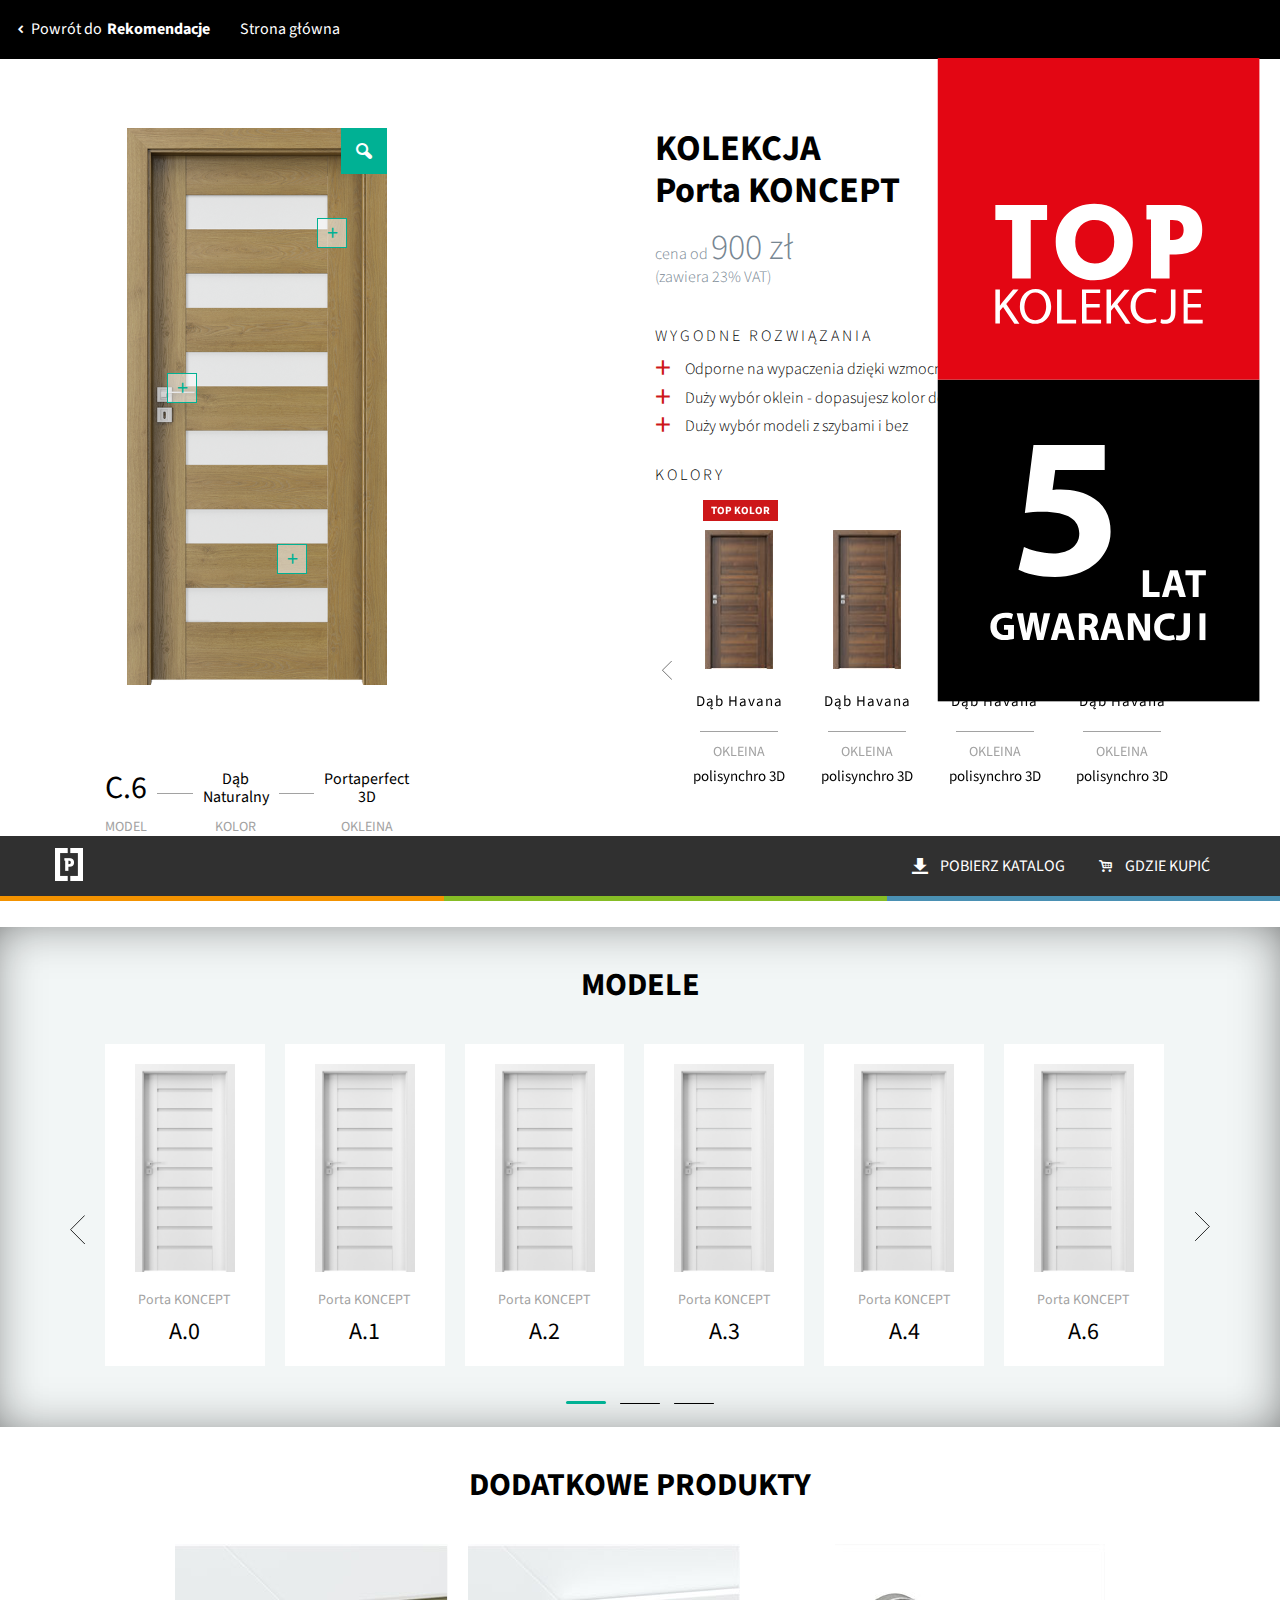
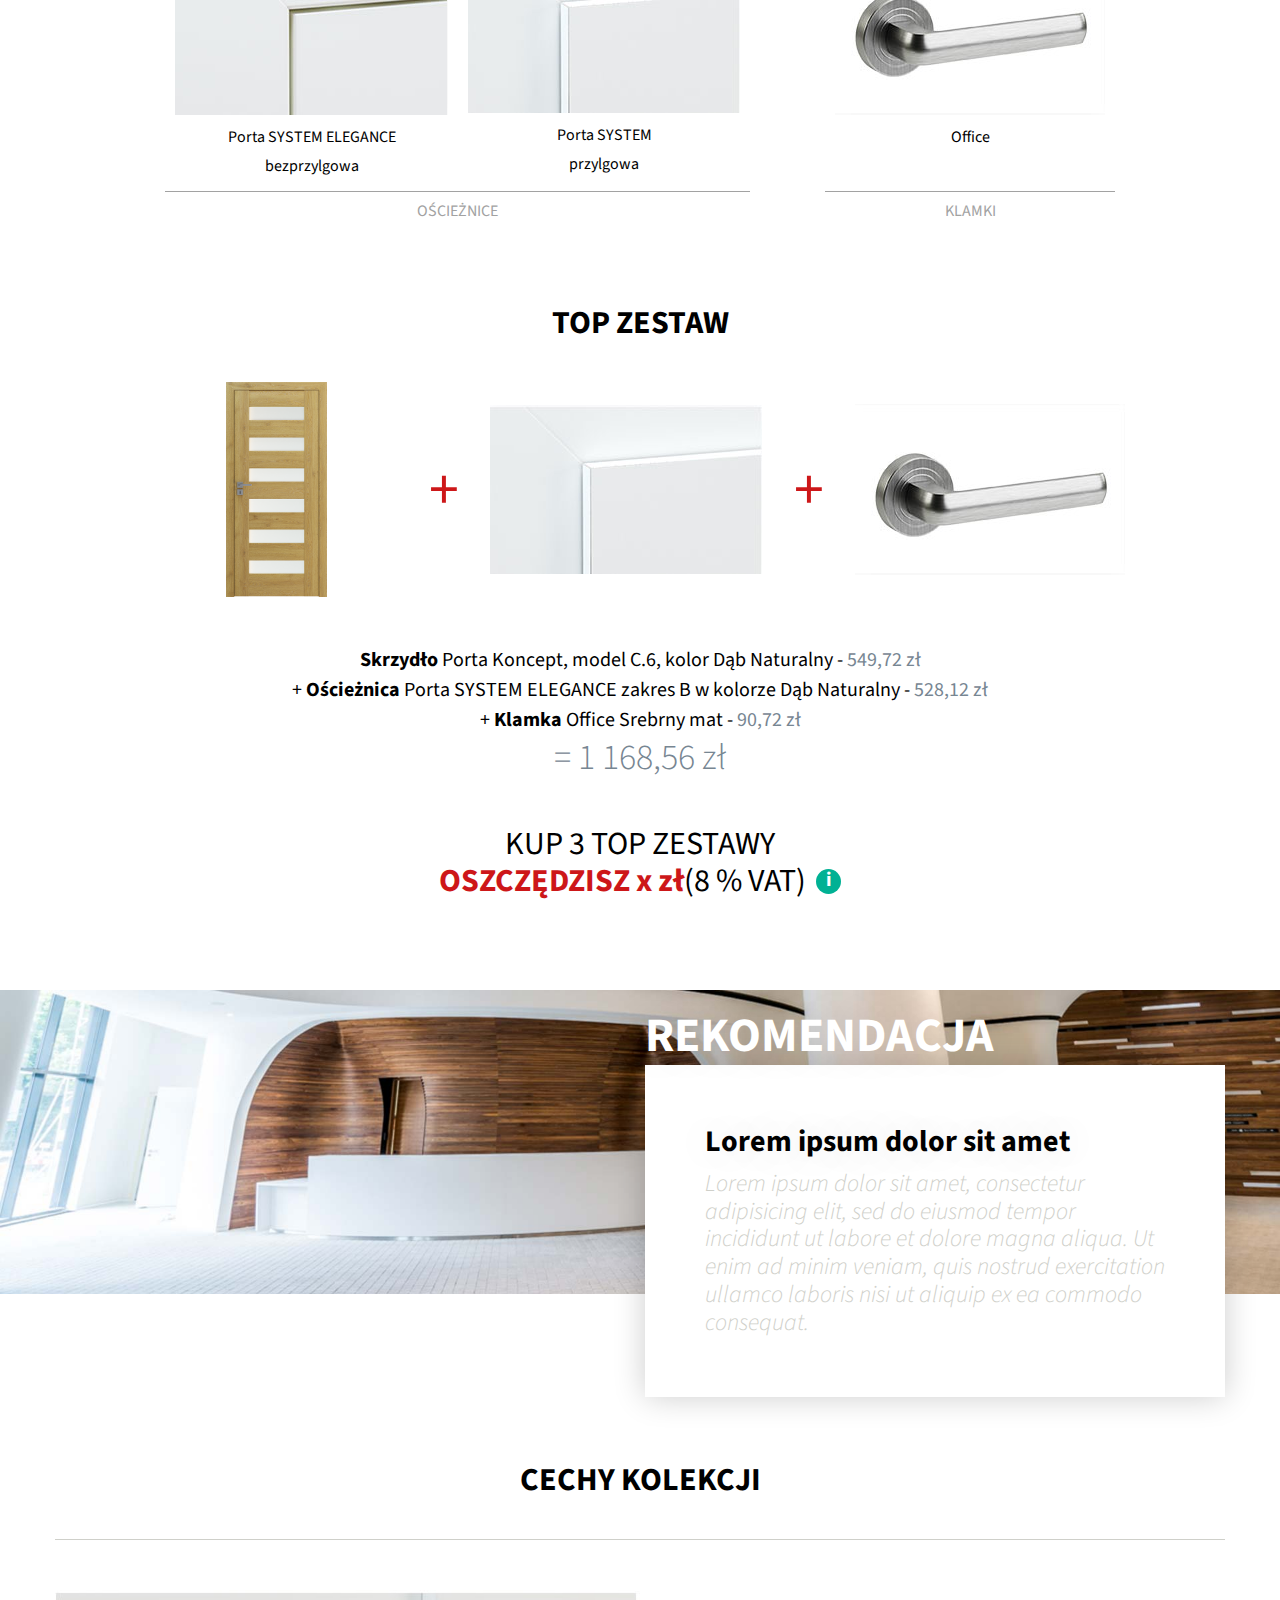
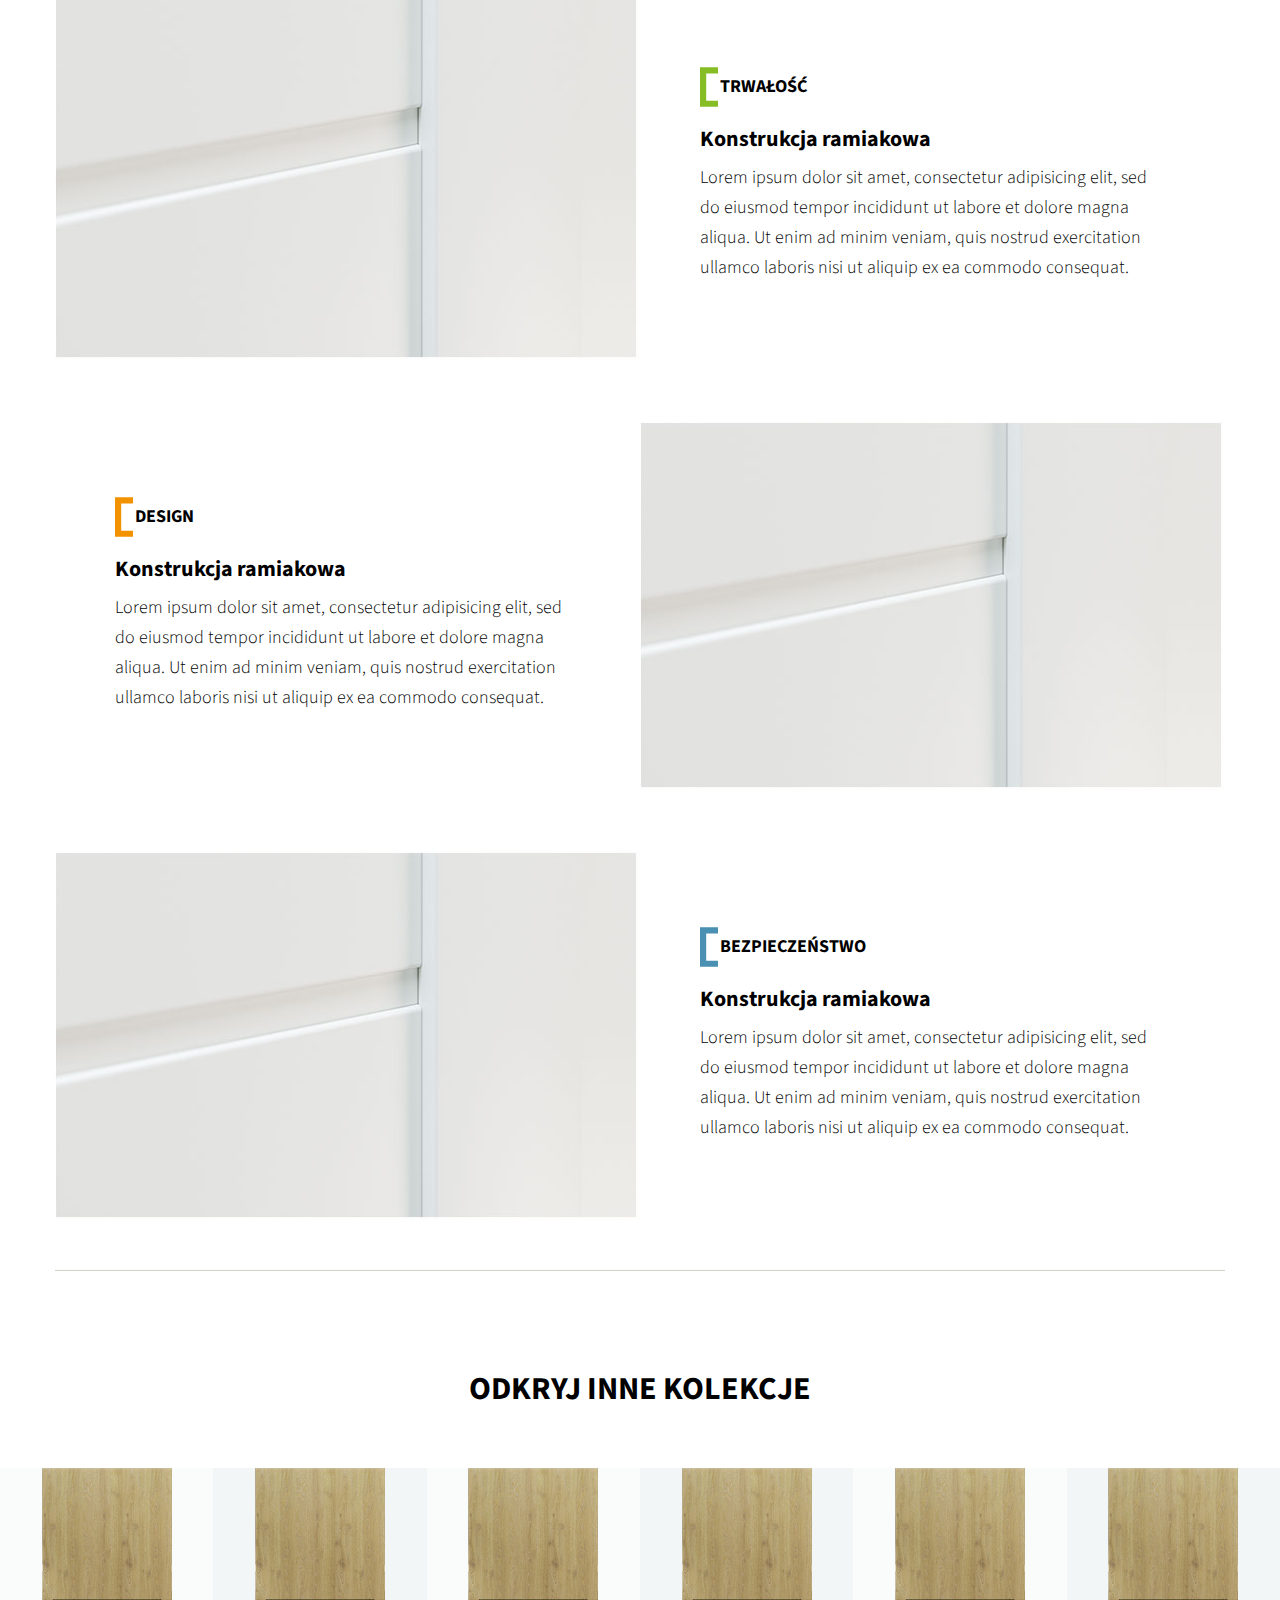
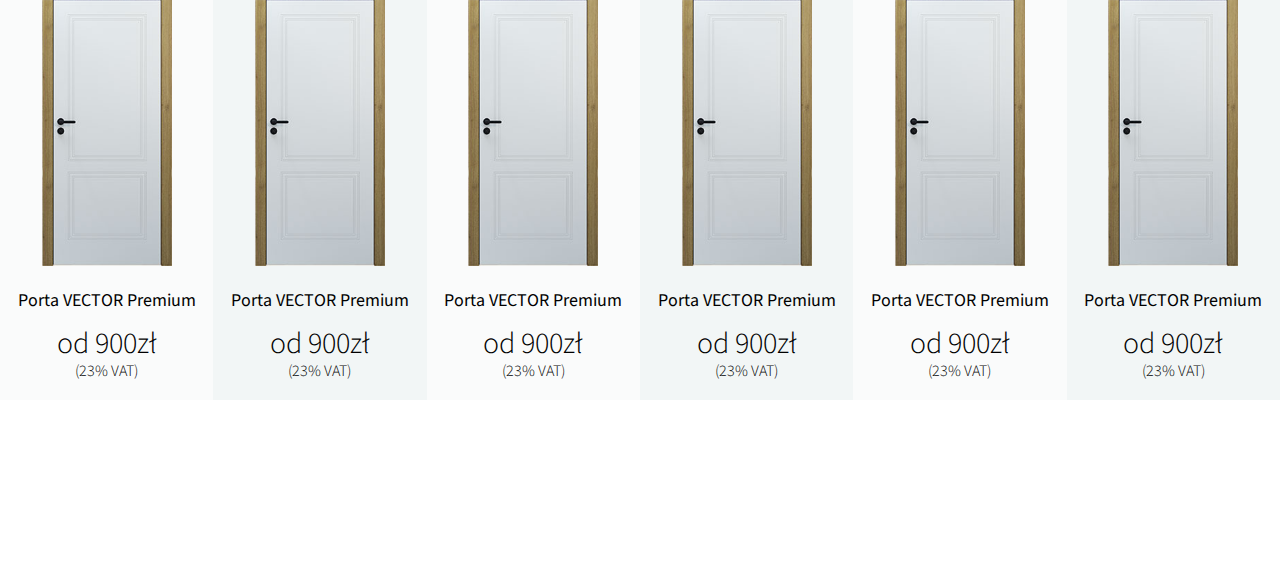
==== commit 3c220c28: "fix" ====
--- a/public/porta_koncept.html
+++ b/public/porta_koncept.html
@@ -10,8 +10,7 @@
     <link rel="stylesheet" href="css/owl.theme.default.min.css">
     <link rel="stylesheet" href="css/fontello/css/fontello.css">
     <link rel="stylesheet" href="js/lightbox/css/lightbox.css">
-
-    <link href="https://fonts.googleapis.com/css?family=Source+Sans+Pro:300,400,700" rel="stylesheet">
+    <link href="https://fonts.googleapis.com/css?family=Source+Sans+Pro:300,400,600,700" rel="stylesheet">
 
 
 </head>
@@ -20,24 +19,53 @@
 
     <header class="blackBar">
         <div class="blackBarWrapper">
+            <div class="topCollectionsLogo">
+                <img src="img/icons/logo.svg" alt="top_collections_logo">
+            </div>
             <a href="#"><span><i class="demo-icon icon-left-open"></i></span>Powrót do <b>Rekomendacje</b></a>
             <a href="index.html">Strona główna</a>
         </div>
     </header>
 
     <section class="doorPresentation">
-        <div class="topCollectionsLogoWrapper collectionSite">
-            <div class="topCollectionsLogoWrapperInner">
-                <h2>TOP</h2>
-                <p>KOLEKCJE</p>
-            </div>
-            <div class="topCollectionsLogoGuarantee">
-                <p><span>5</span>LAT GWARANCJI</p>
-            </div>
-        </div>
+
         <div class="doorPresentationWrapper container">
             <div class="modelPart">
-                <img src="img/doors/porta_koncept1.png" alt="porta_koncept">
+                <div class="doorWrapper">
+                  <a href="img/Porta KONCEPT/Portadecor/Buk Bawaria/PortaKoncept_C.6_Portadecor_BukBawaria_PortaSYSTEM.png" data-lightbox="rekomendacje"><span class="doorZoom"><i class="demo-icon icon-search"></i></span></a>
+
+                  <div class="zoomDetail Up">
+                    <span class="zoomDetailOpen">+</span>
+                    <div class="upWrapper zoomDetailWrapper">
+                      <span class="closeUpWrapper zoomDetailClose">+</span>
+                      <p>Lorem ipsum</p>
+                      <img src="img/up.jpg" alt="">
+                    </div>
+                  </div>
+
+                  <div class="zoomDetail Left">
+                    <span class="zoomDetailOpen">+</span>
+                    <div class="leftWrapper zoomDetailWrapper">
+                      <span class="closeLeftWrapper zoomDetailClose">+</span>
+                      <p>Lorem ipsum</p>
+                      <img src="img/up.jpg" alt="">
+                    </div>
+                  </div>
+
+
+                  <div class="zoomDetail Down">
+                    <span class="zoomDetailOpen">+</span>
+                    <div class="downWrapper zoomDetailWrapper">
+                      <span class="closeDownWrapper zoomDetailClose">+</span>
+                      <p>Lorem ipsum</p>
+                      <img src="img/up.jpg" alt="">
+                    </div>
+                  </div>
+
+
+                  <img src="img/Porta KONCEPT/Portaperfect 3D/Dab Naturalny/PortaKONCEPT_C6_Portaperfect_DabNaturalny_PortaSYSTEM.png" alt="porta_koncept" />
+
+                </div>
                 <div class="doorsInfo">
                   <div class="doorsInfoItem">
                     <h2 class="model">C.6</h2>
@@ -83,13 +111,12 @@
 
                     <div class="collectionSlider">
                         <div class="navArrow leftArrow">
-                            <i class="demo-icon icon-left-open"></i>
+                              <img src="img/icons/arrow_recomendation.svg" alt="arrow_slider">
                         </div>
                         <div class="collectionSliderWrapper owl-carousel owl-theme">
                             <div class="item topCollection">
                                 <div class="topColor">
-                                    <h3>TOP</h3>
-                                    <p>Kolor</p>
+                                    <h3>TOP Kolor</h3>
                                 </div>
                                 <img src="img/doors/porta_koncept2.png" alt="test" />
                                 <div class="itemInfoWrapper">
@@ -155,9 +182,7 @@
                             </div>
                         </div>
                         <div class="navArrow rightArrow">
-                            <div class="navArrowWrapper">
-                                <i class="demo-icon icon-right-open"></i>
-                            </div>
+                              <img src="img/icons/arrow_recomendation.svg" alt="arrow_slider">
                         </div>
                     </div>
                 </div>
@@ -175,9 +200,7 @@
       <h2>MODELE</h2>
       <div class="modelsSliderWrapper container ">
         <div class="navArrow leftArrow">
-            <div class="navArrowWrapper">
-                <i class="demo-icon icon-left-open"></i>
-            </div>
+              <img src="img/icons/arrow_recomendation.svg" alt="arrow_slider">
         </div>
         <div class="modelsSliderWrapperInner owl-carousel owl-theme">
           <div class="item">
@@ -280,9 +303,7 @@
           </div>
         </div>
         <div class="navArrow rightArrow">
-            <div class="navArrowWrapper">
-                <i class="demo-icon icon-right-open"></i>
-            </div>
+              <img src="img/icons/arrow_recomendation.svg" alt="arrow_slider">
         </div>
       </div>
     </section>
@@ -332,10 +353,10 @@
           <p><span class="boldText">Skrzydło</span> Porta Koncept, model C.6, kolor Dąb Naturalny - <span class="greyText">549,72 zł</span></p>
           <p>+ <span class="boldText">Ościeżnica</span> Porta SYSTEM ELEGANCE zakres B w kolorze Dąb Naturalny - <span class="greyText">528,12 zł</span></p>
           <p>+ <span class="boldText">Klamka</span> Office Srebrny mat - <span class="greyText">90,72 zł</span></p>
-          <p>= <span class="greyText">1 168,56 zł</span></p>
+          <p class="summaryPrice greyText">= 1 168,56 zł</p>
         </div>
         <h3 >KUP 3 TOP ZESTAWY</h3>
-        <h3 class="redText">OSZCZĘDZISZ x zł <span class="regularFont">(8 % VAT)</span></h3>
+        <h3 class="redText">OSZCZĘDZISZ x zł <span class="regularFont">(8 % VAT)</span><div class="tooltip"><span class="infoPoint">i</span><span class="tooltipInner">Cena zawiera 8% VAT przy zakupie skrzydła drzwiowego z usługą montażu.<br> Cena skrzydła drzwiowego nie uwzględnia ceny usługi montażu.<br> Cena drzwi wewnętrznych może się zmienić w zależności od wybranych opcji dodatkowych.<br> O szczegóły pytaj w punkcie sprzedaży.</span></div></h3>
       </div>
     </section>
 
@@ -343,16 +364,19 @@
       <div class="recomendationHeader">
         <img src="img/rekomendacje.jpg" alt="">
         <div class="recomendationHeaderBox">
-          <h2>REKOMENDACJA</h2>
-          <div class="recomendationHeaderBoxInner">
-            <h3>Lorem ipsum dolor sit amet</h3>
-            <p>Lorem ipsum dolor sit amet, consectetur adipisicing elit, sed do eiusmod tempor incididunt ut labore et dolore magna aliqua. Ut enim ad minim veniam, quis nostrud exercitation ullamco laboris nisi ut aliquip ex ea commodo consequat.</p>
-          </div>
-        </div>
+            <div class="recomendationHeaderBoxWrapper">
+              <h2>REKOMENDACJA</h2>
+              <div class="recomendationHeaderBoxWrapperInner">
+                <h3>Lorem ipsum dolor sit amet</h3>
+                <p>Lorem ipsum dolor sit amet, consectetur adipisicing elit, sed do eiusmod tempor incididunt ut labore et dolore magna aliqua. Ut enim ad minim veniam, quis nostrud exercitation ullamco laboris nisi ut aliquip ex ea commodo consequat.</p>
+              </div>
+            </div>
+        </div>
+
       </div>
 
       <div class="recomendationBody">
-
+        <h2>CECHY KOLEKCJI</h2>
         <div class="recomendationBodyWrapper">
           <div class="recomendationBodyItem">
             <img src="img/trwalosc.jpg" alt="">
@@ -390,76 +414,84 @@
 
     <section class="allCollectionsSlider">
       <h2>ODKRYJ INNE KOLEKCJE</h2>
-      <div class="allCollectionsSliderWrapper owl-carousel owl-theme">
-          <div class="item">
-            <a href="#">
-              <img src="img/drzwi1.jpg" alt="test" />
-              <div class="itemInfoWrapper">
-                <h2>Porta VECTOR Premium</h2>
-                <h3>od 900zł</h3>
-                <p>(23% VAT)</p>
-              </div>
-            </a>
-          </div>
-          <div class="item">
-            <a href="#">
-              <img src="img/drzwi1.jpg" alt="test" />
-              <div class="itemInfoWrapper">
-                <h2>Porta VECTOR Premium</h2>
-                <h3>od 900zł</h3>
-                <p>(23% VAT)</p>
-              </div>
-            </a>
-          </div>
-          <div class="item">
-            <a href="#">
-              <img src="img/drzwi1.jpg" alt="test" />
-              <div class="itemInfoWrapper">
-                <h2>Porta VECTOR Premium</h2>
-                <h3>od 900zł</h3>
-                <p>(23% VAT)</p>
-              </div>
-            </a>
-          </div>
-          <div class="item">
-            <a href="#">
-              <img src="img/drzwi1.jpg" alt="test" />
-              <div class="itemInfoWrapper">
-                <h2>Porta VECTOR Premium</h2>
-                <h3>od 900zł</h3>
-                <p>(23% VAT)</p>
-              </div>
-            </a>
-          </div>
-          <div class="item">
-            <a href="#">
-              <img src="img/drzwi1.jpg" alt="test" />
-              <div class="itemInfoWrapper">
-                <h2>Porta VECTOR Premium</h2>
-                <h3>od 900zł</h3>
-                <p>(23% VAT)</p>
-              </div>
-            </a>
-          </div>
-          <div class="item">
-            <a href="#">
-              <img src="img/drzwi1.jpg" alt="test" />
-              <div class="itemInfoWrapper">
-                <h2>Porta VECTOR Premium</h2>
-                <h3>od 900zł</h3>
-                <p>(23% VAT)</p>
-              </div>
-            </a>
-          </div>
-          <div class="item">
-            <a href="#">
-              <img src="img/drzwi1.jpg" alt="test" />
-              <div class="itemInfoWrapper">
-                <h2>Porta VECTOR Premium</h2>
-                <h3>od 900zł</h3>
-                <p>(23% VAT)</p>
-              </div>
-            </a>
+      <div class="allCollectionsSliderWrapper">
+        <div class="navArrow leftArrow">
+            <span class="arrow"><img src="img/icons/arrow_recomendation.svg" alt="arrow_slider"></span>
+        </div>
+          <div class="allCollectionsSliderWrapperInner owl-carousel owl-theme">
+            <div class="item">
+              <a href="#">
+                  <img src="img/drzwi1.jpg" alt="test" />
+                  <div class="itemInfoWrapper">
+                    <h2>Porta VECTOR Premium</h2>
+                    <h3>od 900zł</h3>
+                    <p>(23% VAT)</p>
+                  </div>
+                </a>
+            </div>
+            <div class="item">
+              <a href="#">
+                  <img src="img/drzwi1.jpg" alt="test" />
+                  <div class="itemInfoWrapper">
+                    <h2>Porta VECTOR Premium</h2>
+                    <h3>od 900zł</h3>
+                    <p>(23% VAT)</p>
+                  </div>
+                </a>
+            </div>
+            <div class="item">
+              <a href="#">
+                  <img src="img/drzwi1.jpg" alt="test" />
+                  <div class="itemInfoWrapper">
+                    <h2>Porta VECTOR Premium</h2>
+                    <h3>od 900zł</h3>
+                    <p>(23% VAT)</p>
+                  </div>
+                </a>
+            </div>
+            <div class="item">
+              <a href="#">
+                  <img src="img/drzwi1.jpg" alt="test" />
+                  <div class="itemInfoWrapper">
+                    <h2>Porta VECTOR Premium</h2>
+                    <h3>od 900zł</h3>
+                    <p>(23% VAT)</p>
+                  </div>
+                </a>
+            </div>
+            <div class="item">
+              <a href="#">
+                  <img src="img/drzwi1.jpg" alt="test" />
+                  <div class="itemInfoWrapper">
+                    <h2>Porta VECTOR Premium</h2>
+                    <h3>od 900zł</h3>
+                    <p>(23% VAT)</p>
+                  </div>
+                </a>
+            </div>
+            <div class="item">
+              <a href="#">
+                  <img src="img/drzwi1.jpg" alt="test" />
+                  <div class="itemInfoWrapper">
+                    <h2>Porta VECTOR Premium</h2>
+                    <h3>od 900zł</h3>
+                    <p>(23% VAT)</p>
+                  </div>
+                </a>
+            </div>
+            <div class="item">
+              <a href="#">
+                  <img src="img/drzwi1.jpg" alt="test" />
+                  <div class="itemInfoWrapper">
+                    <h2>Porta VECTOR Premium</h2>
+                    <h3>od 900zł</h3>
+                    <p>(23% VAT)</p>
+                  </div>
+                </a>
+            </div>
+          </div>
+          <div class="navArrow rightArrow">
+              <span class="arrow"><img src="img/icons/arrow_recomendation.svg" alt="arrow_slider"></span>
           </div>
       </div>
     </section>
@@ -491,7 +523,6 @@
     <script src="js/owl.carousel.min.js" type="text/javascript"></script>
     <script src="js/jquery.flip.min.js"></script>
     <script src="js/lightbox/js/lightbox.js"></script>
-
     <script src="js/main.min.js" type="text/javascript"></script>
 
 </body>
--- a/public/css/default.min.css
+++ b/public/css/default.min.css
@@ -1,3 +1,3 @@
-﻿html,body,div,span,applet,object,iframe,h1,h2,h3,h4,h5,h6,p,blockquote,pre,a,abbr,acronym,address,big,cite,code,del,dfn,em,img,ins,kbd,q,s,samp,small,strike,strong,sub,sup,tt,var,b,u,i,center,dl,dt,dd,ol,ul,li,fieldset,form,label,legend,table,caption,tbody,tfoot,thead,tr,th,td,article,aside,canvas,details,embed,figure,figcaption,footer,header,hgroup,menu,nav,output,ruby,section,summary,time,mark,audio,video{margin:0;padding:0;border:0;font-size:100%;font:inherit;vertical-align:baseline}article,aside,details,figcaption,figure,footer,header,hgroup,menu,nav,section{display:block}body{line-height:1}ol,ul{list-style:none}blockquote,q{quotes:none}blockquote:before,blockquote:after{content:'';content:none}q:before,q:after{content:'';content:none}table{border-collapse:collapse;border-spacing:0}body{font-family:'Source Sans Pro', sans-serif;padding-bottom:64px}.container{max-width:1170px;margin:0 auto}.redText{color:#cd1719;font-weight:700 !important}.regularFont{font-weight:400;color:black}.boldText{font-weight:700}.greyText{color:#778692}.topCollectionsLogoWrapper{position:absolute;top:0;right:0;max-width:115px;max-height:230px}.topCollectionsLogoWrapper .topCollectionsLogoWrapperInner{background-color:#cd1719;color:white;width:100%;text-align:center;padding-top:45px;padding-bottom:10px;display:flex;flex-direction:column;justify-content:flex-end}.topCollectionsLogoWrapper .topCollectionsLogoWrapperInner h2{font-family:'Source Sans Pro', sans-serif;font-size:32px;font-weight:700;line-height:1.16}.topCollectionsLogoWrapper .topCollectionsLogoWrapperInner p{font-family:'Source Sans Pro', sans-serif;font-size:20px;font-weight:400;line-height:1.16}.topCollectionsLogoWrapper .topCollectionsLogoGuarantee{background-color:black;color:white;text-align:center;display:flex;flex-direction:column;justify-content:flex-end;width:100%;padding:15px 0}.topCollectionsLogoWrapper .topCollectionsLogoGuarantee p{font-family:'Source Sans Pro', sans-serif;font-size:18px;font-weight:700;line-height:1.16}.topCollectionsLogoWrapper .topCollectionsLogoGuarantee p span{font-family:'Source Sans Pro', sans-serif;font-size:76px;font-weight:700;line-height:1;margin-right:10px}.menuItem{padding:30px;font-family:'Source Sans Pro', sans-serif;font-size:22px;font-weight:700;line-height:1.16;text-transform:uppercase;display:flex;flex-basis:33%;justify-content:center;align-items:center;position:relative;cursor:pointer;z-index:5;transition:0.6s ease all}@media (max-width: 992px){.menuItem{padding:10px 5px}}.menuItem.inactive{opacity:0.15}.menuItem.rotateArrow:after{transform:rotate(180deg)}.menuItem:nth-of-type(1):before{background-image:url("../img/ramka_pomaranczowy.svg")}.menuItem:nth-of-type(1):after{color:#f39200}.menuItem:nth-of-type(2):before{background-image:url("../img/ramka_zielona.svg")}.menuItem:nth-of-type(2):after{color:#86bd25}.menuItem:nth-of-type(3):before{background-image:url("../img/ramka_niebieski.svg")}.menuItem:nth-of-type(3):after{color:#4a90b3}.menuItem:before{content:'';display:block;width:30px;height:40px;background-repeat:no-repeat;background-size:contain;position:relative;left:10px}.menuItem:after{content:'\E802';font-family:'fontello';padding:0 15px;transition:0.6s ease all}header.blackBar{position:fixed;z-index:10;top:0;width:100%;background-color:black;max-height:60px}header.blackBar .blackBarWrapper{max-width:1440px;margin:0 auto;display:flex;justify-content:flex-start}header.blackBar .blackBarWrapper a{text-decoration:none;color:white;font-family:'Source Sans Pro', sans-serif;font-size:16px;font-weight:400;line-height:1.16;padding:20px 15px;display:flex;align-items:center}@media (max-width: 550px){header.blackBar .blackBarWrapper a{padding:20px 5px}}header.blackBar .blackBarWrapper a span{font-family:'Source Sans Pro', sans-serif;font-size:8px;font-weight:300;line-height:1.16;padding-right:5px}header.blackBar .blackBarWrapper a b{font-family:'Source Sans Pro', sans-serif;font-size:16px;font-weight:700;line-height:1.16;padding-left:5px}.siteHeader{width:100%}.siteHeader .owl-carousel .owl-stage-outer .owl-stage .owl-item .item{position:relative;z-index:1;max-height:600px;overflow:hidden}.siteHeader .owl-carousel .owl-stage-outer .owl-stage .owl-item .item img{width:100%}.siteHeader .owl-carousel .owl-stage-outer .owl-stage .owl-item .item .leftNavArrow,.siteHeader .owl-carousel .owl-stage-outer .owl-stage .owl-item .item .rightNavArrow{position:absolute;z-index:3;height:100%;display:flex;align-items:center;color:white;font-size:72px;width:50%;top:0;transition:0.3s ease all;opacity:0}@media (max-width: 992px){.siteHeader .owl-carousel .owl-stage-outer .owl-stage .owl-item .item .leftNavArrow,.siteHeader .owl-carousel .owl-stage-outer .owl-stage .owl-item .item .rightNavArrow{display:none}}.siteHeader .owl-carousel .owl-stage-outer .owl-stage .owl-item .item .leftNavArrow:hover,.siteHeader .owl-carousel .owl-stage-outer .owl-stage .owl-item .item .rightNavArrow:hover{opacity:1}.siteHeader .owl-carousel .owl-stage-outer .owl-stage .owl-item .item .leftNavArrow i,.siteHeader .owl-carousel .owl-stage-outer .owl-stage .owl-item .item .rightNavArrow i{cursor:pointer}.siteHeader .owl-carousel .owl-stage-outer .owl-stage .owl-item .item .leftNavArrow{justify-content:flex-start;left:0}.siteHeader .owl-carousel .owl-stage-outer .owl-stage .owl-item .item .rightNavArrow{justify-content:flex-end;right:0}.siteHeader .owl-carousel .owl-stage-outer .owl-stage .owl-item .item .sliderText{position:absolute;top:0;z-index:2;width:100%;height:100%}.siteHeader .owl-carousel .owl-stage-outer .owl-stage .owl-item .item .sliderText .sliderTextPosition{max-width:1170px;margin:0 auto;display:flex;justify-content:space-between;flex-direction:column;height:100%;position:relative}.siteHeader .owl-carousel .owl-stage-outer .owl-stage .owl-item .item .sliderText .sliderTextPosition h1.logoWrapper{align-self:flex-start;position:relative;z-index:4}.siteHeader .owl-carousel .owl-stage-outer .owl-stage .owl-item .item .sliderText .sliderTextPosition h1.logoWrapper a{cursor:pointer;display:flex}.siteHeader .owl-carousel .owl-stage-outer .owl-stage .owl-item .item .sliderText .sliderTextPosition .topCollectionsLogoWrapper{position:absolute;top:0;right:0}@media (max-width: 992px){.siteHeader .owl-carousel .owl-stage-outer .owl-stage .owl-item .item .sliderText .sliderTextPosition .topCollectionsLogoWrapper{display:none}}.siteHeader .owl-carousel .owl-stage-outer .owl-stage .owl-item .item .sliderText .sliderTextPosition .sliderTextInner{max-height:426px;max-width:1170px;display:flex;color:white;justify-content:space-between;flex-basis:100%;position:relative}.siteHeader .owl-carousel .owl-stage-outer .owl-stage .owl-item .item .sliderText .sliderTextPosition .sliderTextInner .sliderTextInnerWrapper{background-color:rgba(0,177,148,0.75);padding:0 0 88px 100px;max-width:670px;flex-basis:65.8%;display:flex;justify-content:space-between}.siteHeader .owl-carousel .owl-stage-outer .owl-stage .owl-item .item .sliderText .sliderTextPosition .sliderTextInner .sliderTextInnerWrapper .sliderTextWrapper{max-width:470px}.siteHeader .owl-carousel .owl-stage-outer .owl-stage .owl-item .item .sliderText .sliderTextPosition .sliderTextInner .sliderTextInnerWrapper .sliderTextWrapper h2{font-family:'Source Sans Pro', sans-serif;font-size:36px;font-weight:700;line-height:1.16;padding-top:88px}.siteHeader .owl-carousel .owl-stage-outer .owl-stage .owl-item .item .sliderText .sliderTextPosition .sliderTextInner .sliderTextInnerWrapper .sliderTextWrapper p{padding-top:20px;font-family:'Source Sans Pro', sans-serif;font-size:24px;font-weight:400;line-height:1.16}.siteHeader .owl-carousel .owl-stage-outer .owl-stage .owl-item .item .sliderText .sliderTextPosition .sliderTextInner .sliderTextInnerWrapper .sliderPhotoWrapper{padding-top:20px;padding-right:20px}.siteHeader .menuBar{max-height:105px;display:flex;align-items:center;background-color:white;position:relative;-webkit-box-shadow:3px 3px 30px -7px rgba(0,0,0,0.75);-moz-box-shadow:3px 3px 30px -7px rgba(0,0,0,0.75);box-shadow:3px 3px 30px -7px rgba(0,0,0,0.75)}@media (max-width: 992px){.siteHeader .menuBar{max-height:none}}.siteHeader .menuBar .menuWrapper{display:flex;justify-content:space-around;align-items:center;flex-basis:100%;margin:0 auto}@media (max-width: 992px){.siteHeader .menuBar .menuWrapper{flex-wrap:wrap}}.siteHeader .accessoriesWrapper{margin-top:1px;width:100%;position:absolute;z-index:5;background-color:white;-webkit-box-shadow:4px 15px 13px -15px rgba(0,0,0,0.75);-moz-box-shadow:4px 15px 13px -15px rgba(0,0,0,0.75);box-shadow:4px 15px 13px -15px rgba(0,0,0,0.75);display:none}.siteHeader .accessoriesWrapper .accessoriesWrapperInner{max-width:1170px;margin:0 auto;display:flex;justify-content:space-between;flex-wrap:wrap;padding:30px 20px 0}.siteHeader .accessoriesWrapper .accessoriesWrapperInner .accessoriesItem{flex-basis:45%;display:flex;align-items:center;padding:30px 0}@media (max-width: 992px){.siteHeader .accessoriesWrapper .accessoriesWrapperInner .accessoriesItem{flex-wrap:wrap;justify-content:center;flex-basis:100%}}.siteHeader .accessoriesWrapper .accessoriesWrapperInner .accessoriesItem .accessoriesItemPhoto{padding-right:30px}.siteHeader .accessoriesWrapper .accessoriesWrapperInner .accessoriesItem .accessoriesItemText h3{font-family:'Source Sans Pro', sans-serif;font-size:22px;font-weight:700;line-height:1.16;padding-bottom:18px}@media (max-width: 992px){.siteHeader .accessoriesWrapper .accessoriesWrapperInner .accessoriesItem .accessoriesItemText h3{padding-top:15px}}.siteHeader .accessoriesWrapper .accessoriesWrapperInner .accessoriesItem .accessoriesItemText p{font-family:'Source Sans Pro', sans-serif;font-size:18px;font-weight:300;line-height:1.16}section.topCollections{width:100%;background-color:#f2f6f6;padding-bottom:60px}section.topCollections .topCollectionsContainer{max-width:1170px;margin:0 auto}section.topCollections .topCollectionsContainer .topCollectionsWrapper h2{font-family:'Source Sans Pro', sans-serif;font-size:36px;font-weight:700;line-height:1.16;text-transform:uppercase;text-align:center;padding:40px 0}section.topCollections .topCollectionsContainer .topCollectionsWrapper .productsWrapper{display:flex;justify-content:space-around;flex-wrap:wrap;padding:0 20px}section.topCollections .topCollectionsContainer .topCollectionsWrapper .productsWrapper .productsWrapperInner{flex-basis:30%;padding:20px 0}section.topCollections .topCollectionsContainer .topCollectionsWrapper .productsWrapper .productsWrapperInner .productItemFront{max-height:700px;background-color:white;display:flex;flex-direction:column;align-items:center;transition:0.4s ease all;margin-bottom:30px;padding:0 30px;width:calc(100% - 60px)}section.topCollections .topCollectionsContainer .topCollectionsWrapper .productsWrapper .productsWrapperInner .productItemFront:hover{-webkit-box-shadow:0 10px 40px 10px rgba(0,0,0,0.15);-moz-box-shadow:0 10px 40px 10px rgba(0,0,0,0.15);box-shadow:0 10px 40px 10px rgba(0,0,0,0.15)}section.topCollections .topCollectionsContainer .topCollectionsWrapper .productsWrapper .productsWrapperInner .productItemFront img{max-width:180px}section.topCollections .topCollectionsContainer .topCollectionsWrapper .productsWrapper .productsWrapperInner .productItemFront h3{font-family:'Source Sans Pro', sans-serif;font-size:24px;font-weight:700;line-height:1.16;padding:40px 0 20px}section.topCollections .topCollectionsContainer .topCollectionsWrapper .productsWrapper .productsWrapperInner .productItemFront h4{font-family:'Source Sans Pro', sans-serif;font-size:36px;font-weight:300;line-height:1.16}section.topCollections .topCollectionsContainer .topCollectionsWrapper .productsWrapper .productsWrapperInner .productItemFront p{font-family:'Source Sans Pro', sans-serif;font-size:18px;font-weight:300;line-height:1.16}section.topCollections .topCollectionsContainer .topCollectionsWrapper .productsWrapper .productsWrapperInner .productItemFront .showMore{display:flex;padding:35px 0 15px;align-items:center;width:80%;justify-content:space-between;color:#00b194}section.topCollections .topCollectionsContainer .topCollectionsWrapper .productsWrapper .productsWrapperInner .productItemFront .showMore .turnProduct{cursor:pointer;flex-basis:50%;display:flex;justify-content:flex-end;margin-right:15px}section.topCollections .topCollectionsContainer .topCollectionsWrapper .productsWrapper .productsWrapperInner .productItemFront .showMore .turnProduct:before{content:'\E806';font-family:'fontello';margin-right:10px}section.topCollections .topCollectionsContainer .topCollectionsWrapper .productsWrapper .productsWrapperInner .productItemFront .showMore .blackLine{color:black}section.topCollections .topCollectionsContainer .topCollectionsWrapper .productsWrapper .productsWrapperInner .productItemFront .showMore .more{cursor:pointer;flex-basis:50%;display:flex;justify-content:flex-start;margin-left:15px}section.topCollections .topCollectionsContainer .topCollectionsWrapper .productsWrapper .productsWrapperInner .productItemFront .showMore .more a{font-family:'Source Sans Pro', sans-serif;font-size:18px;font-weight:300;line-height:1.16;color:#00b194;text-decoration:none}section.topCollections .topCollectionsContainer .topCollectionsWrapper .productsWrapper .productsWrapperInner .productItemFront .showMore .more:after{content:'\E801';font-family:'fontello';margin-left:10px}section.topCollections .topCollectionsContainer .topCollectionsWrapper .productsWrapper .productsWrapperInner .productItemFront.promotion{border:2px solid #cd1719;position:relative}section.topCollections .topCollectionsContainer .topCollectionsWrapper .productsWrapper .productsWrapperInner .productItemFront.promotion .promotionBar{position:absolute;top:100px;right:0;background-color:#cd1719;padding:10px 15px;display:flex;align-items:center;max-height:50px;cursor:pointer;transition:.3s ease all;max-width:160px}section.topCollections .topCollectionsContainer .topCollectionsWrapper .productsWrapper .productsWrapperInner .productItemFront.promotion .promotionBar span{transition:.7s ease all}section.topCollections .topCollectionsContainer .topCollectionsWrapper .productsWrapper .productsWrapperInner .productItemFront.promotion .promotionBar span.rotated{transform:rotate(225deg)}section.topCollections .topCollectionsContainer .topCollectionsWrapper .productsWrapper .productsWrapperInner .productItemFront.promotion .promotionBar .promotionInner{background-color:rgba(205,23,25,0.75);max-width:160px;position:absolute;color:white;width:calc(100% - 30px);right:0;top:55px;padding:15px;display:none;font-family:'Source Sans Pro', sans-serif;font-size:16px;font-weight:300;line-height:1.16}section.topCollections .topCollectionsContainer .topCollectionsWrapper .productsWrapper .productsWrapperInner .productItemFront.promotion .promotionBar .plus{color:white;font-family:'Source Sans Pro', sans-serif;font-size:29px;font-weight:700;line-height:1.16;margin-right:10px}section.topCollections .topCollectionsContainer .topCollectionsWrapper .productsWrapper .productsWrapperInner .productItemFront.promotion .promotionBar p{color:white;text-transform:uppercase;font-family:'Source Sans Pro', sans-serif;font-size:20px;font-weight:700;line-height:1.16}section.topCollections .topCollectionsContainer .topCollectionsWrapper .productsWrapper .productsWrapperInner .productItemBack{flex-basis:27%;background-color:white;display:flex;flex-direction:column;align-items:center;margin-bottom:30px;transition:1s ease all;padding:0 30px}section.topCollections .topCollectionsContainer .topCollectionsWrapper .productsWrapper .productsWrapperInner .productItemBack:hover{-webkit-box-shadow:0 10px 40px 10px rgba(0,0,0,0.15);-moz-box-shadow:0 10px 40px 10px rgba(0,0,0,0.15);box-shadow:0 10px 40px 10px rgba(0,0,0,0.15)}section.topCollections .topCollectionsContainer .topCollectionsWrapper .productsWrapper .productsWrapperInner .productItemBack img{max-width:100px}section.topCollections .topCollectionsContainer .topCollectionsWrapper .productsWrapper .productsWrapperInner .productItemBack h3{font-family:'Source Sans Pro', sans-serif;font-size:24px;font-weight:700;line-height:1.16;padding:40px 0 20px}section.topCollections .topCollectionsContainer .topCollectionsWrapper .productsWrapper .productsWrapperInner .productItemBack h4{font-family:'Source Sans Pro', sans-serif;font-size:36px;font-weight:300;line-height:1.16;padding:20px 0 15px}section.topCollections .topCollectionsContainer .topCollectionsWrapper .productsWrapper .productsWrapperInner .productItemBack p{font-family:'Source Sans Pro', sans-serif;font-size:16px;font-weight:300;line-height:1.3}section.topCollections .topCollectionsContainer .topCollectionsWrapper .productsWrapper .productsWrapperInner .productItemBack .productInfo{font-family:'Source Sans Pro', sans-serif;font-size:18px;font-weight:300;line-height:1.5;text-align:center;border-bottom:1px solid black;border-top:1px solid black;padding:15px 0}section.topCollections .topCollectionsContainer .topCollectionsWrapper .productsWrapper .productsWrapperInner .productItemBack .showMore{display:flex;padding:10px 0;align-items:center;color:#00b194}section.topCollections .topCollectionsContainer .topCollectionsWrapper .productsWrapper .productsWrapperInner .productItemBack .showMore .turnProduct{padding-top:20px;cursor:pointer;flex-basis:50%;font-size:35px}section.videoSection{width:100%}section.videoSection .videoWrapper{max-width:1920px;margin:0 auto}section.videoSection .videoWrapper video{width:100%}footer.footerBlock{position:fixed;bottom:0;z-index:10;background-color:#303030;width:100%;max-height:64px}footer.footerBlock .footerWrapper{max-width:1170px;margin:0 auto;color:white;display:flex;padding:12px 40px;justify-content:space-between;align-items:center}@media (max-width: 500px){footer.footerBlock .footerWrapper{padding:12px 10px}}footer.footerBlock .footerWrapper .footerItems{display:flex}footer.footerBlock .footerWrapper .footerItems .footerItem{display:flex;padding:0 15px}@media (max-width: 500px){footer.footerBlock .footerWrapper .footerItems .footerItem{padding:0 5px;align-items:center}}footer.footerBlock .footerWrapper .footerItems .footerItem a{color:white;text-decoration:none;text-transform:uppercase}footer.footerBlock .footerWrapper .footerItems .footerItem.katalog span{display:block;padding-right:8px}footer.footerBlock .footerWrapper .footerItems .footerItem.shop span{display:block;padding-right:8px}footer.footerBlock .footerColors{height:5px;width:105%;display:flex;left:0;bottom:0}footer.footerBlock .footerColors .footerColor{flex-basis:33%;display:block}footer.footerBlock .footerColors .footerColor:nth-of-type(1){background-color:#f39200}footer.footerBlock .footerColors .footerColor:nth-of-type(2){background-color:#86bd25}footer.footerBlock .footerColors .footerColor:nth-of-type(3){background-color:#4a90b3}body.collectionBody{padding-top:60px;overflowx:hidden}section.doorPresentation{max-width:1630px;margin:0 auto;padding:68px 20px;position:relative}section.doorPresentation .topCollectionsLogoWrapper.collectionSite{top:-2px;right:0}@media (max-width: 1440px){section.doorPresentation .topCollectionsLogoWrapper.collectionSite{display:none}}section.doorPresentation .doorPresentationWrapper{display:flex;justify-content:space-between;flex-wrap:wrap}@media (max-width: 992px){section.doorPresentation .doorPresentationWrapper{display:block}}section.doorPresentation .doorPresentationWrapper .modelPart{flex-basis:34.6%;display:flex;flex-wrap:wrap;justify-content:center}@media (max-width: 992px){section.doorPresentation .doorPresentationWrapper .modelPart{flex-basis:100%}}@media (max-width: 500px){section.doorPresentation .doorPresentationWrapper .modelPart img{max-height:250px}}section.doorPresentation .doorPresentationWrapper .modelPart .doorsInfo{display:flex;justify-content:center;align-items:center;padding-top:20px}@media (max-width: 992px){section.doorPresentation .doorPresentationWrapper .modelPart .doorsInfo{flex-basis:70%;padding:20px}}section.doorPresentation .doorPresentationWrapper .modelPart .doorsInfo .doorsInfoItem{text-align:center;padding:0 10px}section.doorPresentation .doorPresentationWrapper .modelPart .doorsInfo .doorsInfoItem h2.model{font-family:'Source Sans Pro', sans-serif;font-size:32px;font-weight:700;line-height:1.16}section.doorPresentation .doorPresentationWrapper .modelPart .doorsInfo .doorsInfoItem h2.color,section.doorPresentation .doorPresentationWrapper .modelPart .doorsInfo .doorsInfoItem h2.type{font-family:'Source Sans Pro', sans-serif;font-size:16px;font-weight:400;line-height:1.16}section.doorPresentation .doorPresentationWrapper .modelPart .doorsInfo .doorsInfoItem p{color:#a2a2a2;padding-top:10px}section.doorPresentation .doorPresentationWrapper .modelPart .doorsInfo .greyLine{height:1px;width:80%;display:block;background-color:#a2a2a2;margin:10px 0;padding:0 5px;position:relative;top:-10px;max-width:30px}section.doorPresentation .doorPresentationWrapper .infoPart{flex-basis:48.7%;display:flex;flex-direction:column;justify-content:space-between;max-width:570px}@media (max-width: 992px){section.doorPresentation .doorPresentationWrapper .infoPart{flex-basis:100%;margin:0 auto}}section.doorPresentation .doorPresentationWrapper .infoPart .infoPartWrapper .infoHead{display:flex;justify-content:space-between;align-items:flex-end;padding-bottom:50px}@media (max-width: 500px){section.doorPresentation .doorPresentationWrapper .infoPart .infoPartWrapper .infoHead{flex-direction:column;justify-content:center;align-items:center;text-align:center;padding:20px 0}}section.doorPresentation .doorPresentationWrapper .infoPart .infoPartWrapper .infoHead .collectionName{font-family:'Source Sans Pro', sans-serif;font-size:36px;font-weight:700;line-height:1.16}section.doorPresentation .doorPresentationWrapper .infoPart .infoPartWrapper .infoHead .collectionPrice{font-family:'Source Sans Pro', sans-serif;font-size:16px;font-weight:300;line-height:1.16;color:#303030}@media (max-width: 500px){section.doorPresentation .doorPresentationWrapper .infoPart .infoPartWrapper .infoHead .collectionPrice{padding:15px 0 20px}}section.doorPresentation .doorPresentationWrapper .infoPart .infoPartWrapper .infoHead .collectionPrice span{font-family:'Source Sans Pro', sans-serif;font-size:36px;font-weight:300;line-height:1.16}section.doorPresentation .doorPresentationWrapper .infoPart .infoPartWrapper .collectionBenefits h2{font-family:'Source Sans Pro', sans-serif;font-size:16px;font-weight:300;line-height:1.16;padding-bottom:10px}section.doorPresentation .doorPresentationWrapper .infoPart .infoPartWrapper .collectionBenefits p{font-family:'Source Sans Pro', sans-serif;font-size:16px;font-weight:300;line-height:1.16;padding:5px 0 5px 30px;display:flex;align-items:center;position:relative}section.doorPresentation .doorPresentationWrapper .infoPart .infoPartWrapper .collectionBenefits p span.plus{color:#cd1719;font-family:'Source Sans Pro', sans-serif;font-size:32px;font-weight:400;line-height:1.16;position:absolute;top:-5px;left:0}section.doorPresentation .doorPresentationWrapper .infoPart .colorsWrapper{padding-top:25px}section.doorPresentation .doorPresentationWrapper .infoPart .colorsWrapper h2{font-family:'Source Sans Pro', sans-serif;font-size:16px;font-weight:300;line-height:1.16;padding-bottom:5px}section.doorPresentation .doorPresentationWrapper .infoPart .colorsWrapper .collectionSlider{display:flex}section.doorPresentation .doorPresentationWrapper .infoPart .colorsWrapper .collectionSlider .collectionSliderWrapper{width:calc(100% - 50px)}section.doorPresentation .doorPresentationWrapper .infoPart .colorsWrapper .collectionSlider .collectionSliderWrapper .item{flex-basis:23%;padding:20px 10px;transition:0.4s ease all;margin:0px 0 35px;position:relative}section.doorPresentation .doorPresentationWrapper .infoPart .colorsWrapper .collectionSlider .collectionSliderWrapper .item:hover{-webkit-box-shadow:10px 10px 40px -10px rgba(0,0,0,0.7);-moz-box-shadow:10px 10px 40px -10px rgba(0,0,0,0.7);box-shadow:10px 10px 40px -10px rgba(0,0,0,0.7)}section.doorPresentation .doorPresentationWrapper .infoPart .colorsWrapper .collectionSlider .collectionSliderWrapper .item img{max-width:68px;margin:0 auto}section.doorPresentation .doorPresentationWrapper .infoPart .colorsWrapper .collectionSlider .collectionSliderWrapper .item .topColor{position:absolute;top:0px;left:calc(50% - 26px);color:white;background-color:#cd1719;padding:10px 8px;text-align:center}section.doorPresentation .doorPresentationWrapper .infoPart .colorsWrapper .collectionSlider .collectionSliderWrapper .item .topColor h3{font-family:'Source Sans Pro', sans-serif;font-size:18px;font-weight:700;line-height:1}section.doorPresentation .doorPresentationWrapper .infoPart .colorsWrapper .collectionSlider .collectionSliderWrapper .item .topColor p{font-family:'Source Sans Pro', sans-serif;font-size:16px;font-weight:400;line-height:1}section.doorPresentation .doorPresentationWrapper .infoPart .colorsWrapper .collectionSlider .collectionSliderWrapper .item .itemInfoWrapper{text-align:center;display:flex;flex-direction:column;align-items:center}section.doorPresentation .doorPresentationWrapper .infoPart .colorsWrapper .collectionSlider .collectionSliderWrapper .item .itemInfoWrapper h2{font-family:'Source Sans Pro', sans-serif;font-size:16px;font-weight:400;line-height:1.16;padding:24px 0 10px}section.doorPresentation .doorPresentationWrapper .infoPart .colorsWrapper .collectionSlider .collectionSliderWrapper .item .itemInfoWrapper h3{font-family:'Source Sans Pro', sans-serif;font-size:16px;font-weight:400;line-height:1.16;padding-top:5px}section.doorPresentation .doorPresentationWrapper .infoPart .colorsWrapper .collectionSlider .collectionSliderWrapper .item .itemInfoWrapper span{height:1px;width:80%;display:block;background-color:#a2a2a2;margin:10px}section.doorPresentation .doorPresentationWrapper .infoPart .colorsWrapper .collectionSlider .collectionSliderWrapper .item .itemInfoWrapper p{font-family:'Source Sans Pro', sans-serif;font-size:16px;font-weight:400;line-height:1.16;color:#a2a2a2}section.doorPresentation .doorPresentationWrapper .infoPart .colorsWrapper .collectionSlider .navArrow{display:flex;align-items:center;justify-content:center}section.doorPresentation .doorPresentationWrapper .infoPart .colorsWrapper .collectionSlider .navArrow:hover{cursor:pointer}section.doorPresentation .doorPresentationWrapper .infoPart .seeMoreWrapper{display:flex;flex-wrap:wrap;justify-content:center}section.doorPresentation .doorPresentationWrapper .infoPart .seeMoreWrapper p{font-family:'Source Sans Pro', sans-serif;font-size:16px;font-weight:400;line-height:1.16;margin-right:25px}section.doorPresentation .doorPresentationWrapper .infoPart .seeMoreWrapper a{color:#00b194;font-family:'Source Sans Pro', sans-serif;font-size:16px;font-weight:400;line-height:1.16;text-decoration:none;display:flex;align-items:center}@media (max-width: 400px){section.doorPresentation .doorPresentationWrapper .infoPart .seeMoreWrapper a{padding-top:15px}}section.doorPresentation .doorPresentationWrapper .infoPart .seeMoreWrapper a:after{content:'\E801';font-family:'fontello';margin-left:10px;font-size:14px}section.modelsSlider{background-color:#f2f6f6;-webkit-box-shadow:inset -2px 1px 59px -19px rgba(0,0,0,0.75);-moz-box-shadow:inset -2px 1px 59px -19px rgba(0,0,0,0.75);box-shadow:inset -2px 1px 59px -19px rgba(0,0,0,0.75);padding-bottom:15px}section.modelsSlider h2{font-family:'Source Sans Pro', sans-serif;font-size:32px;font-weight:700;line-height:1.16;text-align:center;padding:40px 0}section.modelsSlider .modelsSliderWrapper{display:flex;align-items:center}section.modelsSlider .modelsSliderWrapper .navArrow{cursor:pointer}section.modelsSlider .modelsSliderWrapper .modelsSliderWrapperInner{padding:0 20px;width:calc(100% - 90px)}section.modelsSlider .modelsSliderWrapper .modelsSliderWrapperInner .item{padding:20px;background-color:white;text-align:center}section.modelsSlider .modelsSliderWrapper .modelsSliderWrapperInner .item img{max-width:100px;margin:0 auto}section.modelsSlider .modelsSliderWrapper .modelsSliderWrapperInner .item h2{font-family:'Source Sans Pro', sans-serif;font-size:16px;font-weight:400;line-height:1.16;color:#a2a2a2;padding:20px 0 10px}section.modelsSlider .modelsSliderWrapper .modelsSliderWrapperInner .item h3{font-family:'Source Sans Pro', sans-serif;font-size:32px;font-weight:400;line-height:1.16}section.modelsSlider .modelsSliderWrapper .modelsSliderWrapperInner .owl-dots{padding-top:20px}section.modelsSlider .modelsSliderWrapper .modelsSliderWrapperInner .owl-dots button.owl-dot{outline:none}section.modelsSlider .modelsSliderWrapper .modelsSliderWrapperInner .owl-dots button.owl-dot span{background-color:black;width:40px;height:1px}section.modelsSlider .modelsSliderWrapper .modelsSliderWrapperInner .owl-dots button.owl-dot.active span{background-color:#00b194;height:3px}section.extraProducts .extraProductsWrapper{max-width:970px;margin:0 auto}section.extraProducts .extraProductsWrapper h2{font-family:'Source Sans Pro', sans-serif;font-size:32px;font-weight:700;line-height:1.16;text-align:center;padding:40px 0}section.extraProducts .extraProductsWrapper .extraProductsWrapperInner{display:flex;justify-content:space-between;flex-wrap:wrap}@media (max-width: 992px){section.extraProducts .extraProductsWrapper .extraProductsWrapperInner{justify-content:center}}section.extraProducts .extraProductsWrapper .extraProductsWrapperInner .accesorries{display:flex;justify-content:space-between;position:relative;padding-bottom:45px;margin:0 10px 45px 10px}@media (max-width: 600px){section.extraProducts .extraProductsWrapper .extraProductsWrapperInner .accesorries{flex-wrap:wrap}}section.extraProducts .extraProductsWrapper .extraProductsWrapperInner .accesorries:after{content:'';font-family:'Source Sans Pro', sans-serif;font-size:16px;font-weight:400;line-height:1.16;color:#a2a2a2;padding-top:10px;border-top:1px solid #a2a2a2;position:absolute;bottom:0;width:100%;text-align:center}section.extraProducts .extraProductsWrapper .extraProductsWrapperInner .accesorries .item{padding:0 10px;text-align:center}@media (max-width: 992px){section.extraProducts .extraProductsWrapper .extraProductsWrapperInner .accesorries .item{flex-basis:100%}}section.extraProducts .extraProductsWrapper .extraProductsWrapperInner .accesorries .item h2{font-family:'Source Sans Pro', sans-serif;font-size:16px;font-weight:400;line-height:1.16;padding:10px 0}section.extraProducts .extraProductsWrapper .extraProductsWrapperInner .accesorries .item p{font-family:'Source Sans Pro', sans-serif;font-size:16px;font-weight:400;line-height:1.16}section.extraProducts .extraProductsWrapper .extraProductsWrapperInner .accesorries.leftSide{flex-basis:49.15%}section.extraProducts .extraProductsWrapper .extraProductsWrapperInner .accesorries.leftSide:after{content:'OŚCIEŻNICE'}section.extraProducts .extraProductsWrapper .extraProductsWrapperInner .accesorries.rightSide{flex-basis:23%}section.extraProducts .extraProductsWrapper .extraProductsWrapperInner .accesorries.rightSide:after{content:'KLAMKI'}section.extraProducts .topSet{max-width:970px;margin:0 auto 90px}section.extraProducts .topSet h2{font-family:'Source Sans Pro', sans-serif;font-size:32px;font-weight:700;line-height:1.16;text-align:center;padding:40px 0}section.extraProducts .topSet h3{font-family:'Source Sans Pro', sans-serif;font-size:32px;font-weight:400;line-height:1.16;text-align:center}section.extraProducts .topSet .topSetWrapper{display:flex;flex-wrap:wrap;justify-content:space-between;align-items:center}@media (max-width: 992px){section.extraProducts .topSet .topSetWrapper{flex-direction:column}}section.extraProducts .topSet .topSetWrapper .plus{color:red;flex-basis:5%;font-size:60px;text-align:center}section.extraProducts .topSet .topSetWrapper .topSetItem{text-align:center;flex-basis:25%}section.extraProducts .topSet .topSetWrapper .topSetItem img{max-height:215px}section.extraProducts .topSet .topSetInfo{padding:45px 20px}section.extraProducts .topSet .topSetInfo p{text-align:center;font-family:'Source Sans Pro', sans-serif;font-size:20px;font-weight:400;line-height:1.16}section.recomendation .recomendationHeader{padding-bottom:125px;position:relative}section.recomendation .recomendationHeader img{max-height:450px;width:100%}section.recomendation .recomendationHeader .recomendationHeaderBox{position:absolute;bottom:5%;right:10%;z-index:2;max-width:580px}@media (max-width: 1170px){section.recomendation .recomendationHeader .recomendationHeaderBox{position:static;max-width:none}}section.recomendation .recomendationHeader .recomendationHeaderBox h2{color:white;font-family:'Source Sans Pro', sans-serif;font-size:48px;font-weight:700;line-height:1.16}@media (max-width: 1170px){section.recomendation .recomendationHeader .recomendationHeaderBox h2{color:black;font-family:'Source Sans Pro', sans-serif;font-size:32px;font-weight:700;line-height:1.16;text-align:center;padding:20px 0}}section.recomendation .recomendationHeader .recomendationHeaderBox .recomendationHeaderBoxInner{background-color:white;padding:60px;-webkit-box-shadow:-2px 1px 59px -19px rgba(0,0,0,0.75);-moz-box-shadow:-2px 1px 59px -19px rgba(0,0,0,0.75);box-shadow:-2px 1px 59px -19px rgba(0,0,0,0.75)}section.recomendation .recomendationHeader .recomendationHeaderBox .recomendationHeaderBoxInner h3{font-family:'Source Sans Pro', sans-serif;font-size:32px;font-weight:700;line-height:1.16;padding-bottom:10px}section.recomendation .recomendationHeader .recomendationHeaderBox .recomendationHeaderBoxInner p{font-family:'Source Sans Pro', sans-serif;font-size:24px;font-weight:300;line-height:1.16;font-style:italic;color:#303030}section.recomendation .recomendationBody .recomendationBodyWrapper{max-width:1170px;margin:0 auto;padding-bottom:60px;border-bottom:1px solid #303030}section.recomendation .recomendationBody .recomendationBodyWrapper .recomendationBodyItem{display:flex;flex-wrap:wrap;justify-content:center}section.recomendation .recomendationBody .recomendationBodyWrapper .recomendationBodyItem img{flex-basis:50%;width:100%;max-height:370px}section.recomendation .recomendationBody .recomendationBodyWrapper .recomendationBodyItem:nth-of-type(2n){flex-direction:row-reverse}section.recomendation .recomendationBody .recomendationBodyWrapper .recomendationBodyItem .recomendationBodyItemInfo{flex-basis:calc(50% - 120px);padding:60px}@media (max-width: 992px){section.recomendation .recomendationBody .recomendationBodyWrapper .recomendationBodyItem .recomendationBodyItemInfo{padding:40px;flex-basis:calc(100% - 80px)}}section.recomendation .recomendationBody .recomendationBodyWrapper .recomendationBodyItem .recomendationBodyItemInfo .menuItem{text-align:left;justify-content:flex-start;padding:0 0 10px 0;position:relative;left:-10px;cursor:default;pointer-events:none}section.recomendation .recomendationBody .recomendationBodyWrapper .recomendationBodyItem .recomendationBodyItemInfo .menuItem p{font-weight:700}section.recomendation .recomendationBody .recomendationBodyWrapper .recomendationBodyItem .recomendationBodyItemInfo .menuItem.durabilityButton:before{background-image:url("../img/ramka_niebieski.svg")}section.recomendation .recomendationBody .recomendationBodyWrapper .recomendationBodyItem .recomendationBodyItemInfo .menuItem.safetyButton:before{background-image:url("../img/ramka_zielona.svg")}section.recomendation .recomendationBody .recomendationBodyWrapper .recomendationBodyItem .recomendationBodyItemInfo .menuItem:after{display:none}section.recomendation .recomendationBody .recomendationBodyWrapper .recomendationBodyItem .recomendationBodyItemInfo h3{font-family:'Source Sans Pro', sans-serif;font-size:24px;font-weight:700;line-height:1.16;padding:10px 0}section.recomendation .recomendationBody .recomendationBodyWrapper .recomendationBodyItem .recomendationBodyItemInfo p{font-family:'Source Sans Pro', sans-serif;font-size:24px;font-weight:300;line-height:1.3}section.allCollectionsSlider{margin:60px 0}section.allCollectionsSlider h2{text-align:center;padding:40px 0;font-family:'Source Sans Pro', sans-serif;font-size:32px;font-weight:700;line-height:1.16}@media (max-width: 500px){section.allCollectionsSlider h2{font-family:'Source Sans Pro', sans-serif;font-size:24px;font-weight:700;line-height:1.16}}section.allCollectionsSlider .allCollectionsSliderWrapper .item{padding-bottom:20px;transition:.3s ease all}section.allCollectionsSlider .allCollectionsSliderWrapper .item:hover{-webkit-box-shadow:-2px 1px 59px -19px rgba(0,0,0,0.75);-moz-box-shadow:-2px 1px 59px -19px rgba(0,0,0,0.75);box-shadow:-2px 1px 59px -19px rgba(0,0,0,0.75)}section.allCollectionsSlider .allCollectionsSliderWrapper .item a{text-decoration:none;color:black}section.allCollectionsSlider .allCollectionsSliderWrapper .item a img{max-width:130px;margin:0 auto}section.allCollectionsSlider .allCollectionsSliderWrapper .item a .itemInfoWrapper h2{font-family:'Source Sans Pro', sans-serif;font-size:18px;font-weight:400;line-height:1.16;padding:25px 0 15px}section.allCollectionsSlider .allCollectionsSliderWrapper .item a .itemInfoWrapper h3,section.allCollectionsSlider .allCollectionsSliderWrapper .item a .itemInfoWrapper p{text-align:center}section.allCollectionsSlider .allCollectionsSliderWrapper .item a .itemInfoWrapper h3{font-family:'Source Sans Pro', sans-serif;font-size:24px;font-weight:300;line-height:1.16}section.allCollectionsSlider .allCollectionsSliderWrapper .item a .itemInfoWrapper p{font-family:'Source Sans Pro', sans-serif;font-size:16px;font-weight:300;line-height:1.16}section.allCollectionsSlider .allCollectionsSliderWrapper .owl-stage-outer{padding:15px 0}section.allCollectionsSlider .allCollectionsSliderWrapper .owl-stage-outer .owl-stage .owl-item:nth-of-type(2n+1) .item{background-color:#fafbfb}section.allCollectionsSlider .allCollectionsSliderWrapper .owl-stage-outer .owl-stage .owl-item:nth-of-type(2n) .item{background-color:#f2f6f6}section.recomendationHeader{padding-top:58px}section.recomendationHeader .topCollectionsLogoWrapper{top:58px;right:10%}@media (max-width: 992px){section.recomendationHeader .topCollectionsLogoWrapper{display:none}}section.recomendationHeader .recomendationHeaderWrapper{max-height:400px;overflow:hidden}section.recomendationHeader .recomendationHeaderWrapper img{width:100%}section.architectSection{padding:40px 20px}section.architectSection .architectSectionWrapper{max-width:1170px;margin:0 auto;display:flex;justify-content:space-around;align-items:center}section.architectSection .architectSectionWrapper .architectSectionPhoto{max-width:370px;flex-basis:31.6%}section.architectSection .architectSectionWrapper .architectSectionPhoto img{width:100%}section.architectSection .architectSectionWrapper .architectSectionInfo{flex-basis:47%}section.architectSection .architectSectionWrapper .architectSectionInfo h2{font-family:'Source Sans Pro', sans-serif;font-size:26px;font-weight:700;line-height:1.16}section.architectSection .architectSectionWrapper .architectSectionInfo p{font-family:'Source Sans Pro', sans-serif;font-size:24px;font-weight:300;line-height:1.16;margin:10px 0 0 0}section.architectSection .architectSectionWrapper .architectSectionText{padding:60px 0;max-width:760px;margin:0 auto;text-align:center}section.architectSection .architectSectionWrapper .architectSectionText h2{font-family:'Source Sans Pro', sans-serif;font-size:32px;font-weight:700;line-height:1.16}section.architectSection .architectSectionWrapper .architectSectionText p{font-family:'Source Sans Pro', sans-serif;font-size:26px;font-weight:300;line-height:1.16;margin:20px 0 0 0}
+﻿html,body,div,span,applet,object,iframe,h1,h2,h3,h4,h5,h6,p,blockquote,pre,a,abbr,acronym,address,big,cite,code,del,dfn,em,img,ins,kbd,q,s,samp,small,strike,strong,sub,sup,tt,var,b,u,i,center,dl,dt,dd,ol,ul,li,fieldset,form,label,legend,table,caption,tbody,tfoot,thead,tr,th,td,article,aside,canvas,details,embed,figure,figcaption,footer,header,hgroup,menu,nav,output,ruby,section,summary,time,mark,audio,video{margin:0;padding:0;border:0;font-size:100%;font:inherit;vertical-align:baseline}article,aside,details,figcaption,figure,footer,header,hgroup,menu,nav,section{display:block}body{line-height:1}ol,ul{list-style:none}blockquote,q{quotes:none}blockquote:before,blockquote:after{content:'';content:none}q:before,q:after{content:'';content:none}table{border-collapse:collapse;border-spacing:0}body{font-family:'Source Sans Pro', sans-serif;padding-bottom:64px}.container{max-width:1170px;margin:0 auto}.redText{color:#cd1719;font-weight:700 !important}.regularFont{font-weight:400;color:black}.boldText{font-weight:700}.greyText{color:#778692}.topCollectionsLogo{position:fixed;z-index:10;top:0;right:10%;transition:.4s ease all;pointer-events:none;max-height:230px}.topCollectionsLogo img{width:160%;transition:.4s ease all}.topCollectionsLogo.resized{right:7%}.topCollectionsLogo.resized img{width:100%}@media (max-width: 772px){.topCollectionsLogo{max-height:180px;right:5%}.topCollectionsLogo img{width:100%;transition:.4s ease all}.topCollectionsLogo.resized{right:0}}.menuItem{padding:30px;font-family:'Source Sans Pro', sans-serif;font-size:22px;font-weight:700;line-height:1.16;text-transform:uppercase;display:flex;flex-basis:33%;justify-content:center;align-items:center;position:relative;cursor:pointer;z-index:5;transition:0.6s ease all;outline:none}@media (max-width: 500px){.menuItem{flex-basis:80%}}@media (min-width: 500px) and (max-width: 992px){.menuItem{flex-basis:auto}}@media (max-width: 992px){.menuItem{padding:10px 5px}}.menuItem img{margin-left:10px;transition:.6s ease all}.menuItem.inactive{opacity:0.15}.menuItem.rotateArrow img{transform:rotate(-180deg)}.menuItem:nth-of-type(1):before{background-image:url("../img/ramka_pomaranczowy.svg")}.menuItem:nth-of-type(1):after{color:#f39200}.menuItem:nth-of-type(2):before{background-image:url("../img/ramka_zielona.svg")}.menuItem:nth-of-type(2):after{color:#86bd25}.menuItem:nth-of-type(3):before{background-image:url("../img/ramka_niebieski.svg")}.menuItem:nth-of-type(3):after{color:#4a90b3}.menuItem:before{content:'';display:block;width:30px;height:40px;background-repeat:no-repeat;background-size:contain;position:relative;left:10px}header.blackBar{position:fixed;z-index:10;top:0;width:100%;background-color:black;max-height:60px}header.blackBar .topCollectionsLogo{top:58px}header.blackBar .blackBarWrapper{max-width:1440px;margin:0 auto;display:flex;justify-content:flex-start;position:relative}header.blackBar .blackBarWrapper a{text-decoration:none;color:white;font-family:'Source Sans Pro', sans-serif;font-size:16px;font-weight:400;line-height:1.16;padding:20px 15px;display:flex;align-items:center}@media (max-width: 550px){header.blackBar .blackBarWrapper a{padding:20px 5px}}header.blackBar .blackBarWrapper a span{font-family:'Source Sans Pro', sans-serif;font-size:8px;font-weight:300;line-height:1.16;padding-right:5px}header.blackBar .blackBarWrapper a b{font-family:'Source Sans Pro', sans-serif;font-size:16px;font-weight:700;line-height:1.16;padding-left:5px}.greenAdd{background:rgba(0,177,148,0.7);position:absolute;top:0;left:0;width:100%;height:100%;color:white;display:flex;justify-content:center;align-items:center;flex-direction:column;transition:1s ease all;opacity:0}.greenAdd:hover{opacity:1}.greenAdd .greenAddTitle{font-family:'Source Sans Pro', sans-serif;font-size:24px;font-weight:700;line-height:1.16;padding:10px 0}.greenAdd p{font-family:'Source Sans Pro', sans-serif;font-size:16px;font-weight:400;line-height:1.16;padding:0 0 25px}.greenAdd a{color:white}.greenAdd a .zoom{display:flex;align-items:center;justify-content:center;font-size:20px;width:38px;height:38px;border:1px solid white;cursor:pointer}header.siteHeader{width:100%;position:relative}header.siteHeader .leftNavArrow,header.siteHeader .rightNavArrow{position:absolute;z-index:3;height:100%;display:flex;align-items:center;color:white;font-size:72px;width:20%;top:0;transition:0.3s ease all;opacity:0}@media (max-width: 992px){header.siteHeader .leftNavArrow,header.siteHeader .rightNavArrow{display:none}}header.siteHeader .leftNavArrow:hover,header.siteHeader .rightNavArrow:hover{opacity:1}header.siteHeader .leftNavArrow i,header.siteHeader .rightNavArrow i{cursor:pointer}header.siteHeader .leftNavArrow{justify-content:flex-start;left:0}header.siteHeader .leftNavArrow img{cursor:pointer;transform:rotatey(180deg);position:absolute;left:20%}header.siteHeader .rightNavArrow{justify-content:flex-end;right:0}header.siteHeader .rightNavArrow img{cursor:pointer;position:absolute;right:20%}header.siteHeader .owl-carousel .owl-stage-outer .owl-stage .owl-item a .item{position:relative;z-index:1;max-height:600px;overflow:hidden}header.siteHeader .owl-carousel .owl-stage-outer .owl-stage .owl-item a .item .seeMoreButton{position:absolute;left:30px;bottom:30px;background-color:rgba(0,177,148,0.75);padding:10px 15px;border:1px solid white;z-index:2;color:white;font-family:'Source Sans Pro', sans-serif;font-size:16px;font-weight:400;line-height:1.16}@media (min-width: 500px){header.siteHeader .owl-carousel .owl-stage-outer .owl-stage .owl-item a .item .seeMoreButton{display:none}}header.siteHeader .owl-carousel .owl-stage-outer .owl-stage .owl-item a .item img{width:100%}header.siteHeader .owl-carousel .owl-stage-outer .owl-stage .owl-item a .item .sliderText{position:absolute;top:0;z-index:2;width:100%;height:100%}header.siteHeader .owl-carousel .owl-stage-outer .owl-stage .owl-item a .item .sliderText .sliderTextPosition{max-width:1170px;margin:0 auto;display:flex;justify-content:space-between;flex-direction:column;height:100%;position:relative}header.siteHeader .owl-carousel .owl-stage-outer .owl-stage .owl-item a .item .sliderText .sliderTextPosition h1.logoWrapper{align-self:flex-start;position:relative;z-index:4}@media (max-width: 500px){header.siteHeader .owl-carousel .owl-stage-outer .owl-stage .owl-item a .item .sliderText .sliderTextPosition h1.logoWrapper img{width:40%}}@media (max-width: 1170px){header.siteHeader .owl-carousel .owl-stage-outer .owl-stage .owl-item a .item .sliderText .sliderTextPosition h1.logoWrapper{margin-left:20px}}header.siteHeader .owl-carousel .owl-stage-outer .owl-stage .owl-item a .item .sliderText .sliderTextPosition h1.logoWrapper a{cursor:pointer;display:flex}header.siteHeader .owl-carousel .owl-stage-outer .owl-stage .owl-item a .item .sliderText .sliderTextPosition .topCollectionsLogoWrapper{position:absolute;top:0;right:0}@media (max-width: 992px){header.siteHeader .owl-carousel .owl-stage-outer .owl-stage .owl-item a .item .sliderText .sliderTextPosition .topCollectionsLogoWrapper{display:none}}header.siteHeader .owl-carousel .owl-stage-outer .owl-stage .owl-item a .item .sliderText .sliderTextPosition .sliderTextInner{max-height:426px;max-width:1170px;display:flex;color:white;justify-content:space-between;flex-basis:100%;position:relative}@media (max-width: 500px){header.siteHeader .owl-carousel .owl-stage-outer .owl-stage .owl-item a .item .sliderText .sliderTextPosition .sliderTextInner{display:none}}@media (min-width: 500px) and (max-width: 992px){header.siteHeader .owl-carousel .owl-stage-outer .owl-stage .owl-item a .item .sliderText .sliderTextPosition .sliderTextInner{max-height:250px}}header.siteHeader .owl-carousel .owl-stage-outer .owl-stage .owl-item a .item .sliderText .sliderTextPosition .sliderTextInner .sliderTextInnerWrapper{background-color:rgba(0,177,148,0.75);padding:0 0 88px 100px;max-width:670px;flex-basis:65.8%;display:flex;justify-content:space-between}@media (max-width: 772px){header.siteHeader .owl-carousel .owl-stage-outer .owl-stage .owl-item a .item .sliderText .sliderTextPosition .sliderTextInner .sliderTextInnerWrapper{max-width:none;flex-basis:calc(100% - 20px);padding:20px}}@media (min-width: 772px) and (max-width: 992px){header.siteHeader .owl-carousel .owl-stage-outer .owl-stage .owl-item a .item .sliderText .sliderTextPosition .sliderTextInner .sliderTextInnerWrapper{padding:40px}}header.siteHeader .owl-carousel .owl-stage-outer .owl-stage .owl-item a .item .sliderText .sliderTextPosition .sliderTextInner .sliderTextInnerWrapper .sliderTextWrapper{max-width:470px}header.siteHeader .owl-carousel .owl-stage-outer .owl-stage .owl-item a .item .sliderText .sliderTextPosition .sliderTextInner .sliderTextInnerWrapper .sliderTextWrapper h2{font-family:'Source Sans Pro', sans-serif;font-size:36px;font-weight:700;line-height:1.16;padding-top:88px}@media (min-width: 500px) and (max-width: 772px){header.siteHeader .owl-carousel .owl-stage-outer .owl-stage .owl-item a .item .sliderText .sliderTextPosition .sliderTextInner .sliderTextInnerWrapper .sliderTextWrapper h2{padding-top:0;font-family:'Source Sans Pro', sans-serif;font-size:16px;font-weight:700;line-height:1.16}}@media (min-width: 772px) and (max-width: 992px){header.siteHeader .owl-carousel .owl-stage-outer .owl-stage .owl-item a .item .sliderText .sliderTextPosition .sliderTextInner .sliderTextInnerWrapper .sliderTextWrapper h2{font-family:'Source Sans Pro', sans-serif;font-size:20px;font-weight:700;line-height:1.16;padding-top:0}}header.siteHeader .owl-carousel .owl-stage-outer .owl-stage .owl-item a .item .sliderText .sliderTextPosition .sliderTextInner .sliderTextInnerWrapper .sliderTextWrapper p{padding-top:20px;font-family:'Source Sans Pro', sans-serif;font-size:24px;font-weight:400;line-height:1.16}@media (min-width: 500px) and (max-width: 600px){header.siteHeader .owl-carousel .owl-stage-outer .owl-stage .owl-item a .item .sliderText .sliderTextPosition .sliderTextInner .sliderTextInnerWrapper .sliderTextWrapper p{font-family:'Source Sans Pro', sans-serif;font-size:14px;font-weight:400;line-height:1.16;padding-top:10px}}@media (min-width: 600px) and (max-width: 992px){header.siteHeader .owl-carousel .owl-stage-outer .owl-stage .owl-item a .item .sliderText .sliderTextPosition .sliderTextInner .sliderTextInnerWrapper .sliderTextWrapper p{font-family:'Source Sans Pro', sans-serif;font-size:16px;font-weight:400;line-height:1.16;padding-top:10px}}header.siteHeader .owl-carousel .owl-stage-outer .owl-stage .owl-item a .item .sliderText .sliderTextPosition .sliderTextInner .sliderTextInnerWrapper .sliderPhotoWrapper{padding-top:20px;padding-right:20px}@media (max-width: 400px){header.siteHeader .owl-carousel .owl-stage-outer .owl-stage .owl-item a .item .sliderText .sliderTextPosition .sliderTextInner .sliderTextInnerWrapper .sliderPhotoWrapper{padding:0}}header.siteHeader .menuBar{max-height:105px;display:flex;align-items:center;background-color:white;position:relative;box-shadow:0px 0px 60px 0px rgba(0,0,0,0.1)}@media (max-width: 992px){header.siteHeader .menuBar{max-height:none}}header.siteHeader .menuBar .menuWrapper{display:flex;justify-content:space-around;align-items:center;flex-basis:100%;margin:0 auto}@media (max-width: 992px){header.siteHeader .menuBar .menuWrapper{flex-wrap:wrap}}header.siteHeader .accessoriesWrapper{margin-top:1px;width:100%;position:absolute;z-index:5;background-color:white;-webkit-box-shadow:4px 15px 13px -15px rgba(0,0,0,0.75);-moz-box-shadow:4px 15px 13px -15px rgba(0,0,0,0.75);box-shadow:4px 15px 13px -15px rgba(0,0,0,0.75);display:none}header.siteHeader .accessoriesWrapper .accessoriesWrapperInner{max-width:1170px;margin:0 auto;display:flex;justify-content:space-between;flex-wrap:wrap;padding:30px 20px 0}header.siteHeader .accessoriesWrapper .accessoriesWrapperInner .accessoriesItem{flex-basis:45%;display:flex;align-items:center;padding:30px 0}@media (max-width: 992px){header.siteHeader .accessoriesWrapper .accessoriesWrapperInner .accessoriesItem{flex-wrap:wrap;justify-content:center;flex-basis:100%}}header.siteHeader .accessoriesWrapper .accessoriesWrapperInner .accessoriesItem .accessoriesItemPhoto{padding-right:30px}header.siteHeader .accessoriesWrapper .accessoriesWrapperInner .accessoriesItem .accessoriesItemText h3{font-family:'Source Sans Pro', sans-serif;font-size:22px;font-weight:700;line-height:1.16;padding-bottom:18px}@media (max-width: 992px){header.siteHeader .accessoriesWrapper .accessoriesWrapperInner .accessoriesItem .accessoriesItemText h3{padding-top:15px}}header.siteHeader .accessoriesWrapper .accessoriesWrapperInner .accessoriesItem .accessoriesItemText p{font-family:'Source Sans Pro', sans-serif;font-size:18px;font-weight:300;line-height:1.16}section.topCollections{width:100%;background-color:#f2f6f6;padding-bottom:60px}section.topCollections .topCollectionsContainer{max-width:1170px;margin:0 auto}section.topCollections .topCollectionsContainer .topCollectionsWrapper h2{font-family:'Source Sans Pro', sans-serif;font-size:36px;font-weight:700;line-height:1.16;text-transform:uppercase;text-align:center;padding:40px 0}section.topCollections .topCollectionsContainer .topCollectionsWrapper .productsWrapper{display:flex;justify-content:space-around;flex-wrap:wrap;padding:0 20px}section.topCollections .topCollectionsContainer .topCollectionsWrapper .productsWrapper .productsWrapperInner{flex-basis:30%;padding:20px 0}section.topCollections .topCollectionsContainer .topCollectionsWrapper .productsWrapper .productsWrapperInner .productItemFront{max-height:700px;background-color:white;display:flex;flex-direction:column;align-items:center;transition:0.4s ease all;margin-bottom:30px;padding:0 30px;width:calc(100% - 60px)}section.topCollections .topCollectionsContainer .topCollectionsWrapper .productsWrapper .productsWrapperInner .productItemFront:hover{-webkit-box-shadow:0 10px 40px 10px rgba(0,0,0,0.15);-moz-box-shadow:0 10px 40px 10px rgba(0,0,0,0.15);box-shadow:0 10px 40px 10px rgba(0,0,0,0.15)}section.topCollections .topCollectionsContainer .topCollectionsWrapper .productsWrapper .productsWrapperInner .productItemFront img{max-width:180px}section.topCollections .topCollectionsContainer .topCollectionsWrapper .productsWrapper .productsWrapperInner .productItemFront h3{font-family:'Source Sans Pro', sans-serif;font-size:24px;font-weight:600;line-height:1.16;padding:40px 0 20px}section.topCollections .topCollectionsContainer .topCollectionsWrapper .productsWrapper .productsWrapperInner .productItemFront h4{font-family:'Source Sans Pro', sans-serif;font-size:36px;font-weight:300;line-height:1.16}section.topCollections .topCollectionsContainer .topCollectionsWrapper .productsWrapper .productsWrapperInner .productItemFront p{font-family:'Source Sans Pro', sans-serif;font-size:18px;font-weight:300;line-height:1.16}section.topCollections .topCollectionsContainer .topCollectionsWrapper .productsWrapper .productsWrapperInner .productItemFront .showMore{display:flex;padding:35px 0 15px;align-items:center;justify-content:space-between;color:#00b194;width:100%;text-align:center}section.topCollections .topCollectionsContainer .topCollectionsWrapper .productsWrapper .productsWrapperInner .productItemFront .showMore .turnProduct{cursor:pointer;flex-basis:50%;display:flex;justify-content:flex-end;margin-right:15px}section.topCollections .topCollectionsContainer .topCollectionsWrapper .productsWrapper .productsWrapperInner .productItemFront .showMore .turnProduct img{margin-right:10px}section.topCollections .topCollectionsContainer .topCollectionsWrapper .productsWrapper .productsWrapperInner .productItemFront .showMore .blackLine{color:black}section.topCollections .topCollectionsContainer .topCollectionsWrapper .productsWrapper .productsWrapperInner .productItemFront .showMore .more{cursor:pointer;flex-basis:50%;display:flex;justify-content:flex-start;margin-left:15px}section.topCollections .topCollectionsContainer .topCollectionsWrapper .productsWrapper .productsWrapperInner .productItemFront .showMore .more a{font-family:'Source Sans Pro', sans-serif;font-size:18px;font-weight:300;line-height:1.16;color:#00b194;text-decoration:none}section.topCollections .topCollectionsContainer .topCollectionsWrapper .productsWrapper .productsWrapperInner .productItemFront .showMore .more img{margin-left:10px}section.topCollections .topCollectionsContainer .topCollectionsWrapper .productsWrapper .productsWrapperInner .productItemFront.promotion{border:2px solid #cd1719;position:relative}section.topCollections .topCollectionsContainer .topCollectionsWrapper .productsWrapper .productsWrapperInner .productItemFront.promotion .promotionBar{position:absolute;top:100px;right:0;background-color:#cd1719;padding:10px 15px;display:flex;align-items:center;max-height:50px;cursor:pointer;transition:.3s ease all;max-width:160px}section.topCollections .topCollectionsContainer .topCollectionsWrapper .productsWrapper .productsWrapperInner .productItemFront.promotion .promotionBar span{transition:.7s ease all}section.topCollections .topCollectionsContainer .topCollectionsWrapper .productsWrapper .productsWrapperInner .productItemFront.promotion .promotionBar span.rotated{transform:rotate(225deg)}section.topCollections .topCollectionsContainer .topCollectionsWrapper .productsWrapper .productsWrapperInner .productItemFront.promotion .promotionBar .promotionInner{background-color:rgba(205,23,25,0.75);max-width:160px;position:absolute;color:white;width:calc(100% - 30px);right:0;top:55px;padding:15px;display:none;font-family:'Source Sans Pro', sans-serif;font-size:16px;font-weight:300;line-height:1.16}section.topCollections .topCollectionsContainer .topCollectionsWrapper .productsWrapper .productsWrapperInner .productItemFront.promotion .promotionBar .plus{color:white;font-family:'Source Sans Pro', sans-serif;font-size:29px;font-weight:700;line-height:1.16;margin-right:10px}section.topCollections .topCollectionsContainer .topCollectionsWrapper .productsWrapper .productsWrapperInner .productItemFront.promotion .promotionBar p{color:white;text-transform:uppercase;font-family:'Source Sans Pro', sans-serif;font-size:20px;font-weight:700;line-height:1.16}section.topCollections .topCollectionsContainer .topCollectionsWrapper .productsWrapper .productsWrapperInner .productItemBack{flex-basis:27%;background-color:white;display:flex;flex-direction:column;align-items:center;margin-bottom:30px;transition:1s ease all;padding:0 30px}section.topCollections .topCollectionsContainer .topCollectionsWrapper .productsWrapper .productsWrapperInner .productItemBack:hover{-webkit-box-shadow:0 10px 40px 10px rgba(0,0,0,0.15);-moz-box-shadow:0 10px 40px 10px rgba(0,0,0,0.15);box-shadow:0 10px 40px 10px rgba(0,0,0,0.15)}section.topCollections .topCollectionsContainer .topCollectionsWrapper .productsWrapper .productsWrapperInner .productItemBack img{max-width:100px}section.topCollections .topCollectionsContainer .topCollectionsWrapper .productsWrapper .productsWrapperInner .productItemBack h3{font-family:'Source Sans Pro', sans-serif;font-size:24px;font-weight:700;line-height:1.16;padding:40px 0 20px}section.topCollections .topCollectionsContainer .topCollectionsWrapper .productsWrapper .productsWrapperInner .productItemBack h4{font-family:'Source Sans Pro', sans-serif;font-size:36px;font-weight:300;line-height:1.16;padding:20px 0 15px}section.topCollections .topCollectionsContainer .topCollectionsWrapper .productsWrapper .productsWrapperInner .productItemBack p{font-family:'Source Sans Pro', sans-serif;font-size:16px;font-weight:400;line-height:1.16}section.topCollections .topCollectionsContainer .topCollectionsWrapper .productsWrapper .productsWrapperInner .productItemBack p:first-of-type{line-height:27px}section.topCollections .topCollectionsContainer .topCollectionsWrapper .productsWrapper .productsWrapperInner .productItemBack .productInfo{font-family:'Source Sans Pro', sans-serif;font-size:20px;font-weight:400;line-height:27px;text-align:center;border-bottom:1px solid #cfd0ca;border-top:1px solid #cfd0ca;padding:15px 0}section.topCollections .topCollectionsContainer .topCollectionsWrapper .productsWrapper .productsWrapperInner .productItemBack .showMore{display:flex;padding:10px 0;align-items:center;color:#00b194}section.topCollections .topCollectionsContainer .topCollectionsWrapper .productsWrapper .productsWrapperInner .productItemBack .showMore .turnProduct{padding-top:20px;cursor:pointer;flex-basis:50%;font-size:35px}section.videoSection{width:100%}section.videoSection .videoWrapper{max-width:1920px;margin:0 auto}section.videoSection .videoWrapper video{width:100%}footer.footerBlock{position:fixed;bottom:0;z-index:10;background-color:#303030;width:100%;max-height:64px}footer.footerBlock .footerWrapper{max-width:1170px;margin:0 auto;color:white;display:flex;padding:12px 40px;justify-content:space-between;align-items:center}@media (max-width: 500px){footer.footerBlock .footerWrapper{padding:12px 10px}}footer.footerBlock .footerWrapper .footerItems{display:flex}@media (max-width: 400px){footer.footerBlock .footerWrapper .footerItems{justify-content:center}}footer.footerBlock .footerWrapper .footerItems .footerItem{display:flex;padding:0 15px}@media (max-width: 400px){footer.footerBlock .footerWrapper .footerItems .footerItem{padding:0 5px;flex-basis:25%;text-align:center;align-items:center}}footer.footerBlock .footerWrapper .footerItems .footerItem a{color:white;text-decoration:none;text-transform:uppercase}footer.footerBlock .footerWrapper .footerItems .footerItem.katalog span{display:block;padding-right:8px}footer.footerBlock .footerWrapper .footerItems .footerItem.shop span{display:block;padding-right:8px}footer.footerBlock .footerColors{height:5px;width:105%;display:flex;left:0;bottom:0}footer.footerBlock .footerColors .footerColor{flex-basis:33%;display:block}footer.footerBlock .footerColors .footerColor:nth-of-type(1){background-color:#f39200}footer.footerBlock .footerColors .footerColor:nth-of-type(2){background-color:#86bd25}footer.footerBlock .footerColors .footerColor:nth-of-type(3){background-color:#4a90b3}body.collectionBody{padding-top:60px;overflowx:hidden}section.doorPresentation{max-width:1630px;margin:0 auto;padding:68px 20px;position:relative}section.doorPresentation .doorPresentationWrapper{display:flex;justify-content:space-between;flex-wrap:wrap}@media (max-width: 992px){section.doorPresentation .doorPresentationWrapper{display:block}}section.doorPresentation .doorPresentationWrapper .modelPart{flex-basis:34.6%;display:flex;flex-wrap:wrap;justify-content:center}@media (max-width: 992px){section.doorPresentation .doorPresentationWrapper .modelPart{flex-basis:100%}}section.doorPresentation .doorPresentationWrapper .modelPart .doorWrapper{position:relative;max-width:260px}@media (max-width: 600px){section.doorPresentation .doorPresentationWrapper .modelPart .doorWrapper{max-width:140px}}section.doorPresentation .doorPresentationWrapper .modelPart .doorWrapper a{text-decoration:none;color:white}section.doorPresentation .doorPresentationWrapper .modelPart .doorWrapper a .doorZoom{position:absolute;right:0;width:46px;height:46px;background-color:#00b194;display:flex;align-items:center;justify-content:center;font-size:18px;cursor:pointer}section.doorPresentation .doorPresentationWrapper .modelPart .doorWrapper .zoomDetail{position:absolute;height:28px;width:28px;background-color:rgba(255,255,255,0.5);border:1px solid #00b194;display:flex;align-items:center;justify-content:center;cursor:pointer}@media (max-width: 600px){section.doorPresentation .doorPresentationWrapper .modelPart .doorWrapper .zoomDetail{height:18px;width:18px}}section.doorPresentation .doorPresentationWrapper .modelPart .doorWrapper .zoomDetail .zoomDetailWrapper{cursor:default;position:absolute;max-width:250px;background-color:white;box-shadow:0px 0px 30px 0px rgba(0,0,0,0.2);padding:15px;opacity:0;z-index:-2;transition:.2s ease all}@media (max-width: 600px){section.doorPresentation .doorPresentationWrapper .modelPart .doorWrapper .zoomDetail .zoomDetailWrapper{max-width:170px;max-height:170px}section.doorPresentation .doorPresentationWrapper .modelPart .doorWrapper .zoomDetail .zoomDetailWrapper img{max-width:140px}}section.doorPresentation .doorPresentationWrapper .modelPart .doorWrapper .zoomDetail .zoomDetailWrapper.active{z-index:2;opacity:1}section.doorPresentation .doorPresentationWrapper .modelPart .doorWrapper .zoomDetail .zoomDetailWrapper p{font-family:'Source Sans Pro', sans-serif;font-size:18px;font-weight:400;line-height:1.16;padding-bottom:10px}section.doorPresentation .doorPresentationWrapper .modelPart .doorWrapper .zoomDetail .zoomDetailWrapper .zoomDetailClose{position:absolute;display:block;top:3px;right:15px;color:#00b194;cursor:pointer;font-family:'Source Sans Pro', sans-serif;font-size:28px;font-weight:400;line-height:1.16;transform:rotate(45deg)}@media (max-width: 600px){section.doorPresentation .doorPresentationWrapper .modelPart .doorWrapper .zoomDetail .zoomDetailWrapper .zoomDetailClose{font-family:'Source Sans Pro', sans-serif;font-size:20px;font-weight:400;line-height:1.16}}section.doorPresentation .doorPresentationWrapper .modelPart .doorWrapper .zoomDetail .zoomDetailOpen{color:#00b194;font-size:22px;display:flex;align-items:center;justify-content:center;width:100%;height:100%}@media (max-width: 600px){section.doorPresentation .doorPresentationWrapper .modelPart .doorWrapper .zoomDetail .zoomDetailOpen{font-family:'Source Sans Pro', sans-serif;font-size:18px;font-weight:400;line-height:1.16}}section.doorPresentation .doorPresentationWrapper .modelPart .doorWrapper .zoomDetail.Left{top:245px;left:40px}@media (max-width: 600px){section.doorPresentation .doorPresentationWrapper .modelPart .doorWrapper .zoomDetail.Left{top:130px;left:25px}}@media (min-width: 600px) and (max-width: 992px){section.doorPresentation .doorPresentationWrapper .modelPart .doorWrapper .zoomDetail.Left{top:245px;left:40px}}section.doorPresentation .doorPresentationWrapper .modelPart .doorWrapper .zoomDetail.Left .leftWrapper{top:-30px;left:-80px}section.doorPresentation .doorPresentationWrapper .modelPart .doorWrapper .zoomDetail.Left .leftWrapper img{width:auto}section.doorPresentation .doorPresentationWrapper .modelPart .doorWrapper .zoomDetail.Up{top:90px;right:40px}section.doorPresentation .doorPresentationWrapper .modelPart .doorWrapper .zoomDetail.Up .upWrapper{top:-30px;left:-80px}@media (max-width: 600px){section.doorPresentation .doorPresentationWrapper .modelPart .doorWrapper .zoomDetail.Up .upWrapper{top:-20px}}section.doorPresentation .doorPresentationWrapper .modelPart .doorWrapper .zoomDetail.Up .upWrapper img{width:auto}section.doorPresentation .doorPresentationWrapper .modelPart .doorWrapper .zoomDetail.Down{bottom:155px;right:80px}@media (max-width: 600px){section.doorPresentation .doorPresentationWrapper .modelPart .doorWrapper .zoomDetail.Down{bottom:70px;right:40px}}@media (min-width: 600px) and (max-width: 992px){section.doorPresentation .doorPresentationWrapper .modelPart .doorWrapper .zoomDetail.Down{bottom:130px;right:80px}}@media (min-width: 1660px){section.doorPresentation .doorPresentationWrapper .modelPart .doorWrapper .zoomDetail.Down{bottom:130px}}section.doorPresentation .doorPresentationWrapper .modelPart .doorWrapper .zoomDetail.Down .downWrapper{top:-30px;left:-80px}section.doorPresentation .doorPresentationWrapper .modelPart .doorWrapper .zoomDetail.Down .downWrapper img{width:auto}section.doorPresentation .doorPresentationWrapper .modelPart .doorWrapper img{width:100%}section.doorPresentation .doorPresentationWrapper .modelPart .doorsInfo{display:flex;justify-content:center;align-items:center;padding-top:20px}@media (max-width: 992px){section.doorPresentation .doorPresentationWrapper .modelPart .doorsInfo{flex-basis:70%;padding:20px}}section.doorPresentation .doorPresentationWrapper .modelPart .doorsInfo .doorsInfoItem{text-align:center;padding:0 10px}section.doorPresentation .doorPresentationWrapper .modelPart .doorsInfo .doorsInfoItem h2.model{font-family:'Source Sans Pro', sans-serif;font-size:32px;font-weight:400;line-height:1.16}section.doorPresentation .doorPresentationWrapper .modelPart .doorsInfo .doorsInfoItem h2.color,section.doorPresentation .doorPresentationWrapper .modelPart .doorsInfo .doorsInfoItem h2.type{font-family:'Source Sans Pro', sans-serif;font-size:16px;font-weight:400;line-height:1.16}section.doorPresentation .doorPresentationWrapper .modelPart .doorsInfo .doorsInfoItem p{color:#a2a2a2;padding-top:10px;font-family:'Source Sans Pro', sans-serif;font-size:14px;font-weight:400;line-height:21px}section.doorPresentation .doorPresentationWrapper .modelPart .doorsInfo .greyLine{height:1px;width:80%;display:block;background-color:#a2a2a2;margin:10px 0;padding:0 5px;position:relative;top:-10px;max-width:30px}section.doorPresentation .doorPresentationWrapper .infoPart{flex-basis:48.7%;display:flex;flex-direction:column;justify-content:space-between;max-width:570px}@media (max-width: 992px){section.doorPresentation .doorPresentationWrapper .infoPart{flex-basis:100%;margin:0 auto}}section.doorPresentation .doorPresentationWrapper .infoPart .infoPartWrapper{display:flex;flex-direction:column;justify-content:space-between}section.doorPresentation .doorPresentationWrapper .infoPart .infoPartWrapper .infoHead{display:flex;justify-content:space-between;align-items:flex-end}@media (max-width: 992px){section.doorPresentation .doorPresentationWrapper .infoPart .infoPartWrapper .infoHead{flex-direction:column;justify-content:center;align-items:center;text-align:center;padding:20px 0}}@media (min-width: 992px) and (max-width: 1660px){section.doorPresentation .doorPresentationWrapper .infoPart .infoPartWrapper .infoHead{align-items:flex-start;flex-direction:column}}section.doorPresentation .doorPresentationWrapper .infoPart .infoPartWrapper .infoHead .collectionName{font-family:'Source Sans Pro', sans-serif;font-size:36px;font-weight:700;line-height:1.16}section.doorPresentation .doorPresentationWrapper .infoPart .infoPartWrapper .infoHead .collectionPrice{font-family:'Source Sans Pro', sans-serif;font-size:16px;font-weight:300;line-height:1.16;color:#778692}@media (max-width: 1660px){section.doorPresentation .doorPresentationWrapper .infoPart .infoPartWrapper .infoHead .collectionPrice{padding:15px 0 20px}}section.doorPresentation .doorPresentationWrapper .infoPart .infoPartWrapper .infoHead .collectionPrice span{font-family:'Source Sans Pro', sans-serif;font-size:36px;font-weight:300;line-height:1.16}section.doorPresentation .doorPresentationWrapper .infoPart .infoPartWrapper .collectionBenefits h2{font-family:'Source Sans Pro', sans-serif;font-size:16px;font-weight:300;line-height:1.16;letter-spacing:3px;padding:20px 0 10px 0}section.doorPresentation .doorPresentationWrapper .infoPart .infoPartWrapper .collectionBenefits p{font-family:'Source Sans Pro', sans-serif;font-size:16px;font-weight:300;line-height:1.16;padding:5px 0 5px 30px;display:flex;align-items:center;position:relative}section.doorPresentation .doorPresentationWrapper .infoPart .infoPartWrapper .collectionBenefits p span.plus{color:#cd1719;font-family:'Source Sans Pro', sans-serif;font-size:32px;font-weight:400;line-height:1.16;position:absolute;top:-5px;left:0}section.doorPresentation .doorPresentationWrapper .infoPart .colorsWrapper{padding-top:25px}section.doorPresentation .doorPresentationWrapper .infoPart .colorsWrapper h2{font-family:'Source Sans Pro', sans-serif;font-size:16px;font-weight:300;line-height:1.16;padding-bottom:15px;letter-spacing:3px}section.doorPresentation .doorPresentationWrapper .infoPart .colorsWrapper .collectionSlider{display:flex}section.doorPresentation .doorPresentationWrapper .infoPart .colorsWrapper .collectionSlider .collectionSliderWrapper{width:calc(100% - 50px)}section.doorPresentation .doorPresentationWrapper .infoPart .colorsWrapper .collectionSlider .collectionSliderWrapper .item{flex-basis:23%;padding:30px 10px 20px;transition:0.4s ease all;margin:0px 0 35px;position:relative}section.doorPresentation .doorPresentationWrapper .infoPart .colorsWrapper .collectionSlider .collectionSliderWrapper .item:hover{box-shadow:0px 20px 20px 0px rgba(0,0,0,0.15)}section.doorPresentation .doorPresentationWrapper .infoPart .colorsWrapper .collectionSlider .collectionSliderWrapper .item img{max-width:68px;margin:0 auto}section.doorPresentation .doorPresentationWrapper .infoPart .colorsWrapper .collectionSlider .collectionSliderWrapper .item .topColor{position:absolute;top:0px;left:calc(50% - 36px);color:white;background-color:#cd1719;padding:5px 8px;text-transform:uppercase}section.doorPresentation .doorPresentationWrapper .infoPart .colorsWrapper .collectionSlider .collectionSliderWrapper .item .topColor h3{font-family:'Source Sans Pro', sans-serif;font-size:11px;font-weight:700;line-height:1}section.doorPresentation .doorPresentationWrapper .infoPart .colorsWrapper .collectionSlider .collectionSliderWrapper .item .topColor p{font-family:'Source Sans Pro', sans-serif;font-size:16px;font-weight:400;line-height:1}section.doorPresentation .doorPresentationWrapper .infoPart .colorsWrapper .collectionSlider .collectionSliderWrapper .item .itemInfoWrapper{text-align:center;display:flex;flex-direction:column;align-items:center}section.doorPresentation .doorPresentationWrapper .infoPart .colorsWrapper .collectionSlider .collectionSliderWrapper .item .itemInfoWrapper h2{font-family:'Source Sans Pro', sans-serif;font-size:15px;font-weight:400;line-height:1.16;padding:24px 0 10px;letter-spacing:1px}section.doorPresentation .doorPresentationWrapper .infoPart .colorsWrapper .collectionSlider .collectionSliderWrapper .item .itemInfoWrapper h3{font-family:'Source Sans Pro', sans-serif;font-size:15px;font-weight:400;line-height:1.16;padding-top:5px}section.doorPresentation .doorPresentationWrapper .infoPart .colorsWrapper .collectionSlider .collectionSliderWrapper .item .itemInfoWrapper span{height:1px;width:80%;display:block;background-color:#a2a2a2;margin:10px}section.doorPresentation .doorPresentationWrapper .infoPart .colorsWrapper .collectionSlider .collectionSliderWrapper .item .itemInfoWrapper p{font-family:'Source Sans Pro', sans-serif;font-size:14px;font-weight:400;line-height:21px;color:#a2a2a2}section.doorPresentation .doorPresentationWrapper .infoPart .colorsWrapper .collectionSlider .navArrow{display:flex;align-items:center;justify-content:center}section.doorPresentation .doorPresentationWrapper .infoPart .colorsWrapper .collectionSlider .navArrow img{width:40%}section.doorPresentation .doorPresentationWrapper .infoPart .colorsWrapper .collectionSlider .navArrow:hover img{cursor:pointer}section.doorPresentation .doorPresentationWrapper .infoPart .colorsWrapper .collectionSlider .navArrow.leftArrow{transform:rotate(180deg)}section.doorPresentation .doorPresentationWrapper .infoPart .seeMoreWrapper{display:flex;flex-wrap:wrap;justify-content:flex-start}@media (max-width: 992px){section.doorPresentation .doorPresentationWrapper .infoPart .seeMoreWrapper{justify-content:center}}section.doorPresentation .doorPresentationWrapper .infoPart .seeMoreWrapper p{font-family:'Source Sans Pro', sans-serif;font-size:16px;font-weight:400;line-height:1.16;margin-right:25px}section.doorPresentation .doorPresentationWrapper .infoPart .seeMoreWrapper a{color:#00b194;font-family:'Source Sans Pro', sans-serif;font-size:16px;font-weight:400;line-height:1.16;text-decoration:none;display:flex;align-items:center}@media (max-width: 400px){section.doorPresentation .doorPresentationWrapper .infoPart .seeMoreWrapper a{padding-top:15px}}section.doorPresentation .doorPresentationWrapper .infoPart .seeMoreWrapper a:after{content:'\E801';font-family:'fontello';margin-left:10px;font-size:14px}section.modelsSlider{background-color:#f2f6f6;-webkit-box-shadow:inset -2px 1px 59px -19px rgba(0,0,0,0.75);-moz-box-shadow:inset -2px 1px 59px -19px rgba(0,0,0,0.75);box-shadow:inset -2px 1px 59px -19px rgba(0,0,0,0.75);padding-bottom:15px}section.modelsSlider h2{font-family:'Source Sans Pro', sans-serif;font-size:32px;font-weight:700;line-height:1.16;text-align:center;padding:40px 0}section.modelsSlider .modelsSliderWrapper{display:flex;align-items:center}section.modelsSlider .modelsSliderWrapper .navArrow{cursor:pointer}section.modelsSlider .modelsSliderWrapper .navArrow img{width:50%}section.modelsSlider .modelsSliderWrapper .navArrow.leftArrow{transform:rotate(180deg)}section.modelsSlider .modelsSliderWrapper .modelsSliderWrapperInner{padding:0 20px;width:calc(100% - 100px)}section.modelsSlider .modelsSliderWrapper .modelsSliderWrapperInner .item{padding:20px;background-color:white;text-align:center}section.modelsSlider .modelsSliderWrapper .modelsSliderWrapperInner .item img{max-width:100px;margin:0 auto}section.modelsSlider .modelsSliderWrapper .modelsSliderWrapperInner .item h2{font-family:'Source Sans Pro', sans-serif;font-size:14px;font-weight:400;line-height:1.16;color:#a2a2a2;padding:20px 0 10px}section.modelsSlider .modelsSliderWrapper .modelsSliderWrapperInner .item h3{font-family:'Source Sans Pro', sans-serif;font-size:24px;font-weight:400;line-height:1.16}section.modelsSlider .modelsSliderWrapper .modelsSliderWrapperInner .owl-dots{padding-top:20px}section.modelsSlider .modelsSliderWrapper .modelsSliderWrapperInner .owl-dots button.owl-dot{outline:none}section.modelsSlider .modelsSliderWrapper .modelsSliderWrapperInner .owl-dots button.owl-dot span{background-color:black;width:40px;height:1px}section.modelsSlider .modelsSliderWrapper .modelsSliderWrapperInner .owl-dots button.owl-dot.active span{background-color:#00b194;height:3px}section.extraProducts .extraProductsWrapper{max-width:970px;margin:0 auto}section.extraProducts .extraProductsWrapper h2{font-family:'Source Sans Pro', sans-serif;font-size:32px;font-weight:700;line-height:1.16;text-align:center;padding:40px 0}section.extraProducts .extraProductsWrapper .extraProductsWrapperInner{display:flex;justify-content:space-between;flex-wrap:wrap}@media (max-width: 992px){section.extraProducts .extraProductsWrapper .extraProductsWrapperInner{justify-content:center}}section.extraProducts .extraProductsWrapper .extraProductsWrapperInner .accesorries{display:flex;justify-content:space-between;position:relative;padding-bottom:45px;margin:0 10px 45px 10px}@media (max-width: 600px){section.extraProducts .extraProductsWrapper .extraProductsWrapperInner .accesorries{flex-wrap:wrap}}section.extraProducts .extraProductsWrapper .extraProductsWrapperInner .accesorries:after{content:'';font-family:'Source Sans Pro', sans-serif;font-size:16px;font-weight:400;line-height:1.16;color:#a2a2a2;padding-top:10px;border-top:1px solid #a2a2a2;position:absolute;bottom:0;width:100%;text-align:center}section.extraProducts .extraProductsWrapper .extraProductsWrapperInner .accesorries .item{padding:0 10px;text-align:center}@media (max-width: 600px){section.extraProducts .extraProductsWrapper .extraProductsWrapperInner .accesorries .item{padding:20px 0}}@media (max-width: 992px){section.extraProducts .extraProductsWrapper .extraProductsWrapperInner .accesorries .item{flex-basis:100%}}section.extraProducts .extraProductsWrapper .extraProductsWrapperInner .accesorries .item h2{font-family:'Source Sans Pro', sans-serif;font-size:16px;font-weight:400;line-height:1.16;padding:10px 0}section.extraProducts .extraProductsWrapper .extraProductsWrapperInner .accesorries .item p{font-family:'Source Sans Pro', sans-serif;font-size:16px;font-weight:400;line-height:1.16}section.extraProducts .extraProductsWrapper .extraProductsWrapperInner .accesorries.leftSide{flex-basis:49.15%}section.extraProducts .extraProductsWrapper .extraProductsWrapperInner .accesorries.leftSide:after{content:'OŚCIEŻNICE'}section.extraProducts .extraProductsWrapper .extraProductsWrapperInner .accesorries.rightSide{flex-basis:23%}section.extraProducts .extraProductsWrapper .extraProductsWrapperInner .accesorries.rightSide:after{content:'KLAMKI'}section.extraProducts .topSet{max-width:970px;margin:0 auto 90px}section.extraProducts .topSet h2{font-family:'Source Sans Pro', sans-serif;font-size:32px;font-weight:700;line-height:1.16;text-align:center;padding:40px 0}section.extraProducts .topSet h3{font-family:'Source Sans Pro', sans-serif;font-size:32px;font-weight:400;line-height:1.16;text-align:center;display:flex;justify-content:center;align-items:center;position:relative}@media (max-width: 415px){section.extraProducts .topSet h3{flex-direction:column}}section.extraProducts .topSet h3 .tooltip{width:25px;height:25px;border-radius:50%;background-color:#00b194;color:white;font-size:20px;cursor:pointer;margin-left:10px}@media (max-width: 415px){section.extraProducts .topSet h3 .tooltip{margin-left:0}}section.extraProducts .topSet h3 .tooltip .infoPoint{width:100%;height:100%;display:block}section.extraProducts .topSet h3 .tooltip .infoPoint:hover+.tooltipInner{opacity:1;pointer-events:all}section.extraProducts .topSet h3 .tooltip .tooltipInner{position:absolute;color:black;cursor:default;opacity:0;font-family:'Source Sans Pro', sans-serif;font-size:14px;font-weight:300;line-height:1.16;transition:.3s ease all;padding:5px;background-color:white;z-index:2;max-width:250px;pointer-events:none;top:-130px;right:30px;-webkit-box-shadow:1px 1px 5px 0px rgba(0,0,0,0.3);-moz-box-shadow:1px 1px 5px 0px rgba(0,0,0,0.3);box-shadow:1px 1px 5px 0px rgba(0,0,0,0.3)}@media (max-width: 415px){section.extraProducts .topSet h3 .tooltip .tooltipInner{top:-70px;right:70px}}section.extraProducts .topSet h3 .tooltip .tooltipInner:hover{opacity:1;pointer-events:all}section.extraProducts .topSet .topSetWrapper{display:flex;flex-wrap:wrap;justify-content:space-between;align-items:center}@media (max-width: 992px){section.extraProducts .topSet .topSetWrapper{flex-direction:column}}section.extraProducts .topSet .topSetWrapper .plus{color:#cd1719;flex-basis:5%;font-size:60px;text-align:center}section.extraProducts .topSet .topSetWrapper .topSetItem{text-align:center;flex-basis:25%}section.extraProducts .topSet .topSetWrapper .topSetItem img{max-height:215px}section.extraProducts .topSet .topSetInfo{padding:45px 20px}section.extraProducts .topSet .topSetInfo p{text-align:center;font-family:'Source Sans Pro', sans-serif;font-size:20px;font-weight:400;line-height:30px}@media (max-width: 415px){section.extraProducts .topSet .topSetInfo p{display:flex;flex-direction:column}}section.extraProducts .topSet .topSetInfo p.summaryPrice{font-family:'Source Sans Pro', sans-serif;font-size:36px;font-weight:300;line-height:46px}section.recomendation .recomendationHeader{padding-bottom:125px;position:relative}section.recomendation .recomendationHeader img{max-height:450px;width:100%}section.recomendation .recomendationHeader .recomendationHeaderBox{max-width:1170px;margin:0 auto;position:relative}section.recomendation .recomendationHeader .recomendationHeaderBoxWrapper{position:absolute;bottom:-100px;right:0;z-index:2;max-width:580px;text-shadow:0px 0px 38.8px rgba(0,0,0,0.15)}@media (max-width: 500px){section.recomendation .recomendationHeader .recomendationHeaderBoxWrapper{position:static;max-width:90%;margin:0 auto}}@media (min-width: 500px) and (max-width: 992px){section.recomendation .recomendationHeader .recomendationHeaderBoxWrapper{position:static;max-width:70%;margin:0 auto}}@media (min-width: 992px) and (max-width: 1170px){section.recomendation .recomendationHeader .recomendationHeaderBoxWrapper{right:5%}}section.recomendation .recomendationHeader .recomendationHeaderBoxWrapper h2{color:white;font-family:'Source Sans Pro', sans-serif;font-size:48px;font-weight:700;line-height:1.16}@media (max-width: 992px){section.recomendation .recomendationHeader .recomendationHeaderBoxWrapper h2{color:black;font-family:'Source Sans Pro', sans-serif;font-size:32px;font-weight:700;line-height:1.16;text-align:center;padding:20px 0}}section.recomendation .recomendationHeader .recomendationHeaderBoxWrapper .recomendationHeaderBoxWrapperInner{background-color:white;padding:60px;box-shadow:0px 0px 30px 0px rgba(0,0,0,0.2)}@media (min-width: 992px) and (max-width: 1170px){section.recomendation .recomendationHeader .recomendationHeaderBoxWrapper .recomendationHeaderBoxWrapperInner{padding:30px}}section.recomendation .recomendationHeader .recomendationHeaderBoxWrapper .recomendationHeaderBoxWrapperInner h3{font-family:'Source Sans Pro', sans-serif;font-size:30px;font-weight:700;line-height:1.16;padding-bottom:10px}section.recomendation .recomendationHeader .recomendationHeaderBoxWrapper .recomendationHeaderBoxWrapperInner p{font-family:'Source Sans Pro', sans-serif;font-size:24px;font-weight:300;line-height:1.16;font-style:italic;color:#cfd0ca}section.recomendation .recomendationBody h2{font-family:'Source Sans Pro', sans-serif;font-size:32px;font-weight:700;line-height:1.16;text-align:center;padding:40px 0}section.recomendation .recomendationBody .recomendationBodyWrapper{max-width:1170px;margin:0 auto;padding:20px 0;border-bottom:1px solid #cfd0ca;border-top:1px solid #cfd0ca}section.recomendation .recomendationBody .recomendationBodyWrapper .recomendationBodyItem{display:flex;flex-wrap:wrap;justify-content:center;align-items:center;padding:30px 0}section.recomendation .recomendationBody .recomendationBodyWrapper .recomendationBodyItem img{flex-basis:50%;width:100%;max-height:370px}section.recomendation .recomendationBody .recomendationBodyWrapper .recomendationBodyItem:nth-of-type(2n){flex-direction:row-reverse}section.recomendation .recomendationBody .recomendationBodyWrapper .recomendationBodyItem .recomendationBodyItemInfo{flex-basis:calc(50% - 120px);padding:60px}@media (max-width: 992px){section.recomendation .recomendationBody .recomendationBodyWrapper .recomendationBodyItem .recomendationBodyItemInfo{padding:40px;flex-basis:calc(100% - 80px)}}section.recomendation .recomendationBody .recomendationBodyWrapper .recomendationBodyItem .recomendationBodyItemInfo .menuItem{text-align:left;justify-content:flex-start;padding:0 0 10px 0;position:relative;left:-10px;cursor:default;pointer-events:none}section.recomendation .recomendationBody .recomendationBodyWrapper .recomendationBodyItem .recomendationBodyItemInfo .menuItem p{font-weight:700}section.recomendation .recomendationBody .recomendationBodyWrapper .recomendationBodyItem .recomendationBodyItemInfo .menuItem.durabilityButton:before{background-image:url("../img/ramka_zielona.svg")}section.recomendation .recomendationBody .recomendationBodyWrapper .recomendationBodyItem .recomendationBodyItemInfo .menuItem.safetyButton:before{background-image:url("../img/ramka_niebieski.svg")}section.recomendation .recomendationBody .recomendationBodyWrapper .recomendationBodyItem .recomendationBodyItemInfo .menuItem:after{display:none}section.recomendation .recomendationBody .recomendationBodyWrapper .recomendationBodyItem .recomendationBodyItemInfo h3{font-family:'Source Sans Pro', sans-serif;font-size:22px;font-weight:700;line-height:1.16;padding:10px 0}section.recomendation .recomendationBody .recomendationBodyWrapper .recomendationBodyItem .recomendationBodyItemInfo p{font-family:'Source Sans Pro', sans-serif;font-size:18px;font-weight:300;line-height:30px}section.allCollectionsSlider{margin:60px 0}section.allCollectionsSlider h2{text-align:center;padding:40px 0;font-family:'Source Sans Pro', sans-serif;font-size:32px;font-weight:700;line-height:1.16}@media (max-width: 500px){section.allCollectionsSlider h2{font-family:'Source Sans Pro', sans-serif;font-size:24px;font-weight:700;line-height:1.16}}section.allCollectionsSlider .allCollectionsSliderWrapper{position:relative}section.allCollectionsSlider .allCollectionsSliderWrapper .navArrow{position:absolute;display:flex;align-items:center;font-size:52px;z-index:2;height:100%;width:20%;transition:.4s ease all;opacity:0}section.allCollectionsSlider .allCollectionsSliderWrapper .navArrow:hover{opacity:1}section.allCollectionsSlider .allCollectionsSliderWrapper .navArrow img{cursor:pointer}section.allCollectionsSlider .allCollectionsSliderWrapper .navArrow.leftArrow{top:0;left:20px;justify-content:flex-end;transform:rotate(180deg)}section.allCollectionsSlider .allCollectionsSliderWrapper .navArrow.rightArrow{top:0;right:20px;justify-content:flex-end}section.allCollectionsSlider .allCollectionsSliderWrapper .allCollectionsSliderWrapperInner .item{padding-bottom:20px;transition:.3s ease all}section.allCollectionsSlider .allCollectionsSliderWrapper .allCollectionsSliderWrapperInner .item a{text-decoration:none;color:black}section.allCollectionsSlider .allCollectionsSliderWrapper .allCollectionsSliderWrapperInner .item a img{max-width:130px;margin:0 auto}section.allCollectionsSlider .allCollectionsSliderWrapper .allCollectionsSliderWrapperInner .item a .itemInfoWrapper h2{font-family:'Source Sans Pro', sans-serif;font-size:18px;font-weight:400;line-height:1.16;padding:25px 0 15px}section.allCollectionsSlider .allCollectionsSliderWrapper .allCollectionsSliderWrapperInner .item a .itemInfoWrapper h3,section.allCollectionsSlider .allCollectionsSliderWrapper .allCollectionsSliderWrapperInner .item a .itemInfoWrapper p{text-align:center}section.allCollectionsSlider .allCollectionsSliderWrapper .allCollectionsSliderWrapperInner .item a .itemInfoWrapper h3{font-family:'Source Sans Pro', sans-serif;font-size:30px;font-weight:300;line-height:1.16}section.allCollectionsSlider .allCollectionsSliderWrapper .allCollectionsSliderWrapperInner .item a .itemInfoWrapper p{font-family:'Source Sans Pro', sans-serif;font-size:16px;font-weight:300;line-height:1.16}section.allCollectionsSlider .allCollectionsSliderWrapper .allCollectionsSliderWrapperInner .owl-stage-outer{padding:20px 0 45px}section.allCollectionsSlider .allCollectionsSliderWrapper .allCollectionsSliderWrapperInner .owl-stage-outer .owl-stage .owl-item{transition:.5s ease all;z-index:2}section.allCollectionsSlider .allCollectionsSliderWrapper .allCollectionsSliderWrapperInner .owl-stage-outer .owl-stage .owl-item:hover{box-shadow:28px 28px 40px 0px rgba(0,0,0,0.2);z-index:5}section.allCollectionsSlider .allCollectionsSliderWrapper .allCollectionsSliderWrapperInner .owl-stage-outer .owl-stage .owl-item:nth-of-type(2n+1) .item{background-color:#fafbfb}section.allCollectionsSlider .allCollectionsSliderWrapper .allCollectionsSliderWrapperInner .owl-stage-outer .owl-stage .owl-item:nth-of-type(2n) .item{background-color:#f2f6f6}section.recomendationHeader{padding-top:58px}section.recomendationHeader .topCollectionsLogoWrapper{top:58px;right:10%}@media (max-width: 992px){section.recomendationHeader .topCollectionsLogoWrapper{display:none}}section.recomendationHeader .recomendationHeaderWrapper{max-height:400px}section.recomendationHeader .recomendationHeaderWrapper .recomendationHeaderWrapperInner img{width:100%}section.architectSection{padding:40px 20px}section.architectSection:nth-of-type(3){background:#f2f6f6}section.architectSection .architectSectionWrapper{max-width:1170px;margin:0 auto;display:flex;justify-content:space-around;align-items:center;flex-wrap:wrap}section.architectSection .architectSectionWrapper .architectSectionPhoto{max-width:370px;flex-basis:31.6%}@media (max-width: 772px){section.architectSection .architectSectionWrapper .architectSectionPhoto{flex-basis:auto}}section.architectSection .architectSectionWrapper .architectSectionPhoto img{width:100%}section.architectSection .architectSectionWrapper .architectSectionInfo{flex-basis:47%}@media (max-width: 772px){section.architectSection .architectSectionWrapper .architectSectionInfo{flex-basis:auto;padding-top:20px}}section.architectSection .architectSectionWrapper .architectSectionInfo h2{font-family:'Source Sans Pro', sans-serif;font-size:26px;font-weight:700;line-height:1.16}section.architectSection .architectSectionWrapper .architectSectionInfo p{font-family:'Source Sans Pro', sans-serif;font-size:24px;font-weight:300;line-height:1.16;margin:10px 0 0}section.architectSection .architectSectionWrapper .architectSectionText{padding:60px 0;max-width:760px;margin:0 auto;text-align:center}section.architectSection .architectSectionWrapper .architectSectionText h2{font-family:'Source Sans Pro', sans-serif;font-size:36px;font-weight:700;line-height:1.16;display:flex;justify-content:center;align-items:center}section.architectSection .architectSectionWrapper .architectSectionText h2:before{content:'';background-image:url("../img/ramka_jasno_zielona.svg");display:block;width:30px;height:66px;background-repeat:no-repeat;background-size:contain;position:relative;left:10px;background-position:center}section.architectSection .architectSectionWrapper .architectSectionText p{font-family:'Source Sans Pro', sans-serif;font-size:24px;font-weight:300;line-height:30px;margin:20px 0 0}section.realisations{background-color:#f2f6f6}section.realisations h2{text-align:center;font-family:'Source Sans Pro', sans-serif;font-size:32px;font-weight:700;line-height:1.16;padding:20px 0 60px}section.realisations .realisationsWrapper{display:flex;max-width:100vw;flex-wrap:nowrap}@media (max-width: 992px){section.realisations .realisationsWrapper{flex-wrap:wrap;justify-content:space-around}}section.realisations .realisationsWrapper .realisationsDoubleItem{display:flex;max-width:480px;flex-direction:column;justify-content:space-between}@media (max-width: 500px){section.realisations .realisationsWrapper .realisationsDoubleItem{flex-basis:auto}}@media (min-width: 500px) and (max-width: 992px){section.realisations .realisationsWrapper .realisationsDoubleItem{flex-basis:50%}}@media (min-width: 992px){section.realisations .realisationsWrapper .realisationsDoubleItem{flex-basis:25%}}section.realisations .realisationsWrapper .realisationsDoubleItem.reverseColumn{flex-direction:column-reverse}section.realisations .realisationsWrapper .realisationsDoubleItem .highItem{max-width:480px;position:relative}section.realisations .realisationsWrapper .realisationsDoubleItem .highItem img{width:100%;display:grid}section.realisations .realisationsWrapper .realisationsDoubleItem .lowItem{max-width:480px;position:relative}section.realisations .realisationsWrapper .realisationsDoubleItem .lowItem img{width:100%;display:grid}section.realisations .realisationsWrapper .realisationsTripleItem{display:flex;max-width:480px;flex-direction:column;flex-basis:25%;justify-content:space-between}@media (max-width: 500px){section.realisations .realisationsWrapper .realisationsTripleItem{flex-basis:auto}}@media (min-width: 500px) and (max-width: 992px){section.realisations .realisationsWrapper .realisationsTripleItem{flex-basis:50%}}@media (min-width: 992px){section.realisations .realisationsWrapper .realisationsTripleItem{flex-basis:25%}}section.realisations .realisationsWrapper .realisationsTripleItem .lowItem{max-width:480px;position:relative}section.realisations .realisationsWrapper .realisationsTripleItem .lowItem img{width:100%;display:grid}section.recomendationSite{padding:40px 0 0}section.recomendationSite .recomendationBody .recomendationBodyWrapper{border:none}section.recomendationSite .recomendationBody .recomendationBodyWrapper .recomendationBodyItem{padding:30px 0}section.recomendedCollection{background-color:#f2f6f6;padding:40px 0 0}section.recomendedCollection h2{font-family:'Source Sans Pro', sans-serif;font-size:32px;font-weight:700;line-height:1.16;text-align:center;padding-bottom:40px}section.recomendedCollection .recomendedCollectionWrapper{max-width:1170px;margin:0 auto;display:flex;justify-content:center}section.recomendedCollection .recomendedCollectionWrapper .navArrow{display:flex;align-items:center;font-size:52px;cursor:pointer}section.recomendedCollection .recomendedCollectionWrapper .navArrow img{width:70%}section.recomendedCollection .recomendedCollectionWrapper .navArrow.leftArrow{transform:rotate(180deg);margin-right:40px}section.recomendedCollection .recomendedCollectionWrapper .navArrow.rightArrow{margin-left:40px}@media (max-width: 1170px){section.recomendedCollection .recomendedCollectionWrapper .navArrow{display:none}}section.recomendedCollection .recomendedCollectionWrapper .recomendedCollectionWrapperInner{max-width:calc(100% - 130px)}section.recomendedCollection .recomendedCollectionWrapper .recomendedCollectionWrapperInner .item{padding-bottom:40px;transition:0.3s ease all;background-color:white;max-width:300px;margin:0 auto 60px}section.recomendedCollection .recomendedCollectionWrapper .recomendedCollectionWrapperInner .item:hover{-webkit-box-shadow:0px 40px 40px 0px rgba(0,0,0,0.15);-moz-box-shadow:0px 40px 40px 0px rgba(0,0,0,0.15);box-shadow:0px 40px 40px 0px rgba(0,0,0,0.15)}section.recomendedCollection .recomendedCollectionWrapper .recomendedCollectionWrapperInner .item a{text-decoration:none;color:black}section.recomendedCollection .recomendedCollectionWrapper .recomendedCollectionWrapperInner .item a img{max-width:130px;margin:0 auto}section.recomendedCollection .recomendedCollectionWrapper .recomendedCollectionWrapperInner .item a .itemInfoWrapper h2{font-family:'Source Sans Pro', sans-serif;font-size:18px;font-weight:700;line-height:1.16;padding:25px 0 15px;text-align:center}section.recomendedCollection .recomendedCollectionWrapper .recomendedCollectionWrapperInner .item a .itemInfoWrapper h3,section.recomendedCollection .recomendedCollectionWrapper .recomendedCollectionWrapperInner .item a .itemInfoWrapper p{text-align:center}section.recomendedCollection .recomendedCollectionWrapper .recomendedCollectionWrapperInner .item a .itemInfoWrapper h3{font-family:'Source Sans Pro', sans-serif;font-size:24px;font-weight:300;line-height:1.16}section.recomendedCollection .recomendedCollectionWrapper .recomendedCollectionWrapperInner .item a .itemInfoWrapper p{font-family:'Source Sans Pro', sans-serif;font-size:16px;font-weight:300;line-height:1.16}
 
 /*# sourceMappingURL=default.min.css.map */--- a/public/css/fontello/css/fontello.css
+++ b/public/css/fontello/css/fontello.css
@@ -1,11 +1,11 @@
 @font-face {
   font-family: 'fontello';
-  src: url('../font/fontello.eot?41006840');
-  src: url('../font/fontello.eot?41006840#iefix') format('embedded-opentype'),
-       url('../font/fontello.woff2?41006840') format('woff2'),
-       url('../font/fontello.woff?41006840') format('woff'),
-       url('../font/fontello.ttf?41006840') format('truetype'),
-       url('../font/fontello.svg?41006840#fontello') format('svg');
+  src: url('../font/fontello.eot?38154756');
+  src: url('../font/fontello.eot?38154756#iefix') format('embedded-opentype'),
+       url('../font/fontello.woff2?38154756') format('woff2'),
+       url('../font/fontello.woff?38154756') format('woff'),
+       url('../font/fontello.ttf?38154756') format('truetype'),
+       url('../font/fontello.svg?38154756#fontello') format('svg');
   font-weight: normal;
   font-style: normal;
 }
@@ -15,7 +15,7 @@
 @media screen and (-webkit-min-device-pixel-ratio:0) {
   @font-face {
     font-family: 'fontello';
-    src: url('../font/fontello.svg?41006840#fontello') format('svg');
+    src: url('../font/fontello.svg?38154756#fontello') format('svg');
   }
 }
 */
@@ -62,4 +62,5 @@
 .icon-download-alt:before { content: '\e804'; } /* '' */
 .icon-basket-alt:before { content: '\e805'; } /* '' */
 .icon-ccw:before { content: '\e806'; } /* '' */
-.icon-left-open:before { content: '\e807'; } /* '' */+.icon-left-open:before { content: '\e807'; } /* '' */
+.icon-search:before { content: '\f50d'; } /* '' */